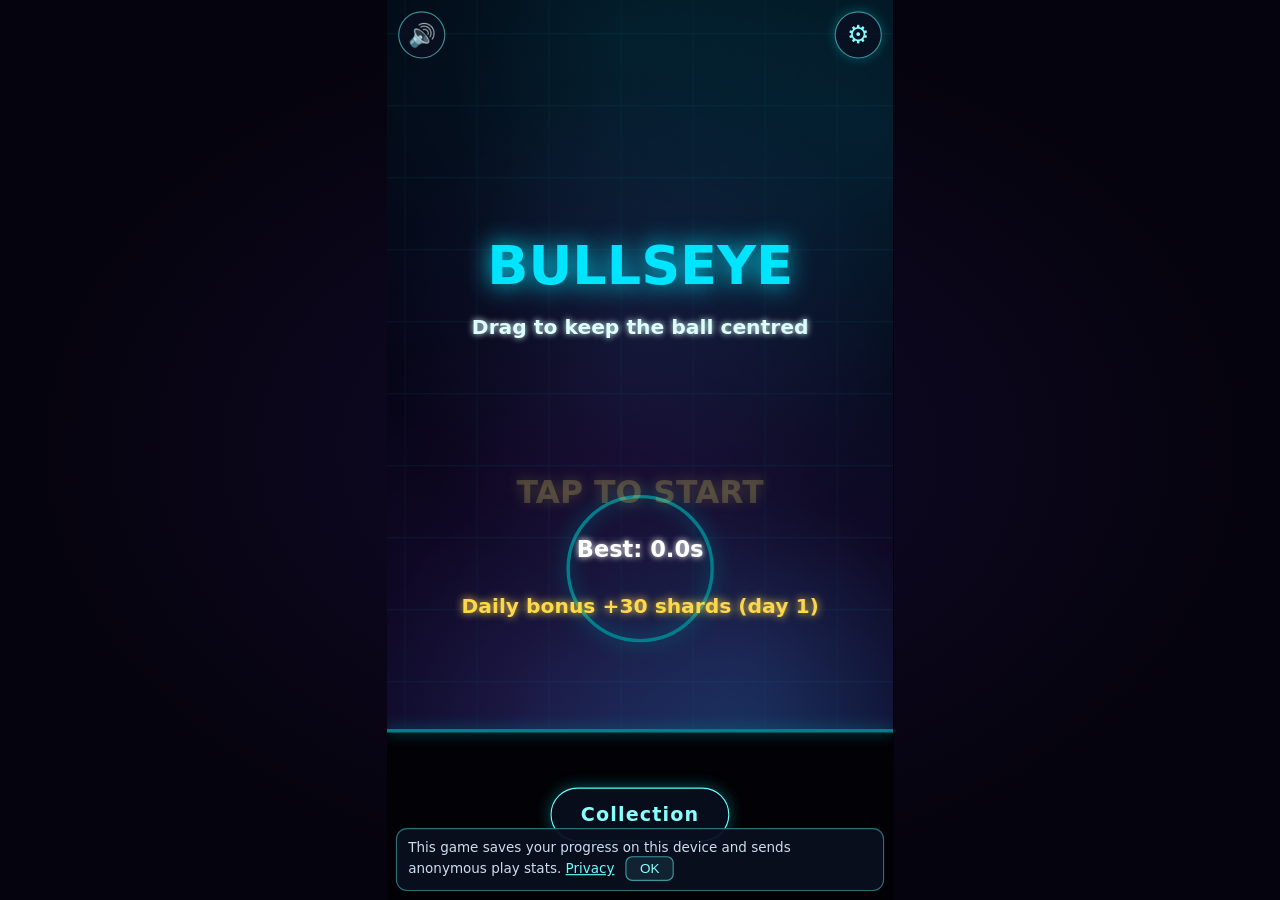
==== play/index.html @ 12fd75f6 "Rename to Bullseye, CrazyGames SDK v3 (init + gameplayStart/Stop) in crazygames build, privacy conta" ====
<!DOCTYPE html>
<html lang="en">
<head>
<meta charset="utf-8">
<meta name="viewport" content="width=device-width, initial-scale=1, maximum-scale=1, user-scalable=no, viewport-fit=cover">
<meta name="apple-mobile-web-app-capable" content="yes">
<title>Bullseye</title>
<style>
  html, body { margin:0; padding:0; height:100%; background:#05030d; overflow:hidden;
    touch-action:none; overscroll-behavior:none; -webkit-user-select:none; user-select:none;
    -webkit-touch-callout:none; -webkit-tap-highlight-color:transparent;
    font-family: "Trebuchet MS", system-ui, sans-serif; color:#dff; }
  #c { position:absolute; inset:0; width:100%; height:100%; display:block; touch-action:none; }
  #gear { position:absolute; top:max(10px, 0px); right:10px; width:42px; height:42px;
    border-radius:50%; border:1px solid #6ff8; background:#0a1020cc; color:#8ff; font-size:22px;
    line-height:40px; text-align:center; padding:0; cursor:pointer; z-index:5; box-shadow:0 0 10px #0ff4; }
  #panel { position:absolute; inset:0; background:#05030dee; z-index:4; display:none; overflow-y:auto;
    padding:60px 18px 24px; box-sizing:border-box; touch-action:pan-y; }
  #panel.open { display:block; }
  #panel h2 { margin:0 0 12px; color:#6ff; letter-spacing:2px; font-size:18px; }
  .row { margin:10px 0; font-size:14px; }
  .row label { display:flex; justify-content:space-between; color:#bdf; }
  .row b { color:#ff6; font-weight:normal; }
  .row input { width:100%; margin:4px 0 0; accent-color:#0ff; }
  #panel button.reset { margin-top:14px; padding:10px 16px; background:#201030; color:#f8f;
    border:1px solid #f8f8; border-radius:6px; font-size:15px; }
  #panel .hint { color:#889; font-size:12px; margin-top:10px; }
  #collBtn { position:absolute; left:50%; transform:translateX(-50%); bottom:52px; /* centred in the 152px action footer */
    min-height:48px; padding:0 26px; border-radius:24px; border:1px solid #6ff; background:#0a1020dd; color:#8ff;
    font:bold 17px/1 "Trebuchet MS", system-ui, sans-serif; letter-spacing:1px; z-index:3; display:none;
    box-shadow:0 0 14px #0ff5; cursor:pointer; }
  #coll { position:absolute; inset:0; z-index:6; background:linear-gradient(#06061a,#14083a); display:none;
    flex-direction:column; padding:max(12px, 0px) 16px 0; box-sizing:border-box; }
  #coll.open { display:flex; }
  .chead { display:flex; align-items:center; gap:12px; margin-bottom:10px; }
  .chead h2 { margin:0; color:#6ff; letter-spacing:2px; font-size:18px; }
  #collBack { min-height:44px; padding:0 16px; border-radius:10px; border:1px solid #f8f8; background:#201030; color:#f8f;
    font:bold 16px "Trebuchet MS", system-ui, sans-serif; cursor:pointer; }
  #tabs { display:flex; gap:10px; margin-bottom:12px; }
  #tabs button { flex:1; min-height:46px; border-radius:10px; border:1px solid #6ff6; background:#0a1020; color:#9cd;
    font:bold 16px "Trebuchet MS", system-ui, sans-serif; cursor:pointer; }
  #tabs button.on { background:#0e3a4a; color:#fff; border-color:#6ff; box-shadow:0 0 10px #0ff5; }
  #grid { flex:1; overflow-y:auto; touch-action:pan-y; display:grid; grid-template-columns:1fr 1fr; gap:12px;
    align-content:start; grid-auto-rows:min-content; padding-bottom:max(20px, 0px); }
  .tile { min-height:132px; border-radius:14px; border:1px solid #6ff4; background:#0a1020cc; color:#dff; padding:8px;
    display:flex; flex-direction:column; align-items:center; gap:4px; font-family:inherit; cursor:pointer; }
  .tile.sel { border-color:#7fff9a; box-shadow:0 0 12px #5f8a; }
  .tile .pv { position:relative; width:100%; height:76px; }
  .tile canvas { width:100%; height:76px; display:block; }
  .tile.locked canvas { filter:brightness(0) invert(.3); opacity:.75; }
  .tile .lock { position:absolute; left:50%; top:50%; width:26px; height:26px; margin:-13px 0 0 -13px; }
  .tile .nm { font-weight:bold; font-size:15px; }
  .tile.locked .nm { color:#889; }
  .tile .st { font-size:12px; color:#8ab; }
  .tile.sel .st { color:#7fff9a; font-weight:bold; }
  #telToggle { width:auto; margin:0; transform:scale(1.4); }
  #telStat { color:#889; font-size:12px; margin-top:4px; }
  #rate { position:absolute; left:0; right:0; bottom:160px; /* just above the action footer */ z-index:3;
    display:none; flex-direction:column; align-items:center; gap:6px; }
  #rate.show { display:flex; }
  #rateQ { font:bold 17px "Trebuchet MS", system-ui, sans-serif; color:#dff; text-shadow:0 0 8px #0ff8; }
  #rateRow { display:flex; gap:14px; }
  #rateRow button { width:64px; height:64px; border-radius:18px; border:1px solid #6ff6; background:#0a1020dd;
    font-size:34px; line-height:1; padding:0; cursor:pointer; }
  #rateRow button.on { border-color:#7fff9a; box-shadow:0 0 14px #5f8a; background:#0e3a4a; transform:scale(1.1); }
  #rateThx { height:18px; font:bold 15px "Trebuchet MS", system-ui, sans-serif; color:#7fff9a; visibility:hidden; }
  #rateThx.show { visibility:visible; }

  /* Fixed logical stage (STAGE_W x STAGE_H), scaled to fit and letterboxed. --s = current scale. */
  html, body { background: radial-gradient(ellipse at center, #120a2a 0%, #05030d 70%); }
  #stage { position:fixed; left:0; top:0; width:450px; height:800px; transform-origin:0 0; overflow:hidden; background:#05030d; --s:1; }
  /* keep small DOM text >= ~12 screen px when the stage is scaled down */
  .tile .st, .tile .nm, #rateThx, #telStat, #panel .hint, .row { font-size:max(12px, calc(12px / var(--s))); }

  #tabs { gap:6px; } #tabs button { font-size:14px; padding:0 2px; }
  .mhead { grid-column:1/-1; display:flex; justify-content:space-between; align-items:center; color:#dff; font-size:16px; padding:2px 4px; }
  .mhead b { color:#ffd84d; } .mhead span:last-child i { display:inline-block; vertical-align:middle; height:8px; width:0; max-width:90px; background:#6ff; margin-left:8px; border-radius:4px; }
  .mrow { grid-column:1/-1; display:flex; align-items:center; gap:10px; border:1px solid #6ff4; background:#0a1020cc; border-radius:14px; padding:10px 12px; color:#dff; }
  .mrow .tx { flex:1; } .mrow b { display:block; font-size:16px; } .mrow small { color:#8ab; font-size:max(13px, calc(12px / var(--s))); } .mrow em { display:block; font-style:normal; color:#7fff9a; letter-spacing:2px; font-size:12px; } .mrow em s { text-decoration:none; color:#345; }
  .mrow button { min-height:44px; min-width:84px; border-radius:10px; border:1px solid #7fff9a; background:#0e3a4a; color:#fff; font:bold 15px "Trebuchet MS", system-ui, sans-serif; cursor:pointer; }
  .mrow button:disabled { opacity:.45; border-color:#6ff4; cursor:default; } .mrow.done { border-color:#7fff9a; }

  #mute { position:absolute; top:10px; left:10px; width:42px; height:42px; border-radius:50%; border:1px solid #6ff8; background:#0a1020cc; color:#8ff; font-size:20px; padding:0; cursor:pointer; z-index:5; }

  #pw { position:absolute; left:8px; top:170px; display:none; flex-direction:column; gap:14px; z-index:3; }
  #pw.r { left:auto; right:8px; }
  #pw button { position:relative; width:58px; height:58px; border-radius:50%; border:1px solid #6ff; background:#0a1020dd; color:#8ff; font-size:30px; line-height:1; padding:0; overflow:hidden; cursor:pointer; box-shadow:0 0 12px #0ff5; }
  #pw button span { position:relative; z-index:1; } #pw button i { position:absolute; left:0; right:0; bottom:0; height:0; background:#000a; }
  #pw button.cd { color:#567; border-color:#6ff4; box-shadow:none; } #pw kbd { position:absolute; z-index:1; right:7px; bottom:3px; font:bold 11px sans-serif; color:#ffd84d; }

#priv { position:absolute; left:8px; right:8px; bottom:8px; z-index:6; display:none; background:#0a1020ee; border:1px solid #6ff6; border-radius:10px; padding:8px 10px; font:12px/1.35 system-ui,sans-serif; color:#cde; }
#priv a { color:#6ff; } #priv button { margin-left:6px; padding:3px 12px; border-radius:6px; border:1px solid #6ff8; background:#123; color:#8ff; font-size:12px; cursor:pointer; }

</style>
</head>
<body>
<div id="stage">
<body>
<canvas id="c"></canvas>
<div id="pw"></div>
<button id="mute" aria-label="Mute"></button>
<div id="priv">This game saves your progress on this device and sends anonymous play stats. <a href="privacy.html" target="_blank" rel="noopener">Privacy</a> <button id="privOk">OK</button></div>
<button id="gear" aria-label="Tuning">&#9881;</button>
<div id="panel"><h2>TUNING</h2><div id="rows"></div>
  <div class="row"><label><span>Send stats</span><input type="checkbox" id="telToggle"></label><div id="telStat"></div></div>
  <button class="reset" id="reset">Reset defaults</button>
  <button class="reset" id="unlockAll">Unlock all (testing)</button>
  <button class="reset" id="resetUnlocks">Reset unlocks</button>
  <div class="hint">Changes apply live. Tap the gear to close and resume.</div></div>
<div id="rate"><div id="rateQ">How fun was that?</div>
  <div id="rateRow"><button data-v="1" aria-label="Not fun">&#x1F61E;</button><button data-v="2" aria-label="OK">&#x1F610;</button><button data-v="3" aria-label="Fun">&#x1F600;</button></div>
  <div id="rateThx">Thanks!</div></div>
<button id="collBtn">Collection</button>
<div id="coll"><div class="chead"><button id="collBack">&larr; Back</button><h2>COLLECTION</h2></div>
  <div id="tabs"><button data-k="balls"></button><button data-k="trails"></button><button data-k="upgrades"></button><button data-k="daily"></button></div>
  <div id="grid"></div></div>
</div>

<script>
"use strict";
const BUILD = {"target":"web","devUI":true,"telemetry":true};
// Platform adapter. 'web' = no-ops + localStorage. 'crazygames' = SDK v3 (Basic Launch: init + gameplayStart/Stop only; no ads).
const _cg = () => { try { return BUILD.target === 'crazygames' && window.CrazyGames && window.CrazyGames.SDK; } catch (e) { return null; } };
const PLATFORM = {
  name: BUILD.target,
  locale: (navigator.language || 'en').slice(0, 2),
  ready: false,
  init() { const s = _cg(); if (!s) return; try { Promise.resolve(s.init()).then(() => { PLATFORM.ready = true; try { s.game.loadingStart(); s.game.loadingStop(); if (PLATFORM.playing) s.game.gameplayStart(); } catch (e) {} }).catch(() => {}); } catch (e) {} },
  playing: false,
  gameplayStart() { PLATFORM.playing = true; const s = _cg(); if (s && PLATFORM.ready) try { s.game.gameplayStart(); } catch (e) {} },
  gameplayStop() { PLATFORM.playing = false; const s = _cg(); if (s && PLATFORM.ready) try { s.game.gameplayStop(); } catch (e) {} },
  adBreak(done) { done(); },                      // Full Launch only: midgame ad after game over; always continues if no fill
};
PLATFORM.init();

const TELEMETRY = { url: 'https://ahbfawcyytdrmmxepxjy.supabase.co/rest/v1/runs', key: 'sb_publishable_pWDVpRghWtIJLmDtPlQqag_lGzBQU3x', enabled: BUILD.telemetry && !/[?&]notel=1/.test(location.search) };
const GAME_VERSION = '0.5.0-dev' + (BUILD.target === 'web' ? '' : '+' + BUILD.target);
// ============================================================
// CONFIG: fixed constants + tunable params (exposed in panel)
// ============================================================
const CONFIG = {
  ballRadius: 13,
  ringRadius: 64,          // visual target ring radius
  startHealth: 100,
  step: 1 / 120,           // fixed physics timestep (s)
  maxFrame: 0.1,           // dt clamp (s)
  footerFrac: 0.19,        // footer HUD band height as fraction of viewport
  edgeLossBase: 1.0,       // edge loss = tuned lossRate*edgeMult*edgeLossBase per s
  stageSeconds: 30,        // seconds (at ramp 1) per background stage
  // Fixed force scalings (the sliders multiply these)
  repulsionUnit: 1.0,      // accel per px beyond sweet spot, per slider unit
  driftUnit: 20,           // px/s^2 per slider unit
  // Palette stages: [bgA, bgB, accent1, accent2, obstacleColour]
  palettes: [
    ['#06061a', '#14083a', '#00e5ff', '#9b5cff', '#2bd9ff'],
    ['#12041f', '#2a0640', '#ff2bd6', '#7a5cff', '#ff4de0'],
    ['#1c0407', '#3a0a0a', '#ff3b30', '#ff9a1f', '#ff6a2b'],
    ['#2a0000', '#000000', '#ff1a1a', '#ffee00', '#ffffff'],
    ['#00141a', '#001f1a', '#00ffa3', '#00c2ff', '#7dffd4'],
    ['#1a1200', '#2e1a00', '#ffb300', '#ff5e00', '#ffd966'],
    ['#10001f', '#05000d', '#c200ff', '#00f0ff', '#f0b3ff'],
    ['#000000', '#1a0010', '#ffffff', '#ff0066', '#ff0066']
  ],
  // Tunables: key -> [default, min, max, step, label]
  tune: {
    sweet:   [24,  8,  60, 1,    'Sweet spot radius'],
    repel:   [4.5, 0,  14, 0.1,  'Repulsion strength'],
    pull:    [0.35, 0, 2,  0.05, 'Centre pull'],
    up:      [22,  0, 120, 1,    'Upward bias'],
    drift:   [3.0, 0, 10,  0.1,  'Random drift strength'],
    damp:    [1.3, 0.2, 4, 0.05, 'Damping'],
    loss:    [4.5, 0, 20,  0.1,  'Health loss rate'],
    edge:    [4,   1, 15,  0.5,  'Edge damage multiplier'],
    spawn:   [1.0, 0.2, 4, 0.05, 'Obstacle spawn rate'],
    ramp:    [1.0, 0, 3,   0.05, 'Difficulty ramp speed'],
    maxSpeed:[450, 100, 2000, 10, 'Max ball speed (px/s)'],
    bounce:  [0.8, 0.3, 1.2, 0.05, 'Edge bounciness'],
    kick:    [70,  0, 300, 5,    'Edge kick (min inward px/s)']
  }
};
const STORE_BEST = 'scrollgame.best', STORE_TUNE = 'scrollgame.tune';

// Tunable values (live)
const T = {};
for (const k in CONFIG.tune) T[k] = CONFIG.tune[k][0];
function lsGet(k) { try { return localStorage.getItem(k); } catch (e) { return null; } }
function lsSet(k, v) { try { localStorage.setItem(k, v); } catch (e) {} }
(function loadTune() {
  try {
    const s = JSON.parse(lsGet(STORE_TUNE) || '{}');
    for (const k in T) if (typeof s[k] === 'number' && isFinite(s[k])) T[k] = s[k];
  } catch (e) {}
})();

// ============================================================

// Canvas + sizing
// ============================================================
const canvas = document.getElementById('c');
const ctx = canvas.getContext('2d');
const STAGE_W = 450, STAGE_H = 800;                  // fixed logical stage: identical physics/difficulty on every device
let W = STAGE_W, H = STAGE_H, DPR = 1, SCALE = 1, RS = 1, PH = 520, FH = 120, SAFE_B = 0; // PH = play-area height (footer starts at y=PH); RS = DPR*SCALE
const stageEl = document.getElementById('stage');
function resize() {
  DPR = Math.min(window.devicePixelRatio || 1, 3);
  const vw = window.innerWidth, vh = window.innerHeight;
  SCALE = Math.min(vw / STAGE_W, vh / STAGE_H); RS = DPR * SCALE;
  stageEl.style.transform = 'translate(' + ((vw - STAGE_W * SCALE) / 2) + 'px,' + ((vh - STAGE_H * SCALE) / 2) + 'px) scale(' + SCALE + ')';
  stageEl.style.setProperty('--s', SCALE);
  FH = Math.round(H * CONFIG.footerFrac); PH = H - FH;
  canvas.width = Math.round(W * RS); canvas.height = Math.round(H * RS);
  ctx.setTransform(RS, 0, 0, RS, 0, 0);
  if (game.target) { game.target.x = clamp(game.target.x, 0, W); game.target.y = clamp(game.target.y, 0, PH); }
  if (game.ball) { game.ball.x = clamp(game.ball.x, game.ball.r, W - game.ball.r); game.ball.y = clamp(game.ball.y, game.ball.r, PH - game.ball.r); }
}
window.addEventListener('resize', resize);
window.addEventListener('orientationchange', resize);

// ============================================================
// Helpers
// ============================================================
const clamp = (v, a, b) => Math.max(a, Math.min(b, v));
const lerp = (a, b, t) => a + (b - a) * t;
const rand = (a, b) => a + Math.random() * (b - a);            // cosmetic randomness only
let _seed = (Math.random() * 4294967296) >>> 0;                 // simulation RNG (mulberry32): seedable for deterministic tests
function seedSim(s) { _seed = s >>> 0; }
function srng() { _seed = (_seed + 0x6D2B79F5) >>> 0; let t = _seed; t = Math.imul(t ^ (t >>> 15), t | 1); t ^= t + Math.imul(t ^ (t >>> 7), t | 61); return ((t ^ (t >>> 14)) >>> 0) / 4294967296; }
const srand = (a, b) => a + srng() * (b - a);
function hex2rgb(h) { return [parseInt(h.slice(1, 3), 16), parseInt(h.slice(3, 5), 16), parseInt(h.slice(5, 7), 16)]; }
function mixHex(a, b, t) {
  const A = hex2rgb(a), B = hex2rgb(b);
  return 'rgb(' + A.map((v, i) => Math.round(lerp(v, B[i], t))).join(',') + ')';
}
function rgba(h, a) { const c = hex2rgb(h); return 'rgba(' + c[0] + ',' + c[1] + ',' + c[2] + ',' + a + ')'; }
// Palette (smoothly interpolated) for a fractional stage value
function palette(stageF) {
  const P = CONFIG.palettes, i = Math.min(P.length - 1, Math.floor(stageF)), j = Math.min(P.length - 1, i + 1);
  const t = clamp(stageF - i, 0, 1), s = t * t * (3 - 2 * t);
  return P[i].map((c, n) => mixHex(c, P[j][n], s)).map(rgbToHex);
}
function rgbToHex(s) {
  const m = s.match(/\d+/g).map(Number);
  return '#' + m.map(v => v.toString(16).padStart(2, '0')).join('');
}

// ============================================================
// Game state
// ============================================================
const game = {
  state: 'start',            // start | play | over
  paused: false,             // visibility/panel pause
  t: 0,                      // survival time
  health: CONFIG.startHealth, maxHealth: CONFIG.startHealth, runSum: null,
  best: parseFloat(lsGet(STORE_BEST)) || 0,
  newBest: false,
  ball: null, target: null, obstacles: [], trailSt: null, unlockedNow: [], dirX: 0, dirY: -1,
  drift: { x: 0, y: 0, tx: 0, ty: 0, timer: 0 },
  spawnTimer: 1.5,
  shake: 0, flash: 0, edgeTouch: false,
  overAt: 0, acc: 0,
  bgT: 0, bgOff: { x: 0, y: 0 }, blobs: []
};
game.stageF = () => game.state === 'play' || game.state === 'over' ? diffTime() / CONFIG.stageSeconds : 0.0;
// Effective "difficulty time" (seconds scaled by ramp speed)
// First-run easing: runs 1-2 ramp slower so new players reach the 60s mark
function easeF() { const r = typeof prog !== 'undefined' ? prog.runs : 9; return r < 1 ? 0.6 : r < 2 ? 0.75 : r < 4 ? 0.9 : 1; }
function diffTime() { return game.t * T.ramp * easeF(); }
// Difficulty level: 0 at start, ~1 at 60s with ramp 1
function level() { return diffTime() / 60; }

function initBlobs() {
  game.blobs = [];
  for (let i = 0; i < 7; i++) game.blobs.push({ x: Math.random(), y: Math.random(), r: rand(0.25, 0.6),
    vx: rand(-0.02, 0.02), vy: rand(-0.02, 0.02), c: i % 2 });
}
initBlobs();

function resetRun() {
  game.pw = newPw(); game.pwUsed = 0; MOD.sweetTemp = 0; MOD.calm = 1; game.t = 0; game.maxHealth = CONFIG.startHealth * MOD.hp; game.health = game.maxHealth; game.newBest = false;
  game.obstacles = []; game.trailSt = newTrailSt(); game.unlockedNow = []; game.spawnTimer = 1.5;
  game.shake = 0; game.flash = 0; game.acc = 0;
  game.target = { x: W / 2, y: PH * 0.32 };
  game.ball = { x: W / 2, y: PH * 0.32, vx: 0, vy: 0, r: CONFIG.ballRadius };
  game.drift = { x: 0, y: 0, tx: 0, ty: 0, timer: 0 };
}
function startRun() { meta.notice = []; meta.pending = null; telRunStart(); resetRun(); game.state = 'play'; telBegin(); PLATFORM.gameplayStart(); Audio_.sfx('start'); Audio_.music(true); }
function endRun() {
  game.state = 'over'; game.overAt = performance.now(); PLATFORM.gameplayStop(); Audio_.music(false); Audio_.sfx('over');
  const s = game.t;
  if (s > game.best) { game.best = s; game.newBest = true; lsSet(STORE_BEST, String(s)); }
  game.unlockedNow = recordRun(s); game.runSum = metaOnRunEnd(s, game.newBest); if (game.unlockedNow.length || game.runSum.lines.length) setTimeout(() => Audio_.sfx('unlock'), 500);
  telEnd();
}


// ============================================================
// Input (relative drag)
// ============================================================
let drag = null; // {id, x, y}
function onDown(e) {
  if (e.target !== canvas) return;
  e.preventDefault();
  Audio_.unlock(); telTouch(); lastPtr = e.pointerType === 'touch' ? 'touch' : 'mouse';
  if (game.paused || panelOpen || collOpen) return;
  if (game.state === 'start') { startRun(); }
  else if (game.state === 'over') {
    if (performance.now() - game.overAt > 600) startRun();
    return;
  }
  drag = { id: e.pointerId, x: e.clientX, y: e.clientY };
  try { canvas.setPointerCapture(e.pointerId); } catch (err) {}
}
function onMove(e) {
  if (!drag || e.pointerId !== drag.id) return;
  e.preventDefault();
  if (game.state === 'play' && !game.paused && !panelOpen && game.target) {
    if (rs) rs.drag += Math.hypot(e.clientX - drag.x, e.clientY - drag.y) / SCALE;
    game.target.x = clamp(game.target.x + (e.clientX - drag.x) / SCALE, 0, W);
    game.target.y = clamp(game.target.y + (e.clientY - drag.y) / SCALE, 0, PH);
  }
  drag.x = e.clientX; drag.y = e.clientY;
}
function onUp(e) { if (drag && e.pointerId === drag.id) drag = null; }
canvas.addEventListener('pointerdown', onDown);
window.addEventListener('pointermove', onMove, { passive: false });
window.addEventListener('pointerup', onUp);
window.addEventListener('pointercancel', onUp);
// Block page scroll / zoom / pull-to-refresh
document.addEventListener('touchmove', e => { if (!e.target.closest('#panel, #grid')) e.preventDefault(); }, { passive: false });
document.addEventListener('gesturestart', e => e.preventDefault());
document.addEventListener('contextmenu', e => e.preventDefault());
document.addEventListener('visibilitychange', () => { if (document.hidden) autoPause(); });
window.addEventListener('blur', autoPause);

// ============================================================
// Tuning panel
// ============================================================
let panelOpen = false;
const panel = document.getElementById('panel'), rowsEl = document.getElementById('rows');
const inputs = {};
function fmt(k, v) { const st = CONFIG.tune[k][3]; return v.toFixed(st < 1 ? (st < 0.1 ? 2 : 1) : 0); }
(function buildPanel() {
  for (const k in CONFIG.tune) {
    const [, mn, mx, st, label] = CONFIG.tune[k];
    const row = document.createElement('div'); row.className = 'row';
    row.innerHTML = '<label><span>' + label + '</span><b></b></label><input type="range">';
    const inp = row.querySelector('input'), val = row.querySelector('b');
    inp.min = mn; inp.max = mx; inp.step = st; inp.value = T[k]; val.textContent = fmt(k, T[k]);
    inp.addEventListener('input', () => {
      T[k] = parseFloat(inp.value); val.textContent = fmt(k, T[k]); saveTune();
    });
    inputs[k] = { inp, val };
    rowsEl.appendChild(row);
  }
})();
function saveTune() { lsSet(STORE_TUNE, JSON.stringify(T)); }
document.getElementById('reset').addEventListener('click', () => {
  for (const k in CONFIG.tune) {
    T[k] = CONFIG.tune[k][0]; inputs[k].inp.value = T[k]; inputs[k].val.textContent = fmt(k, T[k]);
  }
  saveTune();
});
document.getElementById('gear').addEventListener('click', () => {
  panelOpen = !panelOpen; panel.classList.toggle('open', panelOpen); drag = null;
  if (panelOpen && rs && game.state === 'play' && !game.paused) rs.paused++;
  telStat();
});
document.getElementById('gear').addEventListener('pointerdown', e => e.stopPropagation());

// ============================================================
// Obstacles
// ============================================================
function spawnObstacle() {
  const L = level(), r = srng();
  const kind = r < 0.4 ? 'circle' : r < 0.75 ? 'rect' : 'tri';
  const sizeMul = 1 + 0.5 * L;
  const speed = srand(45, 80) * (1 + 0.45 * L);
  // Enter from top, left or right; travel across the screen
  const side = srng();
  let x, y, ang;
  if (side < 0.5) { x = srand(0, W); y = -90; ang = Math.PI / 2 + srand(-0.6, 0.6); }
  else if (side < 0.75) { x = -90; y = srand(0, PH * 0.7); ang = srand(-0.3, 0.7); }
  else { x = W + 90; y = srand(0, PH * 0.7); ang = Math.PI - srand(-0.3, 0.7); }
  const o = { kind, x, y, vx: Math.cos(ang) * speed, vy: Math.sin(ang) * speed, rot: srand(0, 6.28), spin: srand(-0.6, 0.6),
    seen: false, hue: srng() };
  if (kind === 'rect') { // wall (axis-aligned for collision)
    const horiz = srng() < 0.5, len = srand(90, 170) * sizeMul, th = srand(16, 24) * Math.min(sizeMul, 1.8);
    o.w = horiz ? len : th; o.h = horiz ? th : len; o.spin = 0; o.rot = 0;
  } else { o.r = srand(24, 42) * sizeMul; }
  game.obstacles.push(o);
}
function collideObstacle(b, o) {
  let nx, ny, pen;
  if (o.kind === 'rect') {
    const hw = o.w / 2, hh = o.h / 2;
    const cx = clamp(b.x, o.x - hw, o.x + hw), cy = clamp(b.y, o.y - hh, o.y + hh);
    let dx = b.x - cx, dy = b.y - cy, d2 = dx * dx + dy * dy;
    if (d2 > b.r * b.r) return false;
    if (d2 > 1e-6) { const d = Math.sqrt(d2); nx = dx / d; ny = dy / d; pen = b.r - d; }
    else { // centre inside rect: exit along shortest axis
      const px = hw - Math.abs(b.x - o.x), py = hh - Math.abs(b.y - o.y);
      if (px < py) { nx = Math.sign(b.x - o.x) || 1; ny = 0; pen = px + b.r; }
      else { nx = 0; ny = Math.sign(b.y - o.y) || 1; pen = py + b.r; }
    }
  } else {
    const rr = o.kind === 'tri' ? o.r * 0.8 : o.r;
    const dx = b.x - o.x, dy = b.y - o.y, d = Math.hypot(dx, dy);
    if (d > rr + b.r) return false;
    nx = d > 1e-6 ? dx / d : 0; ny = d > 1e-6 ? dy / d : -1; pen = rr + b.r - d;
  }
  b.x += nx * pen; b.y += ny * pen;
  // Impulse: reflect relative velocity + guaranteed shove
  const rvn = (b.vx - o.vx) * nx + (b.vy - o.vy) * ny;
  if (rvn < 0) { b.vx -= 1.5 * rvn * nx; b.vy -= 1.5 * rvn * ny; }
  b.vx += nx * 60; b.vy += ny * 60;
  return true;
}


// Keyboard (secondary control): arrows / WASD move the target; Space / Enter start or retry.
const keys = {}, KSPEED = 380; // stage px/s
function kbDir() { return { x: (keys.ArrowRight || keys.d ? 1 : 0) - (keys.ArrowLeft || keys.a ? 1 : 0), y: (keys.ArrowDown || keys.s ? 1 : 0) - (keys.ArrowUp || keys.w ? 1 : 0) }; }
window.addEventListener('keydown', e => {
  const k = e.key.length === 1 ? e.key.toLowerCase() : e.key;
  if (/^(Arrow(Up|Down|Left|Right)| )$/.test(k)) e.preventDefault();
  if (k === ' ' || k === 'Enter') {
    Audio_.unlock();
    if (e.repeat || panelOpen || collOpen) return;
    if (game.paused) { game.paused = false; telClearInProg(); return; } // same as tap-to-resume
    lastPtr = 'key';
    if (game.state === 'start') startRun();
    else if (game.state === 'over' && performance.now() - game.overAt > 600) startRun();
    return;
  }
  Audio_.unlock();
  if (k === '1' || k === '2' || k === '3') { usePw(PWS[+k - 1].id); return; }
  keys[k] = true;
});
window.addEventListener('keyup', e => { delete keys[e.key.length === 1 ? e.key.toLowerCase() : e.key]; });
window.addEventListener('blur', () => { for (const k in keys) delete keys[k]; });

// ============================================================
// Simulation
// ============================================================
function step(dt) {
  const g = game, b = g.ball, tg = g.target, L = level();
  g.t += dt; pwTick(g, dt);
  const kd = kbDir(); if (kd.x || kd.y) { const n = Math.hypot(kd.x, kd.y); tg.x = clamp(tg.x + kd.x / n * KSPEED * dt, 0, W); tg.y = clamp(tg.y + kd.y / n * KSPEED * dt, 0, PH); }

  // Smooth random drift: lerp toward a periodically re-rolled target vector
  const dr = g.drift;
  dr.timer -= dt;
  if (dr.timer <= 0) {
    dr.timer = srand(0.8, 2.2) / (1 + 0.4 * L);
    const a = srand(0, 6.283); dr.tx = Math.cos(a); dr.ty = Math.sin(a) * 0.8;
  }
  const k = 1 - Math.exp(-dt * 1.6);
  dr.x += (dr.tx - dr.x) * k; dr.y += (dr.ty - dr.y) * k;

  // Forces on the ball (accelerations)
  let ax = 0, ay = 0;
  const dx = b.x - tg.x, dy = b.y - tg.y, d = Math.hypot(dx, dy) || 1e-6;
  const excess = Math.max(0, d - sweetR());
  const repel = T.repel * MOD.calm * (1 + 0.55 * L) * CONFIG.repulsionUnit * excess;   // (a) away from target
  ax += dx / d * repel; ay += dy / d * repel;
  ax += (W / 2 - b.x) * T.pull; ay += (PH * 0.5 - b.y) * T.pull;             // (b) towards screen centre
  ay -= T.up;                                                                // (c) upward bias
  const ds = T.drift * MOD.drift * MOD.calm * (1 + 0.6 * L) * CONFIG.driftUnit;                     // (d) drift
  ax += dr.x * ds; ay += dr.y * ds;
  b.vx += ax * dt; b.vy += ay * dt;
  const damp = Math.exp(-T.damp * dt); b.vx *= damp; b.vy *= damp;
  b.x += b.vx * dt; b.y += b.vy * dt;

  // Obstacles (e): move, collide, cull
  g.spawnTimer -= dt;
  if (g.spawnTimer <= 0) { spawnObstacle(); g.spawnTimer = srand(1.4, 2.4) / (T.spawn * (1 + 0.7 * L)); }
  for (let i = g.obstacles.length - 1; i >= 0; i--) {
    const o = g.obstacles[i];
    o.x += o.vx * dt; o.y += o.vy * dt; o.rot += o.spin * dt;
    const m = (o.kind === 'rect' ? Math.max(o.w, o.h) : o.r) + 140;
    if (o.x < -m || o.x > W + m || o.y < -m || o.y > PH + m) {
      if (o.seen || o.age > 8) { g.obstacles.splice(i, 1); continue; }
    }
    o.age = (o.age || 0) + dt;
    if (o.x > -20 && o.x < W + 20 && o.y > -20 && o.y < PH + 20) o.seen = true;
    if (collideObstacle(b, o)) { g.shake = Math.max(g.shake, 3); telHit(o); Audio_.sfx('hit'); }
  }

  // Play-area edges: mirror overshoot, reflect with restitution, guarantee a minimum inward speed
  let edge = false; const e = T.bounce, kick = T.kick;
  const x0 = b.r, x1 = W - b.r, y0 = b.r, y1 = PH - b.r;
  if (b.x < x0) { b.x = Math.min(x1, x0 + (x0 - b.x)); b.vx = Math.max(Math.abs(b.vx) * e, kick); edge = true; }
  else if (b.x > x1) { b.x = Math.max(x0, x1 - (b.x - x1)); b.vx = -Math.max(Math.abs(b.vx) * e, kick); edge = true; }
  if (b.y < y0) { b.y = Math.min(y1, y0 + (y0 - b.y)); b.vy = Math.max(Math.abs(b.vy) * e, kick); edge = true; }
  else if (b.y > y1) { b.y = Math.max(y0, y1 - (b.y - y1)); b.vy = -Math.max(Math.abs(b.vy) * e, kick); edge = true; }
  const newContact = edge && !g.edgeTouch;
  g.edgeTouch = edge; if (newContact) Audio_.sfx('edge');
  // Hard speed cap (not affected by escalation), applied after all forces, pushes and bounces
  const sp = Math.hypot(b.vx, b.vy);
  if (sp > T.maxSpeed) { const f = T.maxSpeed / sp; b.vx *= f; b.vy *= f; }

  // Health: none in sweet spot, grows with distance, much faster on edge
  const lossD = T.loss * (excess / 40) * (1 + 0.5 * L) * (1 - 0.4 * assist());
  let lossE = 0;
  const edgeRate = (T.loss * T.edge * CONFIG.edgeLossBase * 1.5 + 6) * (1 - 0.4 * assist());
  if (edge) { lossE = edgeRate + (newContact ? 0.15 * edgeRate / dt : 0); g.shake = Math.max(g.shake, 4); g.flash = Math.min(0.35, g.flash + dt * 2); }
  const loss = lossD + lossE;
  if (loss > 0) { const f = Math.min(g.health, loss * dt) / loss; telStep(dt, d, edge, lossD * f, lossE * f); }
  else telStep(dt, d, edge, 0, 0);
  g.health -= loss * dt;
  if (g.health <= 0) { g.health = 0; endRun(); }
}

function update(frameDt) {
  const g = game;
  g.bgT += frameDt; Audio_.setIntensity(Math.min(3, Math.floor(g.stageF())));
  // Background always drifts
  const sf = g.stageF();
  g.bgOff.x += Math.cos(g.bgT * 0.17) * 22 * frameDt * (1 + sf);
  g.bgOff.y += (14 + Math.sin(g.bgT * 0.11) * 10) * frameDt * (1 + sf);
  for (const bl of g.blobs) {
    bl.x += bl.vx * frameDt * (1 + sf); bl.y += bl.vy * frameDt * (1 + sf);
    if (bl.x < -0.2 || bl.x > 1.2) bl.vx *= -1;
    if (bl.y < -0.2 || bl.y > 1.2) bl.vy *= -1;
  }
  g.shake *= Math.exp(-frameDt * 10); g.flash *= Math.exp(-frameDt * 6);
  if (g.state === 'play' && !g.paused && !panelOpen) {
    g.acc += frameDt;
    while (g.acc >= CONFIG.step && g.state === 'play') { step(CONFIG.step); g.acc -= CONFIG.step; }
  }
  if (g.ball) { // cosmetic: smoothed travel direction + trail
    const sp = Math.hypot(g.ball.vx, g.ball.vy), k = 1 - Math.exp(-frameDt * 10);
    if (sp > 8) { g.dirX += (g.ball.vx / sp - g.dirX) * k; g.dirY += (g.ball.vy / sp - g.dirY) * k; }
    trailUpdate(g.trailSt, selItem('trails').id, g.ball.x, g.ball.y, frameDt, g.state === 'play' && !g.paused && !panelOpen);
  }
}


// ============================================================
// Cosmetics: balls, trails, unlock rules, Collection screen (no gameplay effect)
// ============================================================
const STORE_PROG = 'scrollgame.prog', STORE_UNLOCKS = 'scrollgame.unlocks', STORE_SEL = 'scrollgame.sel';
const TRAIL_LIFE = 0.5;
const circ = (c, x, y, r) => { c.beginPath(); c.arc(x, y, r, 0, 6.283); };
function star4(c, x, y, s) { // 4-point sparkle
  c.beginPath(); c.moveTo(x, y - s); c.quadraticCurveTo(x, y, x + s, y); c.quadraticCurveTo(x, y, x, y + s);
  c.quadraticCurveTo(x, y, x - s, y); c.quadraticCurveTo(x, y, x, y - s); c.fill();
}
// unlock: null = available from start; {type:'time', v} = best survival >= v seconds; {type:'runs', v} = total runs >= v.
// Change these numbers/types freely; nothing else depends on them.
// draw(c, x, y, r, t, ang, col): c = context, t = seconds, ang = direction of travel, col = accent colour
const BALLS = [
  { id: 'orb', name: 'Neon Orb', unlock: null, draw(c, x, y, r, t, a, col) {
    c.shadowColor = '#fff'; c.shadowBlur = 22;
    const g = c.createRadialGradient(x - r * 0.3, y - r * 0.3, 1, x, y, r);
    g.addColorStop(0, '#fff'); g.addColorStop(1, col); c.fillStyle = g; circ(c, x, y, r); c.fill();
  } },
  { id: 'plasma', name: 'Plasma Core', unlock: { type: 'time', v: 10 }, draw(c, x, y, r, t) {
    const p = 0.5 + 0.5 * Math.sin(t * 6);
    c.shadowColor = '#ff3df0'; c.shadowBlur = 16 + 12 * p;
    const g = c.createRadialGradient(x, y, 0, x, y, r);
    g.addColorStop(0, '#fff'); g.addColorStop(0.45, '#ff7af5'); g.addColorStop(1, '#7a2bff');
    c.fillStyle = g; circ(c, x, y, r * (0.92 + 0.12 * p)); c.fill();
    c.shadowBlur = 0; c.strokeStyle = 'rgba(255,255,255,' + (0.3 + 0.4 * p) + ')'; c.lineWidth = 1.5;
    circ(c, x, y, r * (0.5 + 0.3 * p)); c.stroke();
  } },
  { id: 'pixel', name: 'Pixel', unlock: { type: 'runs', v: 3 }, draw(c, x, y, r, t, a, col) {
    const s = r * 1.7, u = s / 3, x0 = x - s / 2, y0 = y - s / 2;
    c.shadowColor = col; c.shadowBlur = 16; c.fillStyle = col; c.fillRect(x0, y0, s, s); c.shadowBlur = 0;
    c.fillStyle = 'rgba(255,255,255,0.85)'; c.fillRect(x0, y0, u, u); c.fillRect(x0 + u, y0, u, u); c.fillRect(x0, y0 + u, u, u);
    c.fillStyle = 'rgba(0,0,40,0.35)'; c.fillRect(x0 + 2 * u, y0 + 2 * u, u, u); c.fillRect(x0 + u, y0 + 2 * u, u, u); c.fillRect(x0 + 2 * u, y0 + u, u, u);
    c.strokeStyle = '#fff'; c.lineWidth = 1.5; c.strokeRect(x0, y0, s, s);
  } },
  { id: 'eye', name: 'Eyeball', unlock: { type: 'runs', v: 5 }, draw(c, x, y, r, t, a) {
    const dx = Math.cos(a), dy = Math.sin(a);
    c.shadowColor = '#fff'; c.shadowBlur = 16; c.fillStyle = '#f4fbff'; circ(c, x, y, r); c.fill(); c.shadowBlur = 0;
    const ix = x + dx * r * 0.36, iy = y + dy * r * 0.36;
    const g = c.createRadialGradient(ix, iy, 1, ix, iy, r * 0.55); g.addColorStop(0, '#7dffb0'); g.addColorStop(1, '#0a9a6a');
    c.fillStyle = g; circ(c, ix, iy, r * 0.55); c.fill();
    c.fillStyle = '#05030d'; circ(c, ix + dx * r * 0.1, iy + dy * r * 0.1, r * 0.26); c.fill();
    c.fillStyle = '#fff'; circ(c, ix - r * 0.15, iy - r * 0.18, r * 0.11); c.fill();
    c.strokeStyle = 'rgba(255,120,160,0.6)'; c.lineWidth = 1; circ(c, x, y, r - 0.5); c.stroke();
  } },
  { id: 'planet', name: 'Planet', unlock: { type: 'level', v: 3 }, draw(c, x, y, r) {
    c.translate(x, y); c.rotate(-0.4); c.lineWidth = 2.5; c.strokeStyle = '#ffd27a';
    c.shadowColor = '#ffb040'; c.shadowBlur = 12;
    c.beginPath(); c.ellipse(0, 0, r * 1.75, r * 0.55, 0, Math.PI, 6.283); c.stroke();      // back half of ring
    const g = c.createRadialGradient(-r * 0.3, -r * 0.3, 1, 0, 0, r);
    g.addColorStop(0, '#ffe3b0'); g.addColorStop(0.55, '#ff8a3a'); g.addColorStop(1, '#7a2a6a');
    c.fillStyle = g; circ(c, 0, 0, r * 0.88); c.fill();
    c.beginPath(); c.ellipse(0, 0, r * 1.75, r * 0.55, 0, 0, Math.PI); c.stroke();           // front half of ring
  } },
  { id: 'bauble', name: 'Bauble', unlock: { type: 'level', v: 5 }, draw(c, x, y, r, t) {
    c.shadowColor = '#ff3050'; c.shadowBlur = 16;
    const g = c.createRadialGradient(x - r * 0.3, y - r * 0.3, 1, x, y, r);
    g.addColorStop(0, '#ffb0b8'); g.addColorStop(0.5, '#e0102a'); g.addColorStop(1, '#6a0014');
    c.fillStyle = g; circ(c, x, y, r * 0.9); c.fill(); c.shadowBlur = 0;
    c.fillStyle = '#ffd95a'; c.fillRect(x - r * 0.28, y - r * 1.12, r * 0.56, r * 0.32);
    c.strokeStyle = '#ffd95a'; c.lineWidth = 1.5; c.beginPath(); c.arc(x, y - r * 1.3, r * 0.22, Math.PI, 6.283 + 0.3); c.stroke();
    c.strokeStyle = 'rgba(255,217,90,0.8)'; c.lineWidth = 2; c.beginPath(); c.arc(x, y, r * 0.62, 0.3, 2.8); c.stroke();
    c.fillStyle = '#fff'; star4(c, x + r * 0.38, y - r * 0.38, r * (0.3 + 0.2 * Math.sin(t * 5)));
  } },
  { id: 'kitty', name: 'Kitty', unlock: { type: 'time', v: 30 }, draw(c, x, y, r, t) {
    c.shadowColor = '#ff8ae6'; c.shadowBlur = 14; c.fillStyle = '#ffd1f0';
    for (const s of [-1, 1]) { // ears
      c.beginPath(); c.moveTo(x + s * r * 0.95, y - r * 0.1); c.lineTo(x + s * r * 0.8, y - r * 1.3); c.lineTo(x + s * r * 0.1, y - r * 0.85); c.closePath(); c.fill();
    }
    circ(c, x, y, r); c.fill(); c.shadowBlur = 0;
    c.fillStyle = '#ff8ac8';
    for (const s of [-1, 1]) {
      c.beginPath(); c.moveTo(x + s * r * 0.8, y - r * 0.45); c.lineTo(x + s * r * 0.75, y - r * 1.0); c.lineTo(x + s * r * 0.35, y - r * 0.72); c.closePath(); c.fill();
    }
    const blink = (t % 3.2) > 3.05 ? 0.15 : 1;
    c.fillStyle = '#2a1030';
    for (const s of [-1, 1]) { c.beginPath(); c.ellipse(x + s * r * 0.38, y - r * 0.08, r * 0.12, r * 0.17 * blink, 0, 0, 6.283); c.fill(); }
    c.fillStyle = '#ff5aa8'; c.beginPath(); c.moveTo(x - r * 0.1, y + r * 0.15); c.lineTo(x + r * 0.1, y + r * 0.15); c.lineTo(x, y + r * 0.27); c.fill();
    c.strokeStyle = '#2a1030'; c.lineWidth = 1; c.beginPath();
    c.moveTo(x, y + r * 0.27); c.quadraticCurveTo(x - r * 0.1, y + r * 0.45, x - r * 0.25, y + r * 0.36);
    c.moveTo(x, y + r * 0.27); c.quadraticCurveTo(x + r * 0.1, y + r * 0.45, x + r * 0.25, y + r * 0.36);
    for (const s of [-1, 1]) { c.moveTo(x + s * r * 0.5, y + r * 0.2); c.lineTo(x + s * r * 1.15, y + r * 0.12); c.moveTo(x + s * r * 0.5, y + r * 0.32); c.lineTo(x + s * r * 1.12, y + r * 0.42); }
    c.stroke();
  } },
  { id: 'disco', name: 'Disco', unlock: { type: 'level', v: 8 }, draw(c, x, y, r, t) {
    c.shadowColor = '#fff'; c.shadowBlur = 18; c.fillStyle = '#9ab'; circ(c, x, y, r); c.fill(); c.shadowBlur = 0;
    c.save(); circ(c, x, y, r); c.clip();
    const n = 5, u = r * 2 / n;
    for (let i = 0; i < n; i++) for (let j = 0; j < n; j++) {
      const k = (i * 7 + j * 13 + Math.floor(t * 5 + i * j)) % 6;
      c.fillStyle = 'hsl(' + (200 + k * 28) + ',70%,' + (45 + k * 7) + '%)';
      c.fillRect(x - r + i * u + 0.5, y - r + j * u + 0.5, u - 1, u - 1);
    }
    c.restore();
    c.strokeStyle = 'rgba(255,255,255,0.7)'; c.lineWidth = 1.5; circ(c, x, y, r); c.stroke();
    c.fillStyle = '#fff'; c.shadowColor = '#fff'; c.shadowBlur = 8;
    const ga = t * 2.2; star4(c, x + Math.cos(ga) * r * 0.5, y + Math.sin(ga) * r * 0.5, r * (0.3 + 0.25 * Math.sin(t * 7)));
  } }
];
const TRAILS = [
  { id: 'classic', name: 'Classic Fade', unlock: null },
  { id: 'rainbow', name: 'Rainbow', unlock: { type: 'time', v: 15 } },
  { id: 'sparks', name: 'Sparks', unlock: { type: 'runs', v: 4 } },
  { id: 'ribbon', name: 'Ribbon', unlock: { type: 'level', v: 4 } },
  { id: 'bubbles', name: 'Bubbles', unlock: { type: 'runs', v: 6 } },
  { id: 'none', name: 'None', unlock: null }
];
const LISTS = { balls: BALLS, trails: TRAILS };
const LABELS = { balls: 'Balls', trails: 'Trails' };

function ballDraw(c, id, x, y, r, t, ang, col) {
  const it = BALLS.find(b => b.id === id) || BALLS[0];
  c.save(); it.draw(c, x, y, r, t, ang, col); c.restore();
}

// ---- Trails: state is {pts, parts}; one code path for the game and the previews ----
function newTrailSt() { return { pts: [], parts: [], acc: 0 }; }
function trailUpdate(st, id, x, y, dt, active) {
  for (const p of st.pts) p.age += dt;
  while (st.pts.length && st.pts[0].age > TRAIL_LIFE) st.pts.shift();
  if (active) st.pts.push({ x, y, age: 0 });
  if (active && id === 'sparks') {
    for (let i = 0; i < 2; i++) st.parts.push({ x, y, vx: rand(-70, 70), vy: rand(-70, 70), life: 0, max: rand(0.35, 0.7), sz: rand(0.6, 1.4) });
  } else if (active && id === 'bubbles') {
    st.acc += dt;
    while (st.acc > 0.07) { st.acc -= 0.07; st.parts.push({ x: x + rand(-6, 6), y: y + rand(-6, 6), vx: rand(-10, 10), vy: rand(-45, -15), life: 0, max: rand(0.8, 1.4), sz: rand(0.2, 0.42) }); }
  }
  for (let i = st.parts.length - 1; i >= 0; i--) {
    const p = st.parts[i]; p.life += dt; p.x += p.vx * dt; p.y += p.vy * dt;
    if (p.life > p.max) st.parts.splice(i, 1);
  }
  if (id !== 'sparks' && id !== 'bubbles') st.parts.length = 0;
}
function trailDraw(c, st, id, r, col) {
  if (id === 'none') return;
  const pts = st.pts;
  c.save();
  if (id === 'classic') {
    for (const p of pts) {
      const a = 1 - p.age / TRAIL_LIFE; if (a < 0.03) continue;
      c.fillStyle = rgba('#ffffff', a * a * 0.35); circ(c, p.x, p.y, r * (0.4 + 0.5 * a)); c.fill();
    }
  } else if (id === 'rainbow') {
    const base = performance.now() / 4;
    for (const p of pts) {
      const a = 1 - p.age / TRAIL_LIFE;
      c.fillStyle = 'hsla(' + ((base - p.age * 500) % 360) + ',100%,62%,' + (a * 0.7) + ')'; circ(c, p.x, p.y, r * (0.3 + 0.55 * a)); c.fill();
    }
  } else if (id === 'ribbon') {
    c.lineCap = 'round'; c.shadowColor = col; c.shadowBlur = 10;
    for (let i = 1; i < pts.length; i++) {
      const a = 1 - pts[i].age / TRAIL_LIFE;
      c.strokeStyle = rgba(col, 0.15 + 0.6 * a); c.lineWidth = Math.max(0.5, r * 1.6 * a);
      c.beginPath(); c.moveTo(pts[i - 1].x, pts[i - 1].y); c.lineTo(pts[i].x, pts[i].y); c.stroke();
    }
  } else if (id === 'sparks') {
    c.shadowColor = '#ff9a1f'; c.shadowBlur = 8;
    for (const p of st.parts) {
      const a = 1 - p.life / p.max; c.fillStyle = rgba(a > 0.5 ? '#fff4b0' : '#ff9a1f', a); circ(c, p.x, p.y, (1 + 2 * a) * p.sz); c.fill();
    }
  } else if (id === 'bubbles') {
    for (const p of st.parts) {
      const a = 1 - p.life / p.max, br = r * p.sz * (1 + p.life * 1.5);
      c.fillStyle = rgba('#aef0ff', a * 0.12); c.strokeStyle = rgba('#aef0ff', a * 0.85); c.lineWidth = 1.5;
      circ(c, p.x, p.y, br); c.fill(); c.stroke();
      c.fillStyle = rgba('#ffffff', a * 0.8); circ(c, p.x - br * 0.35, p.y - br * 0.35, Math.max(0.8, br * 0.18)); c.fill();
    }
  }
  c.restore();
}

// ---- Persistence + unlock rules ----
function lsJSON(k, def) { try { const v = JSON.parse(lsGet(k)); return v == null ? def : v; } catch (e) { return def; } }
const prog = { runs: 0, best: 0 };
(function () { const s = lsJSON(STORE_PROG, {}); prog.runs = +s.runs || 0; prog.best = Math.max(+s.best || 0, game.best); })();
const unlocked = new Set((function () { const a = lsJSON(STORE_UNLOCKS, []); return Array.isArray(a) ? a : []; })());
const sel = { balls: 'orb', trails: 'classic' };
(function () { const s = lsJSON(STORE_SEL, {}); for (const k in sel) if (typeof s[k] === 'string') sel[k] = s[k]; })();
const ukey = (kind, it) => kind + ':' + it.id;
const isUnlocked = (kind, it) => !it.unlock || unlocked.has(ukey(kind, it));
function selItem(kind) { const l = LISTS[kind], it = l.find(i => i.id === sel[kind]); return it && isUnlocked(kind, it) ? it : l[0]; }
function unlockText(it) { return it.unlock.type === 'level' ? 'Reach level ' + it.unlock.v : it.unlock.type === 'time' ? 'Survive ' + it.unlock.v + 's' : 'Play ' + it.unlock.v + ' runs'; }
function unlockMet(it) { const u = it.unlock; return !u || (u.type === 'level' ? playerLvl() >= u.v : u.type === 'time' ? prog.best >= u.v : prog.runs >= u.v); }
function saveCosm() {
  lsSet(STORE_PROG, JSON.stringify(prog)); lsSet(STORE_UNLOCKS, JSON.stringify(Array.from(unlocked))); lsSet(STORE_SEL, JSON.stringify(sel));
}
function countUnlocked(kind) { return LISTS[kind].filter(it => isUnlocked(kind, it)).length; }
// Called at game over: updates stats, returns names of newly unlocked items
function recordRun(seconds) {
  prog.runs++; prog.best = Math.max(prog.best, seconds);
  const fresh = [];
  for (const kind in LISTS) for (const it of LISTS[kind]) {
    if (!isUnlocked(kind, it) && unlockMet(it)) { unlocked.add(ukey(kind, it)); fresh.push(it.name); }
  }
  saveCosm(); return fresh;
}
function unlockAll() { for (const kind in LISTS) for (const it of LISTS[kind]) if (it.unlock) unlocked.add(ukey(kind, it)); saveCosm(); if (collOpen) renderColl(); }
function resetUnlocks() {
  unlocked.clear(); prog.runs = 0; prog.best = 0; sel.balls = 'orb'; sel.trails = 'classic'; saveCosm(); if (collOpen) renderColl();
}
document.getElementById('unlockAll').addEventListener('click', unlockAll);
document.getElementById('resetUnlocks').addEventListener('click', resetUnlocks);

// ---- Collection screen ----
const collEl = document.getElementById('coll'), gridEl = document.getElementById('grid'), collBtn = document.getElementById('collBtn');
const tabBtns = Array.from(document.querySelectorAll('#tabs button'));
let collOpen = false, collTab = 'balls', tiles = [], previewLast = 0;
const LOCK_SVG = '<svg class="lock" viewBox="0 0 24 24"><rect x="5" y="11" width="14" height="10" rx="2" fill="#cfe"/><path d="M8 11V8a4 4 0 0 1 8 0v3" fill="none" stroke="#cfe" stroke-width="2.4"/></svg>';
function openColl() {
  if (collOpen) return;
  collOpen = true; drag = null; collEl.classList.add('open'); renderColl();
  previewLast = performance.now(); requestAnimationFrame(previewFrame);
}
function closeColl() { collOpen = false; collEl.classList.remove('open'); tiles = []; }
function renderColl() {
  const top = gridEl.scrollTop;
  tabBtns.forEach(b => {
    const k = b.dataset.k; b.textContent = LISTS[k] ? LABELS[k] + ' ' + countUnlocked(k) + '/' + LISTS[k].length : k === 'upgrades' ? 'Upgrades' : 'Daily';
    b.classList.toggle('on', k === collTab);
  });
  gridEl.innerHTML = ''; tiles = [];
  if (!LISTS[collTab]) { renderMeta(gridEl, collTab); gridEl.scrollTop = top; return; }
  const kind = collTab, chosen = selItem(kind);
  for (const it of LISTS[kind]) {
    const un = isUnlocked(kind, it), on = un && chosen === it;
    const b = document.createElement('button');
    b.className = 'tile' + (on ? ' sel' : '') + (un ? '' : ' locked');
    b.innerHTML = '<div class="pv"><canvas></canvas>' + (un ? '' : LOCK_SVG) + '</div><div class="nm"></div><div class="st"></div>';
    b.querySelector('.nm').textContent = it.name;
    b.querySelector('.st').textContent = on ? 'Selected' : un ? 'Tap to select' : unlockText(it);
    b.addEventListener('click', () => { if (un) { sel[kind] = it.id; saveCosm(); renderColl(); } });
    gridEl.appendChild(b);
    tiles.push({ cv: b.querySelector('canvas'), kind, it, st: newTrailSt() });
  }
  for (const tl of tiles) { // size after layout so the grid columns are final
    const w = tl.cv.clientWidth || 140, h = tl.cv.clientHeight || 76;
    tl.cv.width = Math.round(w * RS); tl.cv.height = Math.round(h * RS);
    tl.c = tl.cv.getContext('2d'); tl.w = w; tl.h = h;
  }
  gridEl.scrollTop = top;
}
function drawTile(tl, t, dt) {
  const c = tl.c, w = tl.w, h = tl.h, trail = tl.kind === 'trails', col = '#00e5ff';
  c.setTransform(RS, 0, 0, RS, 0, 0); c.clearRect(0, 0, w, h);
  const A = w * (trail ? 0.3 : 0.1), B = h * (trail ? 0.26 : 0.08);
  const x = w / 2 + Math.sin(t * 1.9) * A, y = h / 2 + Math.sin(t * 3.1) * B;
  const ang = Math.atan2(Math.cos(t * 3.1) * 3.1 * B, Math.cos(t * 1.9) * 1.9 * A);
  if (trail) {
    trailUpdate(tl.st, tl.it.id, x, y, dt, true); trailDraw(c, tl.st, tl.it.id, 10, col);
    ballDraw(c, selItem('balls').id, x, y, 10, t, ang, col);
  } else ballDraw(c, tl.it.id, x, y, 18, t, ang, col);
}
function previewFrame(now) {
  if (!collOpen) return;
  const dt = Math.min((now - previewLast) / 1000, 0.05); previewLast = now;
  for (const tl of tiles) drawTile(tl, now / 1000, dt);
  requestAnimationFrame(previewFrame);
}
collBtn.addEventListener('click', openColl);
document.getElementById('collBack').addEventListener('click', closeColl);
tabBtns.forEach(b => b.addEventListener('click', () => { collTab = b.dataset.k; gridEl.scrollTop = 0; renderColl(); }));
// Collection button only on start / game-over screens
let collBtnShown = false;
function syncCollBtn() {
  const g = game, show = !collOpen && !panelOpen && (g.state === 'start' || (g.state === 'over' && performance.now() - g.overAt > 600));
  if (show !== collBtnShown) { collBtnShown = show; collBtn.style.display = show ? 'block' : 'none'; }
}

// ============================================================

// Rendering
// ============================================================
function glow(color, blur) { ctx.shadowColor = color; ctx.shadowBlur = blur; }
function noGlow() { ctx.shadowBlur = 0; }

function drawBackground(pal) {
  const g = game, sf = g.stageF();
  const grd = ctx.createLinearGradient(0, 0, 0, H);
  grd.addColorStop(0, pal[0]); grd.addColorStop(1, pal[1]);
  ctx.fillStyle = grd; ctx.fillRect(0, 0, W, H);
  // Soft drifting colour blobs
  ctx.globalCompositeOperation = 'lighter';
  for (const bl of g.blobs) {
    const x = bl.x * W, y = bl.y * H, r = bl.r * Math.max(W, H);
    const rg = ctx.createRadialGradient(x, y, 0, x, y, r);
    const c = bl.c ? pal[3] : pal[2];
    rg.addColorStop(0, rgba(c, 0.16 + 0.05 * sf)); rg.addColorStop(1, rgba(c, 0));
    ctx.fillStyle = rg; ctx.fillRect(x - r, y - r, r * 2, r * 2);
  }
  ctx.globalCompositeOperation = 'source-over';
  // Scrolling perspective-less neon grid
  const cell = 64, ox = ((g.bgOff.x % cell) + cell) % cell, oy = ((g.bgOff.y % cell) + cell) % cell;
  ctx.strokeStyle = rgba(pal[2], 0.10 + 0.04 * sf); ctx.lineWidth = 1; ctx.beginPath();
  for (let x = -ox; x < W + cell; x += cell) { ctx.moveTo(x, 0); ctx.lineTo(x, H); }
  for (let y = -oy; y < H + cell; y += cell) { ctx.moveTo(0, y); ctx.lineTo(W, y); }
  ctx.stroke();
}

function drawObstacle(o, pal) {
  const col = o.hue < 0.5 ? pal[4] : pal[3];
  ctx.save(); glow(col, 14);
  ctx.strokeStyle = col; ctx.fillStyle = rgba(col, 0.14); ctx.lineWidth = 2.5;
  if (o.kind === 'rect') {
    ctx.beginPath(); ctx.rect(o.x - o.w / 2, o.y - o.h / 2, o.w, o.h); ctx.fill(); ctx.stroke();
  } else if (o.kind === 'circle') {
    ctx.beginPath(); ctx.arc(o.x, o.y, o.r, 0, 6.283); ctx.fill(); ctx.stroke();
  } else {
    ctx.translate(o.x, o.y); ctx.rotate(o.rot); ctx.beginPath();
    for (let i = 0; i < 3; i++) { const a = i * 2.094 - 1.571; ctx.lineTo(Math.cos(a) * o.r, Math.sin(a) * o.r); }
    ctx.closePath(); ctx.fill(); ctx.stroke();
  }
  ctx.restore();
}

function ringColor(ratio) { // green -> yellow -> red
  const r = clamp(ratio, 0, 1);
  const h = 120 - r * 120;
  return 'hsl(' + h + ',100%,55%)';
}

function drawTarget() {
  const g = game, tg = g.target, b = g.ball;
  const d = Math.hypot(b.x - tg.x, b.y - tg.y);
  const col = ringColor((d - sweetR()) / (CONFIG.ringRadius * 1.6));
  ctx.save();
  glow(col, 18); ctx.strokeStyle = col; ctx.lineWidth = 3;
  ctx.beginPath(); ctx.arc(tg.x, tg.y, CONFIG.ringRadius, 0, 6.283); ctx.stroke();
  // Sweet spot
  ctx.lineWidth = 2; ctx.fillStyle = 'rgba(255,255,255,0.08)';
  ctx.setLineDash([5, 5]);
  ctx.beginPath(); ctx.arc(tg.x, tg.y, sweetR(), 0, 6.283); ctx.fill(); ctx.stroke();
  ctx.setLineDash([]);
  noGlow(); ctx.fillStyle = col; ctx.beginPath(); ctx.arc(tg.x, tg.y, 2.5, 0, 6.283); ctx.fill();
  ctx.restore();
}

function drawBall(pal) {
  const g = game, b = g.ball;
  trailDraw(ctx, g.trailSt, selItem('trails').id, b.r, pal[2]);
  ballDraw(ctx, selItem('balls').id, b.x, b.y, b.r, g.bgT, Math.atan2(g.dirY, g.dirX), pal[2]);
}

function fmtTime(s) { return s.toFixed(1); }
function textCenter(str, y, size, color, blur) {
  ctx.font = 'bold ' + Math.round(Math.max(size, 12 / SCALE)) + 'px "Trebuchet MS", system-ui, sans-serif';
  ctx.textAlign = 'center'; ctx.textBaseline = 'middle';
  glow(color, blur || 12); ctx.fillStyle = color; ctx.fillText(str, W / 2, y); noGlow();
}

function drawHUD(pal) {
  const g = game, inner = FH - SAFE_B;
  // Footer band
  ctx.fillStyle = '#030109'; ctx.fillRect(0, PH, W, FH);
  ctx.save(); glow(pal[2], 14); ctx.strokeStyle = pal[2]; ctx.lineWidth = 3;
  ctx.beginPath(); ctx.moveTo(0, PH + 1.5); ctx.lineTo(W, PH + 1.5); ctx.stroke(); ctx.restore();
  if (g.state !== 'play') return; // start / game-over: the footer becomes the action bar (DOM buttons sit on it); no timer, so the score is never shown twice
  const ts = Math.min(54, inner * 0.45);
  textCenter(fmtTime(g.t), PH + inner * 0.36, ts, '#ffffff', 16);
  const bw = Math.min(W - 40, 320), bx = (W - bw) / 2, bh = 12, by = PH + inner * 0.7, hp = clamp(g.health / g.maxHealth, 0, 1);
  ctx.fillStyle = 'rgba(255,255,255,0.12)'; ctx.fillRect(bx, by, bw, bh);
  const hc = ringColor(1 - hp);
  ctx.save(); glow(hc, 10); ctx.fillStyle = hc; ctx.fillRect(bx, by, bw * hp, bh); ctx.restore();
  ctx.strokeStyle = 'rgba(255,255,255,0.5)'; ctx.lineWidth = 1; ctx.strokeRect(bx, by, bw, bh);
  ctx.font = Math.round(Math.max(13, 12 / SCALE)) + 'px "Trebuchet MS", system-ui, sans-serif'; ctx.textAlign = 'left'; ctx.textBaseline = 'middle';
  ctx.fillStyle = 'rgba(255,255,255,0.6)'; ctx.fillText('BEST ' + fmtTime(g.best), 14, PH + 18);
}

function drawOverlayScreens(pal) {
  const g = game;
  if (g.state === 'start') {
    ctx.fillStyle = 'rgba(0,0,0,0.45)'; ctx.fillRect(0, 0, W, H);
    textCenter('BULLSEYE', H * 0.3, Math.min(48, W / 7.5), pal[2], 24);
    textCenter('Drag to keep the ball centred', H * 0.3 + 52, 18, '#dff', 6);
    const pulse = 0.6 + 0.4 * Math.sin(performance.now() / 300);
    ctx.globalAlpha = pulse; textCenter('TAP TO START', H * 0.55, 28, '#ffee66', 14); ctx.globalAlpha = 1;
    textCenter('Best: ' + fmtTime(g.best) + 's', H * 0.55 + 50, 20, '#fff', 6);
    meta.notice.slice(0, 2).forEach((n, i) => textCenter(n, H * 0.55 + 100 + i * 30, 18, '#ffd84d', 8));
  } else if (g.state === 'over') {
    // Fixed vertical layout (stage units): title 56 | time 116 | best 166 | new-best 200 | shards 238 | xp bar 262 | event list 316-400 | goal 432 | CTA 470 | rate 520-640 | footer 648+
    ctx.fillStyle = 'rgba(3,1,9,0.8)'; ctx.fillRect(0, 0, W, PH);
    textCenter('GAME OVER', 56, 38, '#ff3b5c', 22);
    textCenter(fmtTime(g.t) + 's', 116, 60, '#ffffff', 18);
    textCenter('Best: ' + fmtTime(g.best) + 's', 166, 22, '#9ff', 8);
    if (g.newBest) textCenter('NEW BEST!', 202, 28, '#ffee00', 20);
    const rs_ = g.runSum;
    if (rs_) {
      textCenter('+' + rs_.shards + ' shards   \u25C6 ' + meta.shards, 238, 22, '#ffd84d', 10);
      const bw = 220, bx = (W - bw) / 2, f = clamp(rs_.xpInfo.into / rs_.xpInfo.need, 0, 1);
      ctx.fillStyle = 'rgba(255,255,255,0.15)'; ctx.fillRect(bx, 258, bw, 8); ctx.fillStyle = '#6ff'; ctx.fillRect(bx, 258, bw * f, 8);
      textCenter('Level ' + rs_.lvl, 282, 16, '#9ff', 4);
    }
    const ev = g.unlockedNow.map(n => ['Unlocked: ' + n + '!', '#7fff9a']).concat(rs_ ? rs_.lines : []), shown = Math.min(ev.length, 3);
    for (let i = 0; i < shown; i++) textCenter(ev[i][0], 316 + i * 28, 20, ev[i][1], 10);
    if (ev.length > 3) textCenter('+' + (ev.length - 3) + ' more', 316 + 3 * 28, 16, '#7fff9a', 6);
    const goal = metaNextGoal(); if (goal) textCenter(goal, 432, 18, '#dff', 6);
    if (performance.now() - g.overAt > 600) {
      const pulse = 0.6 + 0.4 * Math.sin(performance.now() / 300);
      ctx.globalAlpha = pulse; textCenter('TAP TO RETRY', 470, 26, '#ffffff', 12); ctx.globalAlpha = 1;
    }
  }
  if (g.paused && g.state === 'play' && !panelOpen) {
    ctx.fillStyle = 'rgba(0,0,0,0.6)'; ctx.fillRect(0, 0, W, H);
    textCenter('PAUSED', H * 0.4, 40, '#fff', 14);
    textCenter('Tap to resume', H * 0.4 + 46, 20, '#9ff', 6);
  }
}

function render() {
  const g = game, pal = palette(g.stageF());
  ctx.setTransform(RS, 0, 0, RS, 0, 0);
  ctx.save();
  if (g.shake > 0.2) ctx.translate(rand(-g.shake, g.shake), rand(-g.shake, g.shake));
  drawBackground(pal);
  if (g.state === 'play') {
    ctx.save(); ctx.beginPath(); ctx.rect(0, 0, W, PH); ctx.clip(); // play layer never draws over the footer
    for (const o of g.obstacles) drawObstacle(o, pal);
    drawTarget(); drawBall(pal);
    ctx.restore();
  } else if (g.state === 'start') {
    // idle demo ring
    ctx.save(); glow(pal[2], 18); ctx.strokeStyle = pal[2]; ctx.lineWidth = 3; ctx.beginPath();
    ctx.arc(W / 2, PH * 0.78, CONFIG.ringRadius, 0, 6.283); ctx.stroke(); ctx.restore();
  }
  ctx.restore();
  // Edge flash vignette
  if (g.flash > 0.02) {
    const rg = ctx.createRadialGradient(W / 2, H / 2, Math.min(W, H) * 0.3, W / 2, H / 2, Math.max(W, H) * 0.75);
    rg.addColorStop(0, 'rgba(255,0,0,0)'); rg.addColorStop(1, 'rgba(255,30,30,' + g.flash + ')');
    ctx.fillStyle = rg; ctx.fillRect(0, 0, W, H);
  }
  drawHUD(pal);
  drawOverlayScreens(pal);
}

// Tap to resume after auto-pause
window.addEventListener('pointerdown', e => {
  if (game.paused && !panelOpen && e.target === canvas) { game.paused = false; telClearInProg(); }
}, true);


// ============================================================
// Telemetry: per-run stats -> localStorage queue -> Supabase (best effort, never blocks play)
// ============================================================
const STORE_PID = 'scrollgame.pid', STORE_TQ = 'scrollgame.tq', STORE_TSENT = 'scrollgame.tsent',
  STORE_TON = 'scrollgame.telon', STORE_PLAYTIME = 'scrollgame.playtime', STORE_RUNNO = 'scrollgame.runno';
const TQ_MAX = 200, SESSION_GAP = 600000;
let rs = null;            // stats for the run in progress
let pending = null;       // finished run awaiting retry/rating: {rec, rating, overAt}
let lastPtr = 'mouse', flushing = false;
let tq = lsJSON(STORE_TQ, []); if (!Array.isArray(tq)) tq = [];
let tsent = parseInt(lsGet(STORE_TSENT), 10) || 0;
let telOn = () => TELEMETRY.enabled && lsGet(STORE_TON) !== '0';

function uuid() {
  try { if (crypto.randomUUID) return crypto.randomUUID(); } catch (e) {}
  const h = new Uint8Array(16);
  try { crypto.getRandomValues(h); } catch (e) { for (let i = 0; i < 16; i++) h[i] = Math.floor(Math.random() * 256); }
  h[6] = (h[6] & 15) | 64; h[8] = (h[8] & 63) | 128;
  return h.map((v, i) => (i === 4 || i === 6 || i === 8 || i === 10 ? '-' : '') + v.toString(16).padStart(2, '0')).join('');
}
let playerId = lsGet(STORE_PID);
if (!playerId || playerId.length < 8) { playerId = uuid(); lsSet(STORE_PID, playerId); }
let sessionId = uuid(), lastActive = Date.now();
function telTouch() { const n = Date.now(); if (n - lastActive > SESSION_GAP) sessionId = uuid(); lastActive = n; }
function deviceString() {
  const ua = navigator.userAgent || '';
  const os = /iPhone/.test(ua) ? 'iPhone' : /iPad/.test(ua) ? 'iPad' : /Android/.test(ua) ? 'Android' : /CrOS/.test(ua) ? 'ChromeOS'
    : /Windows/.test(ua) ? 'Windows' : /Mac OS X|Macintosh/.test(ua) ? 'Mac' : /Linux/.test(ua) ? 'Linux' : 'Other';
  const br = /EdgA?\/|EdgiOS/.test(ua) ? 'Edge' : /OPR\/|Opera/.test(ua) ? 'Opera' : /Firefox|FxiOS/.test(ua) ? 'Firefox'
    : /Chrome|CriOS/.test(ua) ? 'Chrome' : /Safari/.test(ua) ? 'Safari' : 'Other';
  const s = window.screen || {};
  return os + ' / ' + br + ', ' + (s.width || 0) + 'x' + (s.height || 0);
}
const r2 = v => isFinite(v) ? Math.round(v * 100) / 100 : 0;

function telStat() {
  const el = document.getElementById('telStat');
  if (el) el.textContent = 'Queued: ' + tq.length + ' · Sent: ' + tsent;
}
function telSave() { lsSet(STORE_TQ, JSON.stringify(tq)); lsSet(STORE_TSENT, String(tsent)); telStat(); }
(function () {
  const t = document.getElementById('telToggle');
  t.checked = telOn();
  t.addEventListener('change', () => { lsSet(STORE_TON, t.checked ? '1' : '0'); if (t.checked) flush(false); });
  telStat();
})();

// ---- run lifecycle ----
function telBegin() {
  try {
    telTouch(); telClearInProg();
    const n = (parseInt(lsGet(STORE_RUNNO), 10) || 0) + 1; lsSet(STORE_RUNNO, String(n));
    const cfg = CONFIG, set = Object.assign({}, T, { mods: Object.assign({}, MOD), plvl: playerLvl(), pw_owned: Object.keys(meta.pw).length, pw_used: game.pwUsed || 0, ring_radius: cfg.ringRadius, ball_radius: cfg.ballRadius, start_health: cfg.startHealth,
      footer_h: FH, edge_loss_base: cfg.edgeLossBase, stage_seconds: cfg.stageSeconds });
    rs = { playedAt: new Date().toISOString(), session: sessionId, runNo: n, settings: set, setStr: JSON.stringify(T),
      ball: selItem('balls').id, trail: selItem('trails').id, vw: window.innerWidth, vh: window.innerHeight, input: lastPtr,
      zS: 0, zI: 0, zO: 0, zX: 0, distSum: 0, tAcc: 0, coll: 0, edgeN: 0, edgeT: 0, lostD: 0, lostE: 0,
      drag: 0, paused: 0, bk: {}, lastEdge: -9, done: false };
  } catch (e) { rs = null; }
}
function telStep(dt, d, edge, lD, lE) {
  const r = rs; if (!r) return;
  const R = CONFIG.ringRadius;
  if (d <= sweetR()) r.zS += dt; else if (d <= R * 0.5) r.zI += dt; else if (d <= R) r.zO += dt; else r.zX += dt;
  r.distSum += d * dt; r.tAcc += dt; r.lostD += lD; r.lostE += lE;
  const k = Math.floor(game.t * 4), b = r.bk[k] || (r.bk[k] = { t: 0, d: 0, e: 0, c: 0 });
  b.t += dt; b.d += d * dt;
  if (edge) {
    r.edgeT += dt; b.e += dt;
    if (game.t - r.lastEdge > 0.15) { r.edgeN++; }
    r.lastEdge = game.t;
  }
}
function telHit(o) { // a distinct contact = not touching the same shape within the last 0.15s
  const r = rs; if (!r) return;
  if (game.t - (o.lastHit === undefined ? -9 : o.lastHit) > 0.15) { r.coll++; const b = r.bk[Math.floor(game.t * 4)]; if (b) b.c++; else r.bk[Math.floor(game.t * 4)] = { t: 0, d: 0, e: 0, c: 1 }; }
  o.lastHit = game.t;
}
function buildRecord(endedBy, noCommit) {
  const r = rs, g = game, dur = g.t, R = CONFIG.ringRadius, ta = r.tAcc || 1e-9;
  const life = (parseFloat(lsGet(STORE_PLAYTIME)) || 0) + dur; if (!noCommit) lsSet(STORE_PLAYTIME, String(life));
  let wt = 0, wd = 0, we = 0, wc = 0;
  const from = Math.floor(Math.max(0, dur - 5) * 4);
  for (const k in r.bk) if (+k >= from) { const b = r.bk[k]; wt += b.t; wd += b.d; we += b.e; wc += b.c; }
  const avg = r.distSum / ta;
  return {
    played_at: r.playedAt, player_id: playerId, session_id: r.session, game_version: GAME_VERSION, device: deviceString(),
    run_number: r.runNo, settings: r.settings,
    stats: {
      duration: r2(dur), lifetime_play_time: r2(life), run_number: r.runNo, stage_reached: Math.floor(g.t * T.ramp / CONFIG.stageSeconds) + 1,
      time_in_sweet_spot: r2(r.zS), time_in_inner: r2(r.zI), time_in_outer: r2(r.zO), time_outside_target: r2(r.zX),
      avg_distance_from_centre_px: r2(avg), avg_distance_from_centre_frac: r2(avg / R),
      shape_collisions: r.coll, edge_touches: r.edgeN, edge_contact_time: r2(r.edgeT),
      health_lost_distance: r2(r.lostD), health_lost_edge: r2(r.lostE),
      last5s: { avg_distance_frac: r2(wt > 0 ? wd / wt / R : 0), edge_contact_time: r2(we), shape_collisions: wc },
      drag_distance_px: r2(r.drag), retry_delay_s: null, paused_count: r.paused,
      viewport: { w: r.vw, h: r.vh }, input: r.input, ball: r.ball, trail: r.trail,
      tuned_mid_run: JSON.stringify(T) !== r.setStr
    },
    fun_rating: null, ended_by: endedBy
  };
}
function telRunStart() { // next run is starting: finalise the previous one with its retry delay
  try { telTouch(); telFinalize(true); } catch (e) {}
}
function telEnd() {
  try {
    telTouch();
    if (!rs || rs.done) return;
    rs.done = true; telClearInProg();
    pending = { rec: buildRecord('death'), rating: null, overAt: game.overAt };
    rateUI();
  } catch (e) {}
}
function telFinalize(retried, keepalive) {
  const p = pending; if (!p) return;
  pending = null;
  try {
    if (p.rating) p.rec.fun_rating = p.rating;
    if (retried) p.rec.stats.retry_delay_s = r2((performance.now() - p.overAt) / 1000);
    enqueue(p.rec, keepalive);
  } catch (e) {}
  rateUI();
}
document.addEventListener('visibilitychange', () => { document.hidden ? Audio_.pause() : Audio_.resume(); });
function autoPause() {
  if (rs && game.state === 'play' && !game.paused && !panelOpen) rs.paused++;
  game.paused = true;
}
const STORE_INPROG = 'scrollgame.inProgressRun';
function telClearInProg() { try { localStorage.removeItem(STORE_INPROG); } catch (e) {} }
function telHide(unload) {
  try {
    if (game.state === 'play' && rs && !rs.done) {
      if (unload) { rs.done = true; telClearInProg(); enqueue(buildRecord('quit'), true); }
      else lsSet(STORE_INPROG, JSON.stringify(buildRecord('quit', true))); // brief app switch: keep a local copy only
    } else if (pending) telFinalize(false, true);
    else flush(true);
  } catch (e) {}
}
document.addEventListener('visibilitychange', () => { if (document.hidden) telHide(false); });
window.addEventListener('pagehide', () => telHide(true));

// ---- queue + network ----
function enqueue(rec, keepalive) {
  if (!telOn()) return;
  tq.push(rec); while (tq.length > TQ_MAX) tq.shift();
  telSave(); flush(keepalive);
}
async function flush(keepalive) {
  if (!telOn() || flushing || !tq.length || typeof fetch !== 'function') return;
  flushing = true;
  try {
    while (tq.length && telOn()) {
      const batch = tq.slice(0, keepalive ? 20 : 50);
      let res;
      try {
        res = await fetch(TELEMETRY.url, { method: 'POST', keepalive: !!keepalive, body: JSON.stringify(batch),
          headers: { apikey: TELEMETRY.key, 'Content-Type': 'application/json', Prefer: 'return=minimal' } });
      } catch (e) { break; }
      if (!res || !res.ok) break;
      tq = tq.filter(x => batch.indexOf(x) < 0); tsent += batch.length; telSave();
    }
  } catch (e) {}
  flushing = false;
}
window.addEventListener('online', () => flush(false));
setInterval(() => flush(false), 30000);
(function () { // a run left in progress by a killed tab (no pagehide): record it as abandoned
  try {
    const rec = lsJSON(STORE_INPROG, null); telClearInProg();
    if (rec && rec.stats && rec.player_id) {
      rec.ended_by = 'abandoned';
      const lt = parseFloat(lsGet(STORE_PLAYTIME)) || 0; if (rec.stats.lifetime_play_time > lt) lsSet(STORE_PLAYTIME, String(rec.stats.lifetime_play_time));
      enqueue(rec, false);
    }
  } catch (e) {}
})();
flush(false);

// ---- fun rating UI (DOM, above the canvas; its taps never reach the retry handler) ----
const rateEl = document.getElementById('rate'), thxEl = document.getElementById('rateThx');
const rateBtns = Array.from(document.querySelectorAll('#rateRow button'));
function rateUI() {
  const v = pending ? pending.rating : null;
  rateBtns.forEach(b => b.classList.toggle('on', +b.dataset.v === v));
  thxEl.classList.toggle('show', !!v);
}
rateBtns.forEach(b => {
  for (const ev of ['pointerdown', 'pointerup', 'touchstart', 'mousedown']) b.addEventListener(ev, e => e.stopPropagation());
  b.addEventListener('click', e => { e.stopPropagation(); if (pending) { pending.rating = +b.dataset.v; rateUI(); } });
});
let rateShown = false;
function telSyncRate() {
  const g = game, show = BUILD.devUI && !!pending && g.state === 'over' && !collOpen && !panelOpen && performance.now() - g.overAt > 600;
  if (show !== rateShown) { rateShown = show; rateEl.classList.toggle('show', show); if (show) rateUI(); }
}

// ============================================================

// ============================================================
// Meta progression: shards (currency), XP/levels, permanent upgrades, daily streak + quests, banking on interruption.
// All state lives in one versioned object (meta) so the CrazyGames Data module can store it as a single blob later.
// ============================================================
const STORE_META = 'scrollgame.meta';
const MOD = { sweet: 0, hp: 1, drift: 1, shard: 1, sweetTemp: 0, calm: 1 };   // permanent upgrade (and temporary power-up) modifiers read by the sim
// New-player assist: bigger sweet spot and slower health loss in the first two runs
const assist = () => { const r = typeof prog !== 'undefined' ? prog.runs : 9; return r < 1 ? 1 : r < 2 ? 0.5 : 0; };
const sweetR = () => T.sweet + MOD.sweet + MOD.sweetTemp + 10 * assist();
const UPG = [
  { id: 'sweet',  name: 'Sweet Spot',   desc: '+3 radius per level',  max: 5, base: 40, apply: l => { MOD.sweet = 3 * l; } },
  { id: 'hull',   name: 'Sturdy Hull',  desc: '+8% health per level', max: 5, base: 40, apply: l => { MOD.hp = 1 + 0.08 * l; } },
  { id: 'calm',   name: 'Calm Drift',   desc: '-6% drift per level',  max: 5, base: 50, apply: l => { MOD.drift = 1 - 0.06 * l; } },
  { id: 'magnet', name: 'Shard Magnet', desc: '+10% shards per level', max: 5, base: 60, apply: l => { MOD.shard = 1 + 0.1 * l; } }
];
const upgCost = (u, lvl) => Math.round(u.base * Math.pow(1.6, lvl));
const QUESTS = [
  { id: 'surv30', text: 'Survive 30s in one run', metric: 'best', target: 30, reward: 30 },
  { id: 'runs5', text: 'Play 5 runs', metric: 'runs', target: 5, reward: 30 },
  { id: 'surv60', text: 'Survive 60s in one run', metric: 'best', target: 60, reward: 60 },
  { id: 'earn120', text: 'Earn 120 shards', metric: 'shards', target: 120, reward: 40 },
  { id: 'runs8', text: 'Play 8 runs', metric: 'runs', target: 8, reward: 45 },
  { id: 'time180', text: 'Survive 180s in total', metric: 'time', target: 180, reward: 40 }
];
const DAILY = [30, 40, 50, 60, 80, 100, 150];
const dayKey = d => d.getFullYear() + '-' + String(d.getMonth() + 1).padStart(2, '0') + '-' + String(d.getDate()).padStart(2, '0');
const xpNeed = n => 60 + 30 * n;                                       // xp to go from level n to n+1
function lvlInfo(xp) { let n = 1; while (xp >= xpNeed(n)) { xp -= xpNeed(n); n++; } return { lvl: n, into: xp, need: xpNeed(n) }; }

const meta = Object.assign({ v: 1, shards: 0, xp: 0, upg: {}, streak: 0, lastDay: '', day: '', q: { runs: 0, best: 0, shards: 0, time: 0, done: {} }, pending: null, notice: [] },
  (function () { try { return JSON.parse(lsGet(STORE_META)) || {}; } catch (e) { return {}; } })());
function metaSave() { lsSet(STORE_META, JSON.stringify(meta)); }
const upgLvl = u => meta.upg[u.id] || 0;
function applyMods() { for (const u of UPG) u.apply(upgLvl(u)); }
const playerLvl = () => lvlInfo(meta.xp).lvl;
function todaysQuests() {
  const k = dayKey(new Date()); let h = 0; for (const c of k) h += c.charCodeAt(0);
  return [0, 1, 2].map(i => QUESTS[(h + i * 2) % QUESTS.length]);
}
// Add xp; returns shard reward for any level-ups
function addXp(n) { const before = playerLvl(); meta.xp += n; let reward = 0, lv = playerLvl(); for (let l = before; l < lv; l++) reward += 20 + 5 * (l + 1); return { reward, lvl: lv, up: lv > before }; }

(function dailyOpen() { // new day: streak + bonus, fresh quests; bank any interrupted run
  const now = new Date(), today = dayKey(now);
  if (meta.pending) { const p = meta.pending; meta.shards += p.shards; const lv = addXp(p.xp); meta.shards += lv.reward; meta.notice.push('Banked ' + p.shards + ' shards from your last run'); meta.pending = null; }
  if (meta.lastDay !== today) {
    const y = new Date(now); y.setDate(y.getDate() - 1);
    meta.streak = meta.lastDay === dayKey(y) ? meta.streak + 1 : 1;
    const b = DAILY[(meta.streak - 1) % 7]; meta.shards += b; meta.lastDay = today;
    meta.notice.push('Daily bonus +' + b + ' shards (day ' + meta.streak + ')');
    meta.day = today; meta.q = { runs: 0, best: 0, shards: 0, time: 0, done: {} };
  }
  applyMods(); metaSave();
})();

// Called from endRun: bank shards/xp, advance quests; returns a summary for the game-over screen
function metaOnRunEnd(t, newBest) {
  const s = { shards: Math.floor(t * 0.7 * MOD.shard) + (newBest ? 10 : 0), lines: [] };
  const xp = addXp(Math.floor(t) + 5);
  s.lvl = xp.lvl; s.xpInfo = lvlInfo(meta.xp);
  meta.shards += s.shards; meta.q.runs++; meta.q.best = Math.max(meta.q.best, t); meta.q.shards += s.shards; meta.q.time += t;
  if (xp.up) { s.lines.push(['Level ' + xp.lvl + '! +' + xp.reward + ' shards', '#6ff']); meta.shards += xp.reward; s.shards += xp.reward; }
  for (const q of todaysQuests()) if (!meta.q.done[q.id] && meta.q[q.metric] >= q.target) {
    meta.q.done[q.id] = true; meta.shards += q.reward; s.shards += q.reward; s.lines.push(['Quest: ' + q.text + ' +' + q.reward, '#ffd84d']);
  }
  meta.pending = null; metaSave(); return s;
}
function metaNextGoal() { // cheapest not-maxed upgrade
  let best = null; for (const u of UPG) { const l = upgLvl(u); if (l < u.max) { const c = upgCost(u, l); if (!best || c < best.c) best = { u, c }; } }
  if (!best) return '';
  return meta.shards >= best.c ? 'Upgrade ready: ' + best.u.name + '!' : best.u.name + ' upgrade in ' + (best.c - meta.shards) + ' shards';
}
// Bank a running run if the page is hidden/closed (brief 5.7): restored next open
function metaPend() { if (game.state === 'play' && game.t > 1) { meta.pending = { shards: Math.floor(game.t * 0.7 * MOD.shard), xp: Math.floor(game.t) + 5 }; metaSave(); } }
document.addEventListener('visibilitychange', () => { if (document.hidden) metaPend(); });
window.addEventListener('pagehide', metaPend);

// ---- Collection tabs: Upgrades + Daily (DOM rows in #grid) ----
function metaHead(el) {
  const li = lvlInfo(meta.xp), d = document.createElement('div'); d.className = 'mhead';
  d.innerHTML = '<span>&#9670; <b>' + meta.shards + '</b> shards</span><span>Level <b>' + li.lvl + '</b> <i style="width:' + Math.round(100 * li.into / li.need) + '%"></i></span>';
  el.appendChild(d);
}
function renderMeta(el, tab) {
  metaHead(el);
  if (tab === 'upgrades') for (const u of UPG) {
    const l = upgLvl(u), cost = l < u.max ? upgCost(u, l) : 0, r = document.createElement('div'); r.className = 'mrow';
    r.innerHTML = '<div class="tx"><b></b><small></small><em>' + '&#9679;'.repeat(l) + '<s>' + '&#9679;'.repeat(u.max - l) + '</s></em></div><button></button>';
    r.querySelector('b').textContent = u.name; r.querySelector('small').textContent = u.desc;
    const b = r.querySelector('button'); b.textContent = l >= u.max ? 'MAX' : '◆ ' + cost; b.disabled = l >= u.max || meta.shards < cost;
    b.addEventListener('click', () => { if (meta.shards >= cost && l < u.max) { meta.shards -= cost; meta.upg[u.id] = l + 1; applyMods(); metaSave(); if (typeof Audio_ !== 'undefined') Audio_.sfx('buy'); renderColl(); } });
    el.appendChild(r);
    renderPwShop(el);
  } else {
    const h = document.createElement('div'); h.className = 'mrow';
    h.innerHTML = '<div class="tx"><b></b><small></small></div>'; h.querySelector('b').textContent = 'Day ' + meta.streak + ' streak';
    h.querySelector('small').textContent = 'Come back tomorrow: +' + DAILY[meta.streak % 7] + ' shards'; el.appendChild(h);
    for (const q of todaysQuests()) {
      const v = Math.min(q.target, Math.floor(meta.q[q.metric] || 0)), done = !!meta.q.done[q.id], r = document.createElement('div'); r.className = 'mrow' + (done ? ' done' : '');
      r.innerHTML = '<div class="tx"><b></b><small></small></div><button disabled></button>'; r.querySelector('b').textContent = q.text;
      r.querySelector('small').textContent = done ? 'Complete' : v + ' / ' + q.target; r.querySelector('button').textContent = '◆ ' + q.reward; el.appendChild(r);
    }
  }
}

// ============================================================
// Power-ups: bought once (Upgrades tab), used in-run via left-edge buttons / keys 1-3, cooldown-based.
// State lives in game.pw and is advanced inside step() so it stays deterministic.
// ============================================================
const PWS = [
  { id: 'recentre', name: 'Recentre', glyph: '◎', desc: 'Snap the ball to the target centre', cost: 120, cd: 18 },
  { id: 'surge',    name: 'Wide Spot', glyph: '⊕', desc: 'Bigger sweet spot for 5s',          cost: 200, cd: 24, dur: 5 },
  { id: 'calm',     name: 'Calm',      glyph: '≋', desc: 'Halve destabilising forces for 6s', cost: 300, cd: 30, dur: 6 }
];
meta.pw = meta.pw || {}; meta.lefty = !!meta.lefty;
const newPw = () => ({ cd: { recentre: 0, surge: 0, calm: 0 }, surge: 0, calm: 0 });
function pwTick(g, dt) { // called at the top of step()
  const p = g.pw; for (const k in p.cd) p.cd[k] = Math.max(0, p.cd[k] - dt);
  p.surge = Math.max(0, p.surge - dt); p.calm = Math.max(0, p.calm - dt);
  MOD.sweetTemp = p.surge > 0 ? 18 : 0; MOD.calm = p.calm > 0 ? 0.5 : 1;
}
function usePw(id) {
  const g = game, def = PWS.find(p => p.id === id);
  if (!def || g.state !== 'play' || g.paused || panelOpen || collOpen || !meta.pw[id] || g.pw.cd[id] > 0) return;
  g.pw.cd[id] = def.cd; if (def.dur) g.pw[id] = def.dur;
  if (id === 'recentre') { g.ball.x = g.target.x; g.ball.y = g.target.y; g.ball.vx = g.ball.vy = 0; g.flash = Math.max(g.flash, 0.2); }
  g.pwUsed = (g.pwUsed || 0) + 1; Audio_.sfx('power');
}
const pwEl = document.getElementById('pw'), pwBtns = {};
for (const d of PWS) {
  const b = document.createElement('button'); b.innerHTML = '<span>' + d.glyph + '</span><kbd>' + (PWS.indexOf(d) + 1) + '</kbd><i></i>'; b.setAttribute('aria-label', d.name);
  for (const ev of ['pointerdown', 'pointerup', 'touchstart', 'mousedown']) b.addEventListener(ev, e => e.stopPropagation());
  b.addEventListener('click', e => { e.stopPropagation(); usePw(d.id); });
  pwEl.appendChild(b); pwBtns[d.id] = b;
}
let pwSig = '';
function syncPw() { // cheap per-frame: only touches the DOM when something changed
  const g = game, show = g.state === 'play' && !collOpen, sig = [show, meta.lefty, ...PWS.map(d => meta.pw[d.id] ? Math.ceil(g.pw.cd[d.id] * 10) : -1)].join();
  if (sig === pwSig) return; pwSig = sig;
  pwEl.style.display = show ? 'flex' : 'none'; pwEl.classList.toggle('r', meta.lefty);
  for (const d of PWS) { const b = pwBtns[d.id], own = !!meta.pw[d.id], cd = own ? g.pw.cd[d.id] : 0; b.style.display = own ? 'block' : 'none'; b.classList.toggle('cd', cd > 0); b.lastChild.style.height = own ? Math.round(100 * cd / d.cd) + '%' : '0'; }
}
// Shop rows (appended to the Upgrades tab)
function renderPwShop(el) {
  for (const d of PWS) {
    const own = !!meta.pw[d.id], r = document.createElement('div'); r.className = 'mrow' + (own ? ' done' : '');
    r.innerHTML = '<div class="tx"><b></b><small></small></div><button></button>'; r.querySelector('b').textContent = d.glyph + ' ' + d.name + '  [' + (PWS.indexOf(d) + 1) + ']';
    r.querySelector('small').textContent = d.desc + ' · ' + d.cd + 's cooldown';
    const b = r.querySelector('button'); b.textContent = own ? 'OWNED' : '◆ ' + d.cost; b.disabled = own || meta.shards < d.cost;
    b.addEventListener('click', () => { if (!own && meta.shards >= d.cost) { meta.shards -= d.cost; meta.pw[d.id] = 1; metaSave(); Audio_.sfx('buy'); renderColl(); } });
    el.appendChild(r);
  }
  const r = document.createElement('div'); r.className = 'mrow'; r.innerHTML = '<div class="tx"><b>Left-hand mode</b><small>Power-up buttons on the right edge</small></div><button></button>';
  const b = r.querySelector('button'); b.textContent = meta.lefty ? 'ON' : 'OFF'; b.addEventListener('click', () => { meta.lefty = !meta.lefty; metaSave(); renderColl(); }); el.appendChild(r);
}

/* 10-audio.js: procedural WebAudio (SFX blips + synthwave loop). No audio assets. */
const Audio_ = (() => {
  const MUTE_KEY = 'scrollgame.mute';
  const SIX = 60 / 124 / 4;            // one 16th note at 124 BPM (s)
  const LOOK = 0.15, TICK = 25;        // scheduler lookahead (s) and interval (ms)
  // [bass root Hz, semitone arpeggio] per bar: Am, F, C, G
  const CHORDS = [
    [110.0, [0, 3, 7, 12]], [87.31, [0, 4, 7, 12]],
    [130.81, [0, 4, 7, 12]], [98.0, [0, 4, 7, 12]]
  ];
  const DIV = [4, 2, 2, 1];            // arp note every N sixteenths, by intensity
  const CUT = [900, 1300, 1800, 2600]; // lowpass cutoff by intensity
  const MIN_GAP = { edge: 80, hit: 80 };

  let ctx = null, master = null, bus = null, lp = null, noise = null;
  let timer = null, nextT = 0, step = 0, intensity = 0;
  let wanted = false, paused = false, unlocked = false, muted = false;
  const lastAt = {};
  try { muted = lsGet(MUTE_KEY) === '1'; } catch (e) {}

  // Lazily build the AudioContext and graph; returns null if WebAudio is missing.
  function ensure() {
    if (ctx) return ctx;
    try {
      const AC = window.AudioContext || window.webkitAudioContext;
      if (!AC) return null;
      const c = new AC();
      master = c.createGain();
      master.gain.value = muted ? 0 : 0.5;
      master.connect(c.destination);
      lp = c.createBiquadFilter();
      lp.type = 'lowpass'; lp.frequency.value = CUT[intensity]; lp.Q.value = 0.7;
      lp.connect(master);
      bus = c.createGain(); bus.gain.value = 0;
      bus.connect(lp);
      ctx = c;
    } catch (e) { ctx = null; }
    return ctx;
  }

  // One enveloped oscillator; f1 (if set) is a pitch-sweep target.
  function voice(out, type, f0, f1, t, a, d, vol) {
    const o = ctx.createOscillator(), g = ctx.createGain();
    o.type = type;
    o.frequency.setValueAtTime(f0, t);
    if (f1) o.frequency.exponentialRampToValueAtTime(f1, t + d);
    g.gain.setValueAtTime(0.0001, t);
    g.gain.exponentialRampToValueAtTime(vol, t + a);
    g.gain.exponentialRampToValueAtTime(0.0001, t + d);
    o.connect(g); g.connect(out);
    o.start(t); o.stop(t + d + 0.05);
  }

  // Short filtered noise tick for hi-hats.
  function hat(t, vol) {
    if (!noise) {
      noise = ctx.createBuffer(1, Math.floor(ctx.sampleRate * 0.05), ctx.sampleRate);
      const d = noise.getChannelData(0);
      for (let i = 0; i < d.length; i++) d[i] = Math.random() * 2 - 1;
    }
    const s = ctx.createBufferSource(), hp = ctx.createBiquadFilter(), g = ctx.createGain();
    s.buffer = noise; hp.type = 'highpass'; hp.frequency.value = 7000;
    g.gain.setValueAtTime(vol, t);
    g.gain.exponentialRampToValueAtTime(0.0001, t + 0.04);
    s.connect(hp); hp.connect(g); g.connect(bus);
    s.start(t); s.stop(t + 0.05);
  }

  // Pad: triangle triad one octave above the bass, held for one bar.
  function pad(ch, t) {
    [0, ch[1][1], ch[1][2]].forEach(semi =>
      voice(bus, 'triangle', ch[0] * 2 * Math.pow(2, semi / 12), 0, t, 0.3, 16 * SIX, 0.035));
  }

  function playStep(s, t) {
    const ch = CHORDS[(s >> 4) & 3], lvl = intensity, div = DIV[lvl];
    if (s % 16 === 0) pad(ch, t);
    if (s % div === 0) {
      const k = (s / div) % 4;
      voice(bus, 'sawtooth', ch[0] * Math.pow(2, ch[1][k] / 12), 0, t, 0.005, div * SIX * 0.9, 0.12);
    }
    if (s % 2 === 1) hat(t, lvl ? 0.05 : 0.03);
    if (lvl >= 2 && s % 4 === 2) {
      voice(bus, 'square', ch[0] * 4 * Math.pow(2, ch[1][(s >> 2) % 4] / 12), 0, t, 0.003, SIX * 1.5, 0.035);
    }
  }

  // Lookahead scheduler: queues steps up to LOOK seconds ahead.
  function schedule() {
    if (!ctx || ctx.state !== 'running') return;
    if (nextT < ctx.currentTime) nextT = ctx.currentTime + 0.02; // recover after throttling
    while (nextT < ctx.currentTime + LOOK) {
      playStep(step, nextT);
      nextT += SIX;
      step = (step + 1) % 64;
    }
  }

  // Start or stop the music loop to match wanted/muted/paused state.
  function syncMusic() {
    if (!ctx) return;
    const on = wanted && !muted && !paused, now = ctx.currentTime;
    if (on && !timer) {
      if (ctx.state !== 'running') return; // retried after resume()
      nextT = now + 0.05; step = 0;
      timer = setInterval(schedule, TICK);
      bus.gain.setTargetAtTime(0.8, now, 0.1); // ~0.3s fade in
      schedule();
    } else if (!on && timer) {
      clearInterval(timer); timer = null;
      bus.gain.setTargetAtTime(0, now, 0.1);   // ~0.3s fade out
    }
  }

  function setMuted(v) {
    muted = !!v;
    try { lsSet(MUTE_KEY, muted ? '1' : '0'); } catch (e) {}
    if (ctx) master.gain.setTargetAtTime(muted ? 0 : 0.5, ctx.currentTime, 0.02);
    syncMusic();
  }

  // Sound effects: each takes (output node, start time).
  const SFX = {
    start:  (o, t) => { voice(o, 'sawtooth', 220, 880, t, 0.01, 0.25, 0.2); voice(o, 'square', 440, 1320, t + 0.12, 0.01, 0.2, 0.08); },
    hit:    (o, t) => voice(o, 'square', 180, 60, t, 0.005, 0.12, 0.25),
    edge:   (o, t) => voice(o, 'triangle', 1200, 900, t, 0.003, 0.05, 0.15),
    over:   (o, t) => { voice(o, 'sawtooth', 440, 55, t, 0.01, 0.35, 0.3); voice(o, 'triangle', 330, 110, t + 0.12, 0.01, 0.22, 0.15); },
    unlock: (o, t) => [523.25, 659.25, 783.99].forEach((f, i) => voice(o, 'sine', f, 0, t + i * 0.06, 0.005, 0.12, 0.2)),
    buy:    (o, t) => { voice(o, 'square', 660, 0, t, 0.005, 0.1, 0.12); voice(o, 'square', 990, 0, t + 0.07, 0.005, 0.14, 0.12); },
    power:  (o, t) => voice(o, 'sawtooth', 300, 1500, t, 0.02, 0.3, 0.18),
    tick:   (o, t) => voice(o, 'sine', 1800, 0, t, 0.002, 0.03, 0.15)
  };

  return {
    // Call from any pointerdown/keydown. Safe to repeat.
    unlock() {
      const c = ensure();
      if (!c) return;
      try {
        if (!unlocked) { // iOS: play a silent buffer inside the gesture
          unlocked = true;
          const s = c.createBufferSource();
          s.buffer = c.createBuffer(1, 1, 22050); s.connect(c.destination); s.start(0);
        }
        if (c.state !== 'running') {
          const p = c.resume();
          if (p && p.then) p.then(syncMusic, () => {});
        }
      } catch (e) {}
      syncMusic();
    },
    sfx(name) {
      const c = ensure(), f = SFX[name];
      if (!c || !f || muted || c.state !== 'running') return;
      if (MIN_GAP[name]) {
        const now = performance.now();
        if (now - (lastAt[name] || 0) < MIN_GAP[name]) return;
        lastAt[name] = now;
      }
      try { f(master, c.currentTime); } catch (e) {}
    },
    music(on) { wanted = !!on; syncMusic(); },
    setIntensity(n) {
      intensity = Math.max(0, Math.min(3, Math.floor(+n || 0)));
      if (ctx) lp.frequency.setTargetAtTime(CUT[intensity], ctx.currentTime, 0.4);
    },
    get muted() { return muted; },
    setMuted(v) { setMuted(v); },
    toggleMute() { setMuted(!muted); return muted; },
    pause() {
      paused = true;
      syncMusic();
      if (ctx) try { ctx.suspend(); } catch (e) {}
    },
    resume() {
      paused = false;
      if (!ensure()) return;
      try {
        const p = ctx.resume();
        if (p && p.then) p.then(syncMusic, () => {});
      } catch (e) {}
      syncMusic();
    }
  };
})();

(function () { // mute button (top-left)
  const b = document.getElementById('mute');
  const sync = () => { b.textContent = Audio_.muted ? '\u{1F507}' : '\u{1F50A}'; };
  for (const ev of ['pointerdown', 'pointerup', 'touchstart', 'mousedown']) b.addEventListener(ev, e => e.stopPropagation());
  b.addEventListener('click', e => { e.stopPropagation(); Audio_.unlock(); Audio_.toggleMute(); sync(); });
  sync();
})();

// Dev-only UI is removed from the DOM entirely in builds without devUI
if (!BUILD.devUI) ['gear', 'panel', 'rate'].forEach(i => { const n = document.getElementById(i); if (n && n.parentNode) n.parentNode.removeChild(n); });
// Non-blocking first-run privacy notice
(function () {
  const el = document.getElementById('priv'), ok = document.getElementById('privOk');
  if (!BUILD.telemetry || !el || lsGet('scrollgame.priv') === '1') { if (el) el.remove(); return; }
  el.style.display = 'block';
  const close = () => { lsSet('scrollgame.priv', '1'); el.remove(); };
  ok.addEventListener('click', close); setTimeout(() => { if (el.parentNode) close(); }, 20000);
})();
// iOS: resume audio inside a click/touchend gesture too
['touchend', 'click'].forEach(ev => document.addEventListener(ev, () => Audio_.unlock(), { capture: true, passive: true }));
// Main loop
// ============================================================
let last = performance.now();
function frame(now) {
  const dt = Math.min((now - last) / 1000, CONFIG.maxFrame); last = now;
  update(dt); render(); syncCollBtn(); syncPw(); telSyncRate();
  requestAnimationFrame(frame);
}
resize();
resetRun();
window.__TEST_HOOKS = { meta, usePw, render, update, game, T, area: () => ({ W, H, PH, FH }), prog, tel: { get queue() { return tq; }, get pending() { return pending; }, get rs() { return rs; }, get sent() { return tsent; }, flush } }; // test-only hook (Playwright)
requestAnimationFrame(t => { last = t; requestAnimationFrame(frame); });

</script>
</body>
</html>
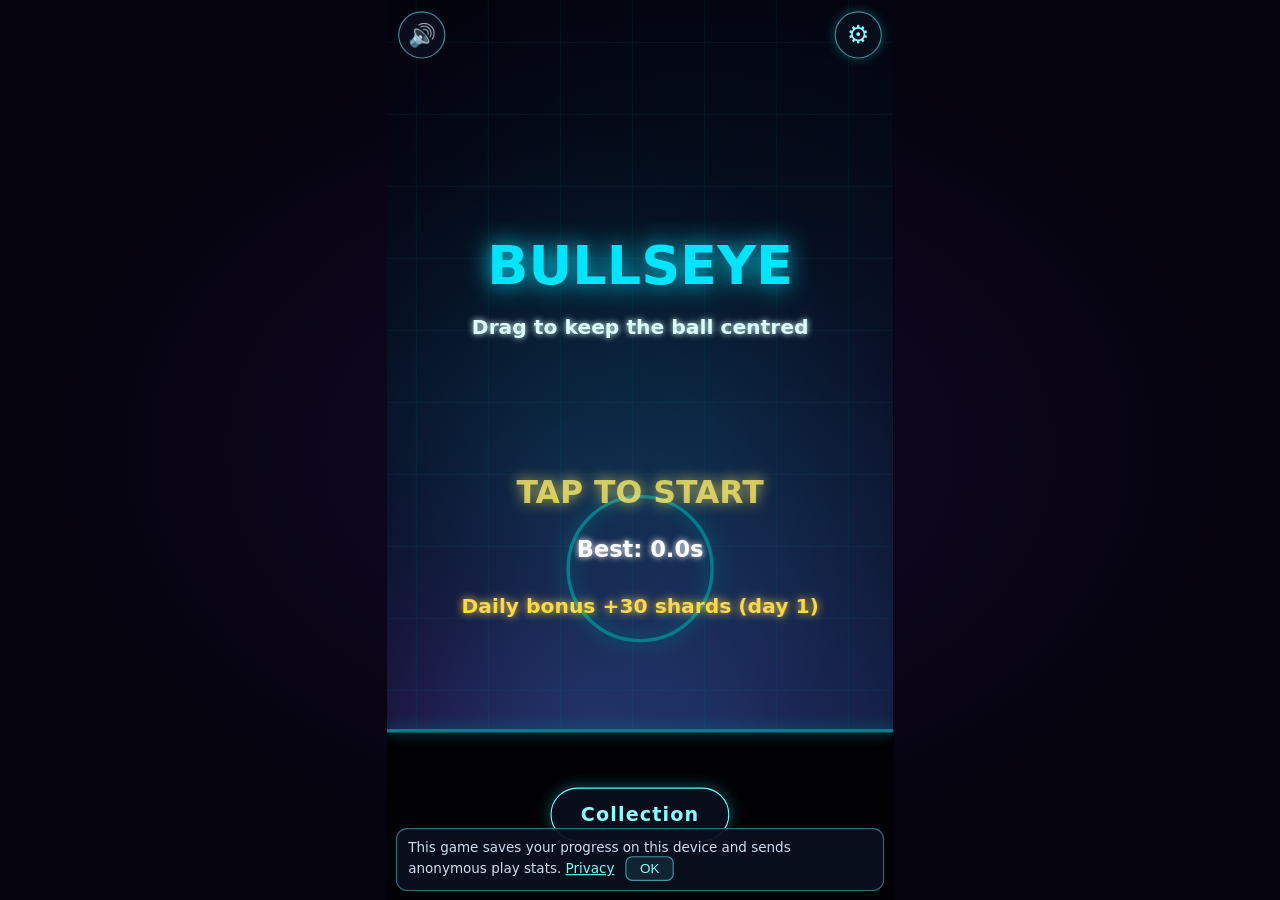
==== commit 3e5f653a: "Refresh playtest builds" ====
--- a/play/index.html
+++ b/play/index.html
@@ -419,7 +419,7 @@
 
 // Keyboard (secondary control): arrows / WASD move the target; Space / Enter start or retry.
 const keys = {}, KSPEED = 380; // stage px/s
-function kbDir() { return { x: (keys.ArrowRight || keys.d ? 1 : 0) - (keys.ArrowLeft || keys.a ? 1 : 0), y: (keys.ArrowDown || keys.s ? 1 : 0) - (keys.ArrowUp || keys.w ? 1 : 0) }; }
+function kbDir() { return { x: (keys.ArrowRight || keys.KeyD ? 1 : 0) - (keys.ArrowLeft || keys.KeyA ? 1 : 0), y: (keys.ArrowDown || keys.KeyS ? 1 : 0) - (keys.ArrowUp || keys.KeyW ? 1 : 0) }; }
 window.addEventListener('keydown', e => {
   const k = e.key.length === 1 ? e.key.toLowerCase() : e.key;
   if (/^(Arrow(Up|Down|Left|Right)| )$/.test(k)) e.preventDefault();
@@ -434,9 +434,9 @@
   }
   Audio_.unlock();
   if (k === '1' || k === '2' || k === '3') { usePw(PWS[+k - 1].id); return; }
-  keys[k] = true;
+  keys[e.code] = true;   // physical key position, so WASD works as ZQSD on AZERTY
 });
-window.addEventListener('keyup', e => { delete keys[e.key.length === 1 ? e.key.toLowerCase() : e.key]; });
+window.addEventListener('keyup', e => { delete keys[e.code]; });
 window.addEventListener('blur', () => { for (const k in keys) delete keys[k]; });
 
 // ============================================================
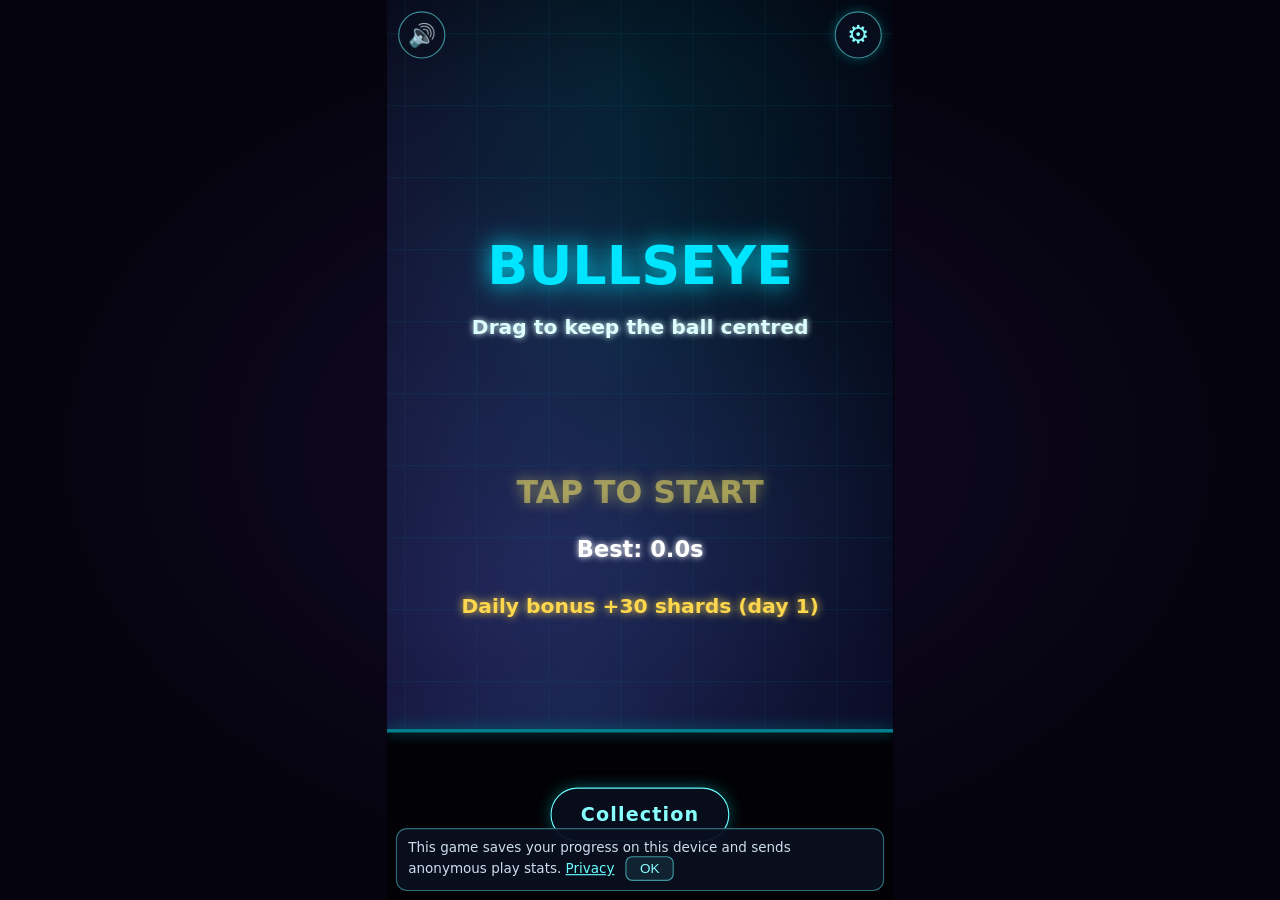
==== commit 8f4f5e4b: "Refresh playtest builds" ====
--- a/play/index.html
+++ b/play/index.html
@@ -915,7 +915,7 @@
     meta.notice.slice(0, 2).forEach((n, i) => textCenter(n, H * 0.55 + 100 + i * 30, 18, '#ffd84d', 8));
   } else if (g.state === 'over') {
     // Fixed vertical layout (stage units): title 56 | time 116 | best 166 | new-best 200 | shards 238 | xp bar 262 | event list 316-400 | goal 432 | CTA 470 | rate 520-640 | footer 648+
-    ctx.fillStyle = 'rgba(3,1,9,0.8)'; ctx.fillRect(0, 0, W, PH);
+    ctx.fillStyle = 'rgba(3,1,9,0.92)'; ctx.fillRect(0, 0, W, PH);
     textCenter('GAME OVER', 56, 38, '#ff3b5c', 22);
     textCenter(fmtTime(g.t) + 's', 116, 60, '#ffffff', 18);
     textCenter('Best: ' + fmtTime(g.best) + 's', 166, 22, '#9ff', 8);
@@ -954,10 +954,6 @@
     for (const o of g.obstacles) drawObstacle(o, pal);
     drawTarget(); drawBall(pal);
     ctx.restore();
-  } else if (g.state === 'start') {
-    // idle demo ring
-    ctx.save(); glow(pal[2], 18); ctx.strokeStyle = pal[2]; ctx.lineWidth = 3; ctx.beginPath();
-    ctx.arc(W / 2, PH * 0.78, CONFIG.ringRadius, 0, 6.283); ctx.stroke(); ctx.restore();
   }
   ctx.restore();
   // Edge flash vignette
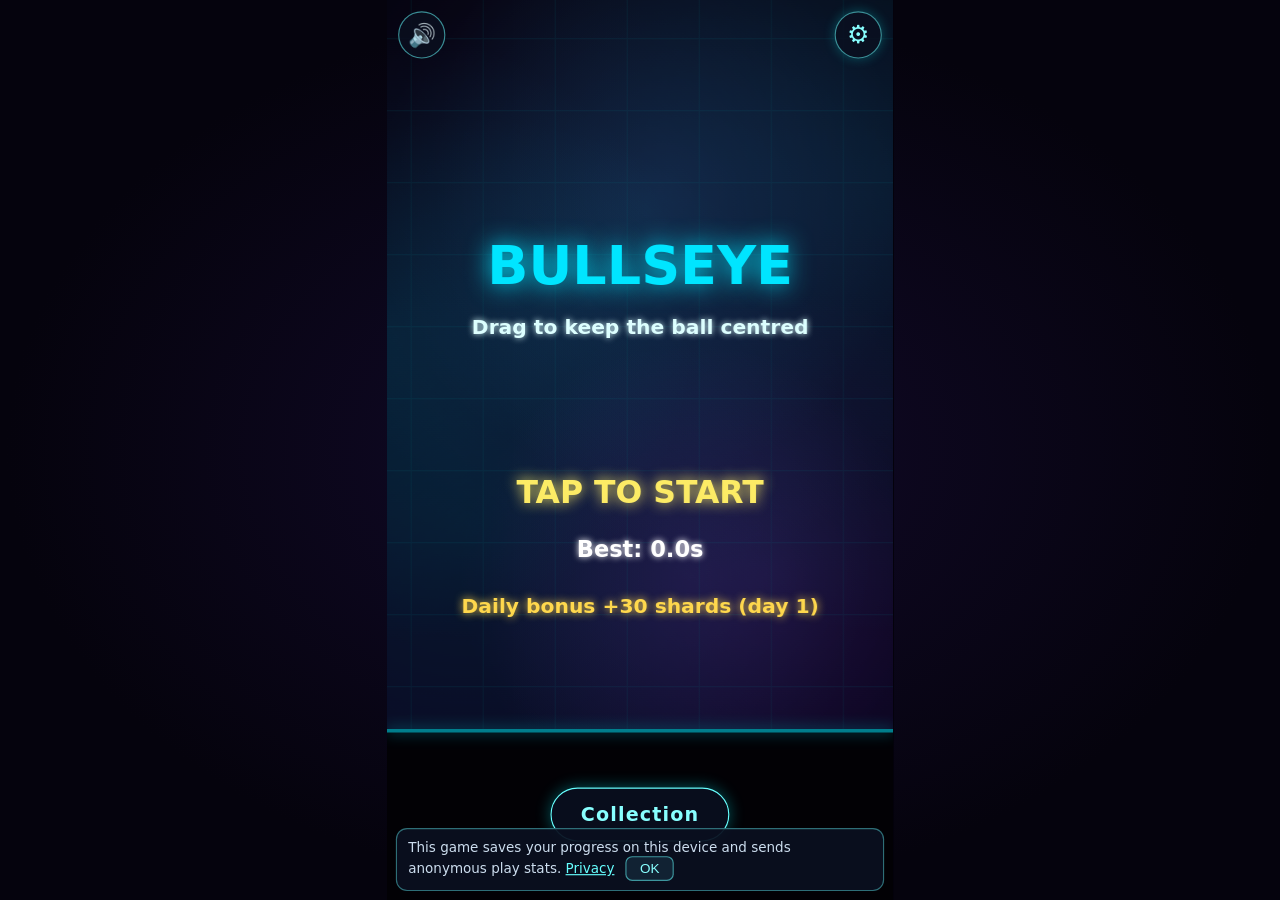
==== commit ffc2816f: "Refresh playtest builds" ====
--- a/play/index.html
+++ b/play/index.html
@@ -145,7 +145,8 @@
   step: 1 / 120,           // fixed physics timestep (s)
   maxFrame: 0.1,           // dt clamp (s)
   footerFrac: 0.19,        // footer HUD band height as fraction of viewport
-  edgeLossBase: 1.0,       // edge loss = tuned lossRate*edgeMult*edgeLossBase per s
+  edgeLossBase: 1.0,
+  edgeBase: 4.5,           // edge-loss base rate (independent of the distance-loss slider)       // edge loss = tuned lossRate*edgeMult*edgeLossBase per s
   stageSeconds: 30,        // seconds (at ramp 1) per background stage
   // Fixed force scalings (the sliders multiply these)
   repulsionUnit: 1.0,      // accel per px beyond sweet spot, per slider unit
@@ -169,7 +170,8 @@
     up:      [22,  0, 120, 1,    'Upward bias'],
     drift:   [3.0, 0, 10,  0.1,  'Random drift strength'],
     damp:    [1.3, 0.2, 4, 0.05, 'Damping'],
-    loss:    [4.5, 0, 20,  0.1,  'Health loss rate'],
+    loss:    [0,   0, 20,  0.1,  'Distance health loss rate (0 = off)'],
+    hit:     [5,   0, 40,  0.5,  'Obstacle hit damage'],
     edge:    [4,   1, 15,  0.5,  'Edge damage multiplier'],
     spawn:   [1.0, 0.2, 4, 0.05, 'Obstacle spawn rate'],
     ramp:    [1.0, 0, 3,   0.05, 'Difficulty ramp speed'],
@@ -178,7 +180,7 @@
     kick:    [70,  0, 300, 5,    'Edge kick (min inward px/s)']
   }
 };
-const STORE_BEST = 'scrollgame.best', STORE_TUNE = 'scrollgame.tune';
+const STORE_BEST = 'scrollgame.best', STORE_TUNE = 'scrollgame.tune2';
 
 // Tunable values (live)
 const T = {};
@@ -483,7 +485,12 @@
     }
     o.age = (o.age || 0) + dt;
     if (o.x > -20 && o.x < W + 20 && o.y > -20 && o.y < PH + 20) o.seen = true;
-    if (collideObstacle(b, o)) { g.shake = Math.max(g.shake, 3); telHit(o); Audio_.sfx('hit'); }
+    if (collideObstacle(b, o)) {
+      g.shake = Math.max(g.shake, 3); telHit(o); Audio_.sfx('hit');
+      if (g.t - (o.dmgAt === undefined ? -9 : o.dmgAt) > 0.6) { // one damage tick per obstacle contact
+        o.dmgAt = g.t; g.health -= T.hit * (1 + 0.2 * L) * (1 - 0.4 * assist()); g.flash = Math.min(0.35, g.flash + 0.25);
+      }
+    }
   }
 
   // Play-area edges: mirror overshoot, reflect with restitution, guarantee a minimum inward speed
@@ -502,7 +509,7 @@
   // Health: none in sweet spot, grows with distance, much faster on edge
   const lossD = T.loss * (excess / 40) * (1 + 0.5 * L) * (1 - 0.4 * assist());
   let lossE = 0;
-  const edgeRate = (T.loss * T.edge * CONFIG.edgeLossBase * 1.5 + 6) * (1 - 0.4 * assist());
+  const edgeRate = (CONFIG.edgeBase * T.edge * CONFIG.edgeLossBase * 1.5 + 6) * (1 - 0.4 * assist());
   if (edge) { lossE = edgeRate + (newContact ? 0.15 * edgeRate / dt : 0); g.shake = Math.max(g.shake, 4); g.flash = Math.min(0.35, g.flash + dt * 2); }
   const loss = lossD + lossE;
   if (loss > 0) { const f = Math.min(g.health, loss * dt) / loss; telStep(dt, d, edge, lossD * f, lossE * f); }
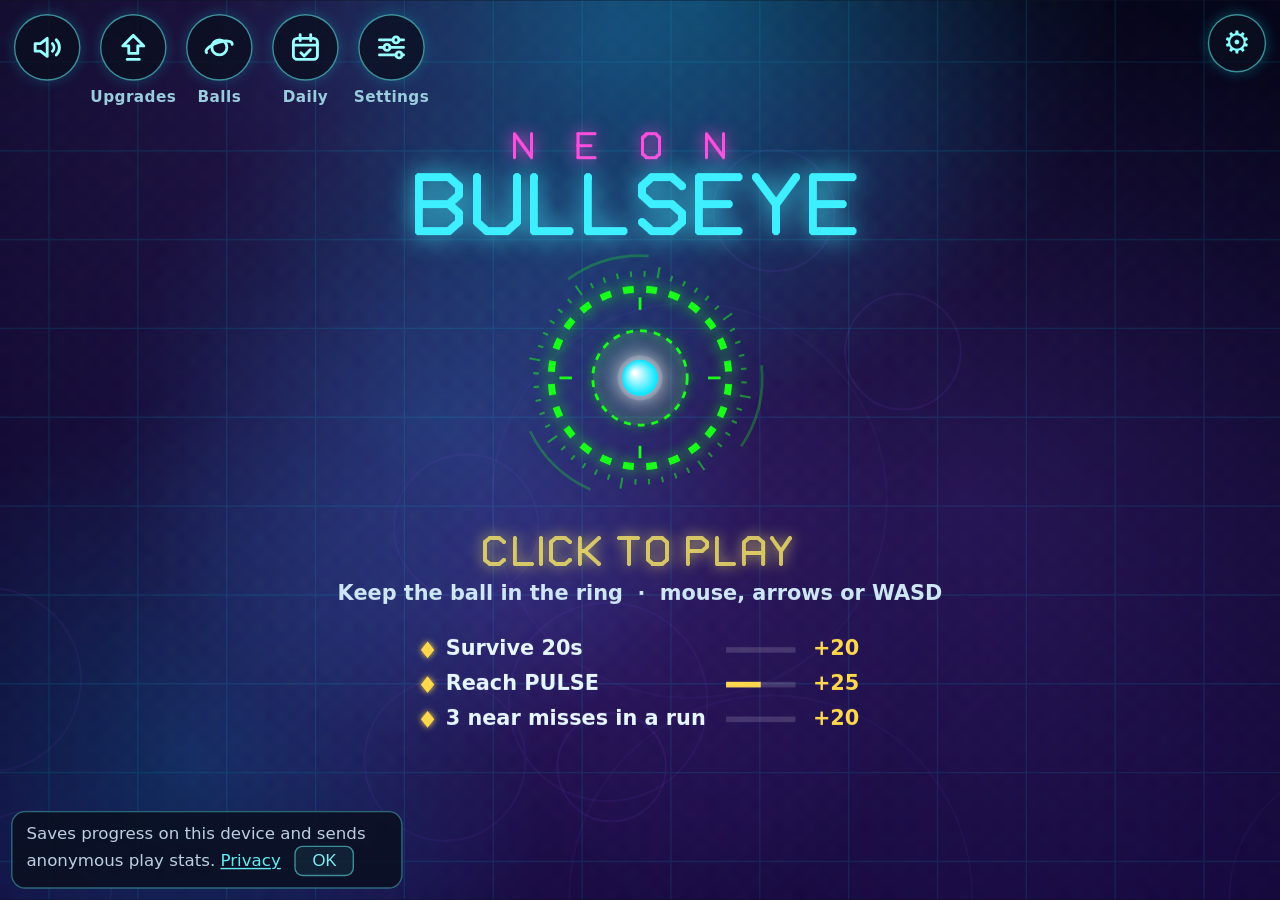
==== commit 990fd941: "Refresh playtest builds" ====
--- a/play/index.html
+++ b/play/index.html
@@ -4,12 +4,13 @@
 <meta charset="utf-8">
 <meta name="viewport" content="width=device-width, initial-scale=1, maximum-scale=1, user-scalable=no, viewport-fit=cover">
 <meta name="apple-mobile-web-app-capable" content="yes">
-<title>Bullseye</title>
+<title>Neon Bullseye</title>
 <style>
+@font-face { font-family:"NB Display"; src:url([data-uri]) format("woff"); font-display:block; }
   html, body { margin:0; padding:0; height:100%; background:#05030d; overflow:hidden;
-    touch-action:none; overscroll-behavior:none; -webkit-user-select:none; user-select:none;
+    touch-action:none; overscroll-behavior:none; -webkit-user-select:none; -moz-user-select:none; -ms-user-select:none; user-select:none;
     -webkit-touch-callout:none; -webkit-tap-highlight-color:transparent;
-    font-family: "Trebuchet MS", system-ui, sans-serif; color:#dff; }
+    font-family: system-ui, -apple-system, "Segoe UI", Roboto, "Helvetica Neue", sans-serif; color:#dff; }
   #c { position:absolute; inset:0; width:100%; height:100%; display:block; touch-action:none; }
   #gear { position:absolute; top:max(10px, 0px); right:10px; width:42px; height:42px;
     border-radius:50%; border:1px solid #6ff8; background:#0a1020cc; color:#8ff; font-size:22px;
@@ -25,20 +26,16 @@
   #panel button.reset { margin-top:14px; padding:10px 16px; background:#201030; color:#f8f;
     border:1px solid #f8f8; border-radius:6px; font-size:15px; }
   #panel .hint { color:#889; font-size:12px; margin-top:10px; }
-  #collBtn { position:absolute; left:50%; transform:translateX(-50%); bottom:52px; /* centred in the 152px action footer */
-    min-height:48px; padding:0 26px; border-radius:24px; border:1px solid #6ff; background:#0a1020dd; color:#8ff;
-    font:bold 17px/1 "Trebuchet MS", system-ui, sans-serif; letter-spacing:1px; z-index:3; display:none;
-    box-shadow:0 0 14px #0ff5; cursor:pointer; }
   #coll { position:absolute; inset:0; z-index:6; background:linear-gradient(#06061a,#14083a); display:none;
     flex-direction:column; padding:max(12px, 0px) 16px 0; box-sizing:border-box; }
   #coll.open { display:flex; }
   .chead { display:flex; align-items:center; gap:12px; margin-bottom:10px; }
   .chead h2 { margin:0; color:#6ff; letter-spacing:2px; font-size:18px; }
   #collBack { min-height:44px; padding:0 16px; border-radius:10px; border:1px solid #f8f8; background:#201030; color:#f8f;
-    font:bold 16px "Trebuchet MS", system-ui, sans-serif; cursor:pointer; }
+    font:bold 16px var(--ui); cursor:pointer; }
   #tabs { display:flex; gap:10px; margin-bottom:12px; }
   #tabs button { flex:1; min-height:46px; border-radius:10px; border:1px solid #6ff6; background:#0a1020; color:#9cd;
-    font:bold 16px "Trebuchet MS", system-ui, sans-serif; cursor:pointer; }
+    font:bold 16px var(--ui); cursor:pointer; }
   #tabs button.on { background:#0e3a4a; color:#fff; border-color:#6ff; box-shadow:0 0 10px #0ff5; }
   #grid { flex:1; overflow-y:auto; touch-action:pan-y; display:grid; grid-template-columns:1fr 1fr; gap:12px;
     align-content:start; grid-auto-rows:min-content; padding-bottom:max(20px, 0px); }
@@ -47,7 +44,8 @@
   .tile.sel { border-color:#7fff9a; box-shadow:0 0 12px #5f8a; }
   .tile .pv { position:relative; width:100%; height:76px; }
   .tile canvas { width:100%; height:76px; display:block; }
-  .tile.locked canvas { filter:brightness(0) invert(.3); opacity:.75; }
+  .tile.locked canvas { filter:brightness(0) drop-shadow(0 0 5px #6ff) drop-shadow(0 0 10px #6ff8); opacity:.9; }
+  .tile.locked { border-style:dashed; } .tile .st.need { color:#ffd84d; text-align:center; }
   .tile .lock { position:absolute; left:50%; top:50%; width:26px; height:26px; margin:-13px 0 0 -13px; }
   .tile .nm { font-weight:bold; font-size:15px; }
   .tile.locked .nm { color:#889; }
@@ -55,32 +53,65 @@
   .tile.sel .st { color:#7fff9a; font-weight:bold; }
   #telToggle { width:auto; margin:0; transform:scale(1.4); }
   #telStat { color:#889; font-size:12px; margin-top:4px; }
-  #rate { position:absolute; left:0; right:0; bottom:160px; /* just above the action footer */ z-index:3;
     display:none; flex-direction:column; align-items:center; gap:6px; }
-  #rate.show { display:flex; }
-  #rateQ { font:bold 17px "Trebuchet MS", system-ui, sans-serif; color:#dff; text-shadow:0 0 8px #0ff8; }
-  #rateRow { display:flex; gap:14px; }
-  #rateRow button { width:64px; height:64px; border-radius:18px; border:1px solid #6ff6; background:#0a1020dd;
     font-size:34px; line-height:1; padding:0; cursor:pointer; }
-  #rateRow button.on { border-color:#7fff9a; box-shadow:0 0 14px #5f8a; background:#0e3a4a; transform:scale(1.1); }
-  #rateThx { height:18px; font:bold 15px "Trebuchet MS", system-ui, sans-serif; color:#7fff9a; visibility:hidden; }
-  #rateThx.show { visibility:visible; }
 
   /* Fixed logical stage (STAGE_W x STAGE_H), scaled to fit and letterboxed. --s = current scale. */
   html, body { background: radial-gradient(ellipse at center, #120a2a 0%, #05030d 70%); }
-  #stage { position:fixed; left:0; top:0; width:450px; height:800px; transform-origin:0 0; overflow:hidden; background:#05030d; --s:1; }
+  #stage { --ui: system-ui, -apple-system, "Segoe UI", Roboto, "Helvetica Neue", sans-serif; --disp: "NB Display", var(--ui); position:fixed; left:0; top:0; width:450px; height:648px; transform-origin:0 0; overflow:hidden; background:#05030d; --s:1; }
   /* keep small DOM text >= ~12 screen px when the stage is scaled down */
-  .tile .st, .tile .nm, #rateThx, #telStat, #panel .hint, .row { font-size:max(12px, calc(12px / var(--s))); }
-
-  #tabs { gap:6px; } #tabs button { font-size:14px; padding:0 2px; }
+  .tile .st, .tile .nm, #telStat, #panel .hint, .row { font-size:max(12px, calc(12px / var(--s))); }
+
+  #tabs { gap:6px; } #tabs button { font-size:13px; padding:0 2px; display:flex; flex-direction:column; align-items:center; justify-content:center; gap:1px; line-height:1.15; }
+  #tabs .ti { font-size:17px; } #tabs .tl { font-size:max(12px, calc(12px / var(--s))); }
   .mhead { grid-column:1/-1; display:flex; justify-content:space-between; align-items:center; color:#dff; font-size:16px; padding:2px 4px; }
   .mhead b { color:#ffd84d; } .mhead span:last-child i { display:inline-block; vertical-align:middle; height:8px; width:0; max-width:90px; background:#6ff; margin-left:8px; border-radius:4px; }
   .mrow { grid-column:1/-1; display:flex; align-items:center; gap:10px; border:1px solid #6ff4; background:#0a1020cc; border-radius:14px; padding:10px 12px; color:#dff; }
   .mrow .tx { flex:1; } .mrow b { display:block; font-size:16px; } .mrow small { color:#8ab; font-size:max(13px, calc(12px / var(--s))); } .mrow em { display:block; font-style:normal; color:#7fff9a; letter-spacing:2px; font-size:12px; } .mrow em s { text-decoration:none; color:#345; }
-  .mrow button { min-height:44px; min-width:84px; border-radius:10px; border:1px solid #7fff9a; background:#0e3a4a; color:#fff; font:bold 15px "Trebuchet MS", system-ui, sans-serif; cursor:pointer; }
+  .mrow button { min-height:44px; min-width:84px; border-radius:10px; border:1px solid #7fff9a; background:#0e3a4a; color:#fff; font:bold 15px var(--ui); cursor:pointer; }
   .mrow button:disabled { opacity:.45; border-color:#6ff4; cursor:default; } .mrow.done { border-color:#7fff9a; }
 
-  #mute { position:absolute; top:10px; left:10px; width:42px; height:42px; border-radius:50%; border:1px solid #6ff8; background:#0a1020cc; color:#8ff; font-size:20px; padding:0; cursor:pointer; z-index:5; }
+  /* top icon rail: inline SVG icons, labelled on the menu screens */
+  #rail { position:absolute; top:10px; left:10px; display:flex; gap:14px; z-index:5; align-items:flex-start; }
+  #rail button { position:relative; width:48px; height:48px; border-radius:50%; border:1.5px solid #6ff8; background:#0a1020cc; color:#9ff; padding:0; cursor:pointer; box-shadow:0 0 10px #0ff3; }
+  #rail svg { width:26px; height:26px; display:block; margin:auto; fill:none; stroke:currentColor; stroke-width:1.9; stroke-linecap:round; stroke-linejoin:round; }
+  #rail button span { position:absolute; left:50%; top:52px; transform:translateX(-50%); font:600 max(11px, calc(12px / var(--s))) var(--ui); color:#9cd; letter-spacing:.3px; white-space:nowrap; pointer-events:none; }
+  #rail button:hover { border-color:#6ff; color:#fff; }
+  #mute .off { display:none; } #mute.off .on { display:none; } #mute.off .off { display:inline; } #mute.off { color:#789; }
+  #rail .dot { position:absolute; top:-2px; right:-2px; width:13px; height:13px; border-radius:50%; background:#ffd84d; border:2px solid #0a1020; box-shadow:0 0 8px #fd4; display:none; }
+  #rail .dot.on { display:block; }
+  #stage[data-st=play] #rail .rb:not(.keep) { display:none; }
+  #rail #rPause { display:none; } #stage[data-st=play] #rail #rPause { display:block; }
+
+  .mrow svg.up { flex:none; width:56px; height:40px; }
+  .cal { grid-column:1/-1; display:grid; grid-template-columns:repeat(6,1fr); gap:5px; }
+  .cal .dc { border:1px solid #6ff4; background:#0a1020cc; border-radius:10px; padding:5px 2px; text-align:center; color:#8ab; }
+  .cal .dc small { display:block; font-size:max(11px, calc(11px / var(--s))); } .cal .dc b { font-size:14px; color:#dff; }
+  .cal .dc.past { border-color:#7fff9a88; } .cal .dc.past b { color:#7fff9a; }
+  .cal .dc.today { border-color:#ffd84d; box-shadow:0 0 12px #fd48; } .cal .dc.today b { color:#ffd84d; }
+  .cal .dc.big { grid-column:1/-1; padding:9px; border-color:#ff8ae6aa; } .cal .dc.big b { font-size:20px; } .cal .dc.big em { display:block; font-style:normal; font-size:12px; letter-spacing:2px; color:#ff8ae6; }
+
+  /* game-over DOM buttons (positions follow the canvas layout; --oy centres the block on tall fields) */
+  @keyframes fin { from { opacity:0; } to { opacity:1; } }
+  #retry, #goUp { position:absolute; left:50%; transform:translateX(-50%); display:none; z-index:3; cursor:pointer; font-family:var(--disp); color:#fff; }
+  #retry.show, #goUp.show { display:block; animation:fin .3s; }
+  #retry { top:calc(498px + var(--oy, 0px)); width:280px; height:64px; border-radius:32px; border:2px solid #dff; background:linear-gradient(#19c8dc,#0b7f9c); font-size:28px; letter-spacing:3px; box-shadow:0 0 26px #0ff7; text-shadow:0 1px 0 #0468; }
+  #retry:hover { filter:brightness(1.12); }
+  #goUp { top:calc(428px + var(--oy, 0px)); min-width:280px; height:50px; padding:0 22px; border-radius:25px; border:1.5px solid #ffd84d; background:#2a2208ee; color:#ffd84d; font-size:16px; letter-spacing:1.5px; box-shadow:0 0 16px #fd45; white-space:nowrap; }
+  #goUp:hover { background:#3a300cee; }
+
+  /* settings + streak sheets */
+  #settings, #streak { position:absolute; inset:0; z-index:7; background:#05030dd9; display:none; align-items:center; justify-content:center; }
+  #settings.open, #streak.open { display:flex; }
+  .card { width:366px; box-sizing:border-box; padding:16px; border-radius:18px; border:1px solid #6ff8; background:linear-gradient(#0c1030,#160a3c); box-shadow:0 0 30px #0ff3; display:flex; flex-direction:column; gap:10px; }
+  .card h2 { margin:0; color:#6ff; letter-spacing:2px; font-size:18px; text-align:center; }
+  .card p { margin:0; text-align:center; color:#dff; font-size:15px; }
+  .card .mrow { grid-column:auto; }
+  .card button.big { min-height:48px; border-radius:12px; border:1px solid #6ff; background:#0e3a4a; color:#fff; font:bold 17px var(--ui); cursor:pointer; }
+
+  /* wide screens: neon letterbox + side panels (the 450x800 stage is unchanged) */
+  body::before { content:""; position:fixed; inset:0; pointer-events:none; background-image:linear-gradient(#6ff1 1px, transparent 1px), linear-gradient(90deg, #6ff1 1px, transparent 1px); background-size:64px 64px; -webkit-mask-image:radial-gradient(ellipse at center, #000 5%, transparent 75%); mask-image:radial-gradient(ellipse at center, #000 5%, transparent 75%); }
+  #stage { box-shadow:0 0 0 1px #6ff5, 0 0 70px #0ff3, 0 0 160px #a3f2; }
 
   #pw { position:absolute; left:8px; top:170px; display:none; flex-direction:column; gap:14px; z-index:3; }
   #pw.r { left:auto; right:8px; }
@@ -88,18 +119,46 @@
   #pw button span { position:relative; z-index:1; } #pw button i { position:absolute; left:0; right:0; bottom:0; height:0; background:#000a; }
   #pw button.cd { color:#567; border-color:#6ff4; box-shadow:none; } #pw kbd { position:absolute; z-index:1; right:7px; bottom:3px; font:bold 11px sans-serif; color:#ffd84d; }
 
-#priv { position:absolute; left:8px; right:8px; bottom:8px; z-index:6; display:none; background:#0a1020ee; border:1px solid #6ff6; border-radius:10px; padding:8px 10px; font:12px/1.35 system-ui,sans-serif; color:#cde; }
-#priv a { color:#6ff; } #priv button { margin-left:6px; padding:3px 12px; border-radius:6px; border:1px solid #6ff8; background:#123; color:#8ff; font-size:12px; cursor:pointer; }
+#priv { position:absolute; left:8px; bottom:8px; width:260px; z-index:6; display:none; background:#0a1020ee; border:1px solid #6ff6; border-radius:10px; padding:8px 10px; font:max(12px, calc(12px / var(--s)))/1.3 var(--ui); color:#cde; opacity:.92; }
+#stage[data-st=play] #priv { display:none !important; }
+#priv a { color:#6ff; } #priv button { margin-left:6px; padding:3px 12px; border-radius:6px; border:1px solid #6ff8; background:#123; color:#8ff; font-size:inherit; cursor:pointer; }
+
+#safe { position:fixed; visibility:hidden; pointer-events:none; padding:env(safe-area-inset-top, 0px) env(safe-area-inset-right, 0px) env(safe-area-inset-bottom, 0px) env(safe-area-inset-left, 0px); }
+/* wide field: keep sheets and the collection at a readable column width */
+#coll { align-items:center; } #coll > * { width:100%; max-width:560px; box-sizing:border-box; }
+/* display face on headings and primary buttons; one button style */
+.chead h2, .card h2, #panel h2 { font-family:var(--disp); font-weight:normal; letter-spacing:2px; }
+.card button.big, .mrow button, #collBack, #tabs button .tl { font-family:var(--disp); font-weight:normal; letter-spacing:1px; }
+.mrow button { font-size:14px; } .card button.big { font-size:17px; }
+#collBack { border-color:#6ff8; background:#0e3a4a; color:#fff; font-size:14px; }
+.cal .dc small { font-size:max(11px, calc(12px / var(--s))); } .cal .dc b { font-size:max(14px, calc(12px / var(--s))); }
+.tile.can { border-style:solid; border-color:#ffd84d; box-shadow:0 0 10px #fd45; } .tile.can .st.need { font-weight:bold; }
+.tile { font-family:var(--ui); } .tile .nm { font-family:var(--disp); font-weight:normal; font-size:max(13px, calc(12px / var(--s))); letter-spacing:.5px; }
+.mhead.sub { color:#9cd; font-size:max(12px, calc(12px / var(--s))); margin-top:6px; } .mhead.sub span:first-child { font-family:var(--disp); color:#6ff; letter-spacing:1.5px; }
+#stage.wide #grid { grid-template-columns:repeat(3, 1fr); }
 
 </style>
 </head>
 <body>
 <div id="stage">
-<body>
 <canvas id="c"></canvas>
 <div id="pw"></div>
-<button id="mute" aria-label="Mute"></button>
-<div id="priv">This game saves your progress on this device and sends anonymous play stats. <a href="privacy.html" target="_blank" rel="noopener">Privacy</a> <button id="privOk">OK</button></div>
+<div id="rail">
+  <button id="mute" class="keep" aria-label="Sound"><svg viewBox="0 0 24 24" aria-hidden="true"><path d="M4 9.5h3.5L12 6v12l-4.5-3.5H4z"/><path class="on" d="M15.5 9.5a3.6 3.6 0 0 1 0 5M18 7a7 7 0 0 1 0 10"/><path class="off" d="M16 9.5l5 5M21 9.5l-5 5"/></svg></button>
+  <button id="rShop" class="rb" aria-label="Upgrades"><svg viewBox="0 0 24 24" aria-hidden="true"><path d="M12 4l7 7h-4v5H9v-5H5z"/><path d="M8 20h8"/></svg><i class="dot"></i><span>Upgrades</span></button>
+  <button id="rCol" class="rb" aria-label="Balls and trails"><svg viewBox="0 0 24 24" aria-hidden="true"><circle cx="12" cy="12" r="5"/><path d="M3.5 15.5c-1.5-2 3-5.5 8.5-7s9-.5 8.500 1.500"/></svg><i class="dot"></i><span>Balls</span></button>
+  <button id="rDaily" class="rb" aria-label="Daily rewards"><svg viewBox="0 0 24 24" aria-hidden="true"><rect x="4" y="6" width="16" height="14" rx="2.500"/><path d="M4 10.500h16M8.500 3.500v4M15.500 3.500v4M9 15.500l2.200 2.200 4-4.200"/></svg><i class="dot"></i><span>Daily</span></button>
+  <button id="rSet" class="rb" aria-label="Settings"><svg viewBox="0 0 24 24" aria-hidden="true"><path d="M4 7h9M17 7h3M4 12h3M11 12h9M4 17h11M19 17h1"/><circle cx="15" cy="7" r="2"/><circle cx="9" cy="12" r="2"/><circle cx="17" cy="17" r="2"/></svg><span>Settings</span></button>
+  <button id="rPause" class="rb keep" aria-label="Pause"><svg viewBox="0 0 24 24" aria-hidden="true"><path d="M8.500 5.500v13M15.500 5.500v13"/></svg></button>
+</div>
+<button id="goUp"></button>
+<button id="retry">RETRY</button>
+<div id="settings"><div class="card"><h2>SETTINGS</h2>
+  <div class="mrow"><div class="tx"><b>Reduce motion</b><small>No screen shake, flashes or slow-mo</small></div><button id="setRm"></button></div>
+  <div class="mrow"><div class="tx"><b>Left-handed</b><small>Power-up buttons on the right edge</small></div><button id="setLefty"></button></div>
+  <button id="setClose" class="big">Close</button></div></div>
+<div id="streak"><div class="card"><h2>DAILY STREAK</h2><div class="cal" id="stDays"></div><p id="stTxt"></p><button id="stOk" class="big">Nice!</button></div></div>
+<div id="priv">Saves progress on this device and sends anonymous play stats. <a href="privacy.html" target="_blank" rel="noopener">Privacy</a> <button id="privOk">OK</button></div>
 <button id="gear" aria-label="Tuning">&#9881;</button>
 <div id="panel"><h2>TUNING</h2><div id="rows"></div>
   <div class="row"><label><span>Send stats</span><input type="checkbox" id="telToggle"></label><div id="telStat"></div></div>
@@ -107,14 +166,11 @@
   <button class="reset" id="unlockAll">Unlock all (testing)</button>
   <button class="reset" id="resetUnlocks">Reset unlocks</button>
   <div class="hint">Changes apply live. Tap the gear to close and resume.</div></div>
-<div id="rate"><div id="rateQ">How fun was that?</div>
-  <div id="rateRow"><button data-v="1" aria-label="Not fun">&#x1F61E;</button><button data-v="2" aria-label="OK">&#x1F610;</button><button data-v="3" aria-label="Fun">&#x1F600;</button></div>
-  <div id="rateThx">Thanks!</div></div>
-<button id="collBtn">Collection</button>
-<div id="coll"><div class="chead"><button id="collBack">&larr; Back</button><h2>COLLECTION</h2></div>
-  <div id="tabs"><button data-k="balls"></button><button data-k="trails"></button><button data-k="upgrades"></button><button data-k="daily"></button></div>
+<div id="coll"><div class="chead"><button id="collBack">&larr; Back</button><h2 id="collTitle">COLLECTION</h2></div>
+  <div id="tabs"><button data-k="balls"></button><button data-k="trails"></button><button data-k="themes"></button><button data-k="upgrades"></button><button data-k="daily"></button></div>
   <div id="grid"></div></div>
 </div>
+<div id="safe"></div>
 
 <script>
 "use strict";
@@ -134,7 +190,7 @@
 PLATFORM.init();
 
 const TELEMETRY = { url: 'https://ahbfawcyytdrmmxepxjy.supabase.co/rest/v1/runs', key: 'sb_publishable_pWDVpRghWtIJLmDtPlQqag_lGzBQU3x', enabled: BUILD.telemetry && !/[?&]notel=1/.test(location.search) };
-const GAME_VERSION = '0.5.0-dev' + (BUILD.target === 'web' ? '' : '+' + BUILD.target);
+const GAME_VERSION = '1.0.0' + (BUILD.target === 'web' ? '' : '+' + BUILD.target);
 // ============================================================
 // CONFIG: fixed constants + tunable params (exposed in panel)
 // ============================================================
@@ -144,9 +200,9 @@
   startHealth: 100,
   step: 1 / 120,           // fixed physics timestep (s)
   maxFrame: 0.1,           // dt clamp (s)
-  footerFrac: 0.19,        // footer HUD band height as fraction of viewport
   edgeLossBase: 1.0,
   edgeBase: 4.5,           // edge-loss base rate (independent of the distance-loss slider)       // edge loss = tuned lossRate*edgeMult*edgeLossBase per s
+  stageNames: ['CALM', 'PULSE', 'HEAT', 'REDLINE', 'TOXIC', 'SOLAR', 'VOID', 'BULLSEYE'],
   stageSeconds: 30,        // seconds (at ramp 1) per background stage
   // Fixed force scalings (the sliders multiply these)
   repulsionUnit: 1.0,      // accel per px beyond sweet spot, per slider unit
@@ -200,20 +256,36 @@
 // ============================================================
 const canvas = document.getElementById('c');
 const ctx = canvas.getContext('2d');
-const STAGE_W = 450, STAGE_H = 800;                  // fixed logical stage: identical physics/difficulty on every device
-let W = STAGE_W, H = STAGE_H, DPR = 1, SCALE = 1, RS = 1, PH = 520, FH = 120, SAFE_B = 0; // PH = play-area height (footer starts at y=PH); RS = DPR*SCALE
+// Logical play field. Height 648 with width 450..1152 on landscape frames (fills 16:9), width 450 with height 648..800 on portrait.
+// Physics units are the same everywhere; obstacle density is normalised by fieldK() (04-sim.js).
+// Render quality steps (canvas resolution multiplier). 99-main.js steps down when frames stay slow; step 2 also drops glows.
+const QUALITY = [1, 0.75, 0.58];
+const START_Y = 0.42;   // ring/ball start height (fraction of the field)
+const REF_W = 450, REF_H = 648, MAX_W = 1152, MAX_H = 800;
+let W = REF_W, H = REF_H, DPR = 1, SCALE = 1, RS = 1, PH = REF_H, FH = 0, SAFE = { t: 0, r: 0, b: 0, l: 0 }; // PH = play-area height (footer starts at y=PH); RS = DPR*SCALE
 const stageEl = document.getElementById('stage');
+function fieldFor(vw, vh) {
+  const a = vw / Math.max(1, vh);
+  return a >= REF_W / REF_H ? { w: Math.round(clamp(REF_H * a, REF_W, MAX_W)), h: REF_H } : { w: REF_W, h: Math.round(clamp(REF_W / a, REF_H, MAX_H)) };
+}
+function safeInsets() { // env(safe-area-inset-*) via a probe element (CrazyGames app runs fullscreen under notches)
+  try { const cs = getComputedStyle(document.getElementById('safe')); return { t: parseFloat(cs.paddingTop) || 0, r: parseFloat(cs.paddingRight) || 0, b: parseFloat(cs.paddingBottom) || 0, l: parseFloat(cs.paddingLeft) || 0 }; } catch (e) { return { t: 0, r: 0, b: 0, l: 0 }; }
+}
 function resize() {
-  DPR = Math.min(window.devicePixelRatio || 1, 3);
-  const vw = window.innerWidth, vh = window.innerHeight;
-  SCALE = Math.min(vw / STAGE_W, vh / STAGE_H); RS = DPR * SCALE;
-  stageEl.style.transform = 'translate(' + ((vw - STAGE_W * SCALE) / 2) + 'px,' + ((vh - STAGE_H * SCALE) / 2) + 'px) scale(' + SCALE + ')';
-  stageEl.style.setProperty('--s', SCALE);
-  FH = Math.round(H * CONFIG.footerFrac); PH = H - FH;
+  DPR = Math.min(window.devicePixelRatio || 1, 2);
+  SAFE = safeInsets();
+  const vw = Math.max(50, window.innerWidth - SAFE.l - SAFE.r), vh = Math.max(50, window.innerHeight - SAFE.t - SAFE.b);
+  const f = fieldFor(vw, vh); W = f.w; H = f.h; PH = H; FH = 0;
+  SCALE = Math.min(vw / W, vh / H);
+  RS = Math.min(DPR * SCALE, 1920 / W, 1920 / H) * QUALITY[game.q || 0];   // backing store: at most 1920 px on the long side, scaled down further in low-effects modes
+  stageEl.style.width = W + 'px'; stageEl.style.height = H + 'px';
+  stageEl.style.transform = 'translate(' + (SAFE.l + (vw - W * SCALE) / 2) + 'px,' + (SAFE.t + (vh - H * SCALE) / 2) + 'px) scale(' + SCALE + ')';
+  stageEl.style.setProperty('--s', SCALE); stageEl.style.setProperty('--oy', Math.round((H - REF_H) / 2) + 'px'); stageEl.classList.toggle('wide', W > 700);
   canvas.width = Math.round(W * RS); canvas.height = Math.round(H * RS);
   ctx.setTransform(RS, 0, 0, RS, 0, 0);
   if (game.target) { game.target.x = clamp(game.target.x, 0, W); game.target.y = clamp(game.target.y, 0, PH); }
   if (game.ball) { game.ball.x = clamp(game.ball.x, game.ball.r, W - game.ball.r); game.ball.y = clamp(game.ball.y, game.ball.r, PH - game.ball.r); }
+  if (game.state !== 'play' && game.ball && game.target) { game.target.x = game.ball.x = W / 2; game.target.y = game.ball.y = PH * START_Y; }
 }
 window.addEventListener('resize', resize);
 window.addEventListener('orientationchange', resize);
@@ -238,7 +310,18 @@
 function palette(stageF) {
   const P = CONFIG.palettes, i = Math.min(P.length - 1, Math.floor(stageF)), j = Math.min(P.length - 1, i + 1);
   const t = clamp(stageF - i, 0, 1), s = t * t * (3 - 2 * t);
-  return P[i].map((c, n) => mixHex(c, P[j][n], s)).map(rgbToHex);
+  const out = P[i].map((c, n) => mixHex(c, P[j][n], s)).map(rgbToHex);
+  const th = typeof selItem === 'function' ? selItem('themes') : null;
+  return th && th.fx ? out.map(c => themeColor(c, th.fx)) : out;
+}
+// Background themes (cosmetic): fx = [hue shift in degrees, saturation multiplier] applied to every stage palette
+function themeColor(hex, fx) {
+  const m = hex2rgb(hex).map(v => v / 255), mx = Math.max(...m), mn = Math.min(...m), l = (mx + mn) / 2, d = mx - mn;
+  let h = 0, s = 0;
+  if (d > 1e-6) { s = d / (1 - Math.abs(2 * l - 1)); h = mx === m[0] ? ((m[1] - m[2]) / d) % 6 : mx === m[1] ? (m[2] - m[0]) / d + 2 : (m[0] - m[1]) / d + 4; h *= 60; }
+  h = ((h + fx[0]) % 360 + 360) % 360; s = clamp(s * fx[1], 0, 1);
+  const c = (1 - Math.abs(2 * l - 1)) * s, x = c * (1 - Math.abs((h / 60) % 2 - 1)), k = l - c / 2, r = h < 60 ? [c, x, 0] : h < 120 ? [x, c, 0] : h < 180 ? [0, c, x] : h < 240 ? [0, x, c] : h < 300 ? [x, 0, c] : [c, 0, x];
+  return '#' + r.map(v => Math.round((v + k) * 255).toString(16).padStart(2, '0')).join('');
 }
 function rgbToHex(s) {
   const m = s.match(/\d+/g).map(Number);
@@ -250,7 +333,7 @@
 // ============================================================
 const game = {
   state: 'start',            // start | play | over
-  paused: false,             // visibility/panel pause
+  q: 0, lowFx: false, paused: false, resumeT: 0,  // visibility/panel pause; resumeT > 0 = 3-2-1 countdown before play continues
   t: 0,                      // survival time
   health: CONFIG.startHealth, maxHealth: CONFIG.startHealth, runSum: null,
   best: parseFloat(lsGet(STORE_BEST)) || 0,
@@ -260,8 +343,14 @@
   spawnTimer: 1.5,
   shake: 0, flash: 0, edgeTouch: false,
   overAt: 0, acc: 0,
-  bgT: 0, bgOff: { x: 0, y: 0 }, blobs: []
+  bgT: 0, bgOff: { x: 0, y: 0 }, blobs: [],
+  stats: { nearMiss: 0, bonusShards: 0, sweetTime: 0, hits: 0, stageMax: 0, milestones: 0 },
+  shield: 0, safeUntil: 0, hold: false, holdT: 0, holdMove: 0, hitStop: 0, slowMo: 0,     // frame-time seconds (cosmetic pacing; never affects sim results)
+  reduceMotion: lsGet('scrollgame.rm') === '1',
+  tutorial: '', tutSpawnAt: -1, breatherUntil: 0, stageSeen: 0, bestPassed: false, prevBest: 0, msDone: 0,
+  mouseGoal: null, tutRun: false
 };
+game.stageName = () => CONFIG.stageNames[Math.min(7, Math.floor(game.stageF()))];
 game.stageF = () => game.state === 'play' || game.state === 'over' ? diffTime() / CONFIG.stageSeconds : 0.0;
 // Effective "difficulty time" (seconds scaled by ramp speed)
 // First-run easing: runs 1-2 ramp slower so new players reach the 60s mark
@@ -279,14 +368,24 @@
 
 function resetRun() {
   game.pw = newPw(); game.pwUsed = 0; MOD.sweetTemp = 0; MOD.calm = 1; game.t = 0; game.maxHealth = CONFIG.startHealth * MOD.hp; game.health = game.maxHealth; game.newBest = false;
+  game.stats = { nearMiss: 0, bonusShards: 0, sweetTime: 0, hits: 0, stageMax: 0, milestones: 0 };
+  game.shield = typeof prog !== 'undefined' && prog.runs < SHIELD_RUNS ? 1 : 0; game.safeUntil = 0; game.hold = true; game.holdT = 0; game.holdMove = 0; game.hitStop = 0; game.slowMo = 0; game.tutorial = ''; game.tutSpawnAt = -1; game.breatherUntil = 0; game.stageSeen = 0;
+  game.bestPassed = false; game.prevBest = game.best; game.msDone = 0; game.mouseGoal = null; game.tutRun = typeof prog !== 'undefined' && prog.runs === 0;
   game.obstacles = []; game.trailSt = newTrailSt(); game.unlockedNow = []; game.spawnTimer = 1.5;
   game.shake = 0; game.flash = 0; game.acc = 0;
-  game.target = { x: W / 2, y: PH * 0.32 };
-  game.ball = { x: W / 2, y: PH * 0.32, vx: 0, vy: 0, r: CONFIG.ballRadius };
+  game.paused = false; game.resumeT = 0;
+  game.target = { x: W / 2, y: PH * START_Y };
+  game.ball = { x: W / 2, y: PH * START_Y, vx: 0, vy: 0, r: CONFIG.ballRadius };
   game.drift = { x: 0, y: 0, tx: 0, ty: 0, timer: 0 };
 }
-function startRun() { meta.notice = []; meta.pending = null; telRunStart(); resetRun(); game.state = 'play'; telBegin(); PLATFORM.gameplayStart(); Audio_.sfx('start'); Audio_.music(true); }
+function fxe(type, data) { if (typeof fxEvent === 'function') fxEvent(type, data || {}); }
+function startRun() {
+  meta.notice = []; meta.pending = null; telRunStart(); resetRun(); game.state = 'play'; telBegin(); PLATFORM.gameplayStart(); Audio_.sfx('start'); Audio_.music(true);
+  fxe('start');
+}
 function endRun() {
+  fxe('death', { x: game.ball ? game.ball.x : 0, y: game.ball ? game.ball.y : 0 });
+  game.tutorial = ''; game.hitStop = 0;
   game.state = 'over'; game.overAt = performance.now(); PLATFORM.gameplayStop(); Audio_.music(false); Audio_.sfx('over');
   const s = game.t;
   if (s > game.best) { game.best = s; game.newBest = true; lsSet(STORE_BEST, String(s)); }
@@ -303,16 +402,30 @@
   if (e.target !== canvas) return;
   e.preventDefault();
   Audio_.unlock(); telTouch(); lastPtr = e.pointerType === 'touch' ? 'touch' : 'mouse';
-  if (game.paused || panelOpen || collOpen) return;
+  if (panelOpen || collOpen) return;
+  if (game.paused) { resumeGame(); return; }
   if (game.state === 'start') { startRun(); }
   else if (game.state === 'over') {
-    if (performance.now() - game.overAt > 600) startRun();
-    return;
-  }
+    if (performance.now() - game.overAt > 300) startRun(); else return;
+  }
+  if (e.pointerType === 'mouse') mouseFollow(e);
   drag = { id: e.pointerId, x: e.clientX, y: e.clientY };
   try { canvas.setPointerCapture(e.pointerId); } catch (err) {}
 }
+function resumeGame() { if (!game.paused || game.resumeT > 0) return; game.resumeT = RESUME_S; telClearInProg(); }   // countdown runs in update()
+const RESUME_S = 0.9;
+// Desktop mouse: ring follows the cursor (absolute position), no click needed
+function mouseFollow(e) {
+  const r = canvas.getBoundingClientRect(); if (!r.width) return;
+  game.mouseGoal = { x: clamp((e.clientX - r.left) / r.width * W, 0, W), y: clamp((e.clientY - r.top) / r.height * H, 0, PH) };
+}
 function onMove(e) {
+  if (e.pointerType === 'mouse') { // ring follows the cursor anywhere in the frame (clamped to the field), not only over the canvas
+    if (panelOpen || collOpen || game.paused) return;
+    lastPtr = 'mouse';
+    if (game.state === 'play') mouseFollow(e);
+    return;
+  }
   if (!drag || e.pointerId !== drag.id) return;
   e.preventDefault();
   if (game.state === 'play' && !game.paused && !panelOpen && game.target) {
@@ -372,10 +485,18 @@
 // ============================================================
 // Obstacles
 // ============================================================
+// Later stages add behaviours to the same shapes: pulsing circles from stage 3 (HEAT), wall pairs with a gap from stage 5 (TOXIC)
+function spawnGate(L) {
+  const speed = srand(42, 62) * (1 + 0.3 * L), th = 20, gap = Math.max(118, 168 - 14 * L), span = Math.min(W, 560);
+  const cx = srand(span / 2, W - span / 2), gx = cx + srand(-span / 2 + gap, span / 2 - gap), x0 = cx - span / 2, x1 = cx + span / 2;
+  for (const [a, b] of [[x0, gx - gap / 2], [gx + gap / 2, x1]]) if (b - a > 24)
+    game.obstacles.push({ kind: 'rect', x: (a + b) / 2, y: -40, vx: 0, vy: speed, rot: 0, spin: 0, seen: false, hue: 0.9, w: b - a, h: th, gate: true });
+}
 function spawnObstacle() {
-  const L = level(), r = srng();
+  const L = level(), r = srng(), si = Math.min(7, Math.floor(game.stageF()));
+  if (si >= 4 && srng() < 0.13) { spawnGate(L); return 1.6; }
   const kind = r < 0.4 ? 'circle' : r < 0.75 ? 'rect' : 'tri';
-  const sizeMul = 1 + 0.5 * L;
+  const sizeMul = Math.min(1.9, 1 + 0.5 * L);   // shapes stop growing after ~110 s so late stages stay readable; speed and count keep rising
   const speed = srand(45, 80) * (1 + 0.45 * L);
   // Enter from top, left or right; travel across the screen
   const side = srng();
@@ -388,8 +509,8 @@
   if (kind === 'rect') { // wall (axis-aligned for collision)
     const horiz = srng() < 0.5, len = srand(90, 170) * sizeMul, th = srand(16, 24) * Math.min(sizeMul, 1.8);
     o.w = horiz ? len : th; o.h = horiz ? th : len; o.spin = 0; o.rot = 0;
-  } else { o.r = srand(24, 42) * sizeMul; }
-  game.obstacles.push(o);
+  } else { o.r = srand(24, 42) * sizeMul; if (kind === 'circle' && si >= 2 && srng() < 0.3) { o.pulse = srand(2.2, 3.2); o.r0 = o.r; } }
+  game.obstacles.push(o); return 1;
 }
 function collideObstacle(b, o) {
   let nx, ny, pen;
@@ -428,15 +549,20 @@
   if (k === ' ' || k === 'Enter') {
     Audio_.unlock();
     if (e.repeat || panelOpen || collOpen) return;
-    if (game.paused) { game.paused = false; telClearInProg(); return; } // same as tap-to-resume
+    if (game.paused) { resumeGame(); return; }
     lastPtr = 'key';
     if (game.state === 'start') startRun();
-    else if (game.state === 'over' && performance.now() - game.overAt > 600) startRun();
+    else if (game.state === 'over' && performance.now() - game.overAt > 300) startRun();
     return;
   }
   Audio_.unlock();
+  if (e.code === 'KeyM' && !e.repeat) { Audio_.toggleMute(); syncMuteBtn(); return; }
+  if (e.code === 'KeyP' && !e.repeat && game.state === 'play' && !game.paused) { autoPause(); return; }
+  if (/^(Shift|Control|Alt|Meta|Tab|CapsLock|Escape|F\d+)/.test(e.key)) return;   // never bind Escape; ignore modifier keys
+  if (game.paused && !panelOpen && !collOpen) { resumeGame(); return; }
   if (k === '1' || k === '2' || k === '3') { usePw(PWS[+k - 1].id); return; }
-  keys[e.code] = true;   // physical key position, so WASD works as ZQSD on AZERTY
+  keys[e.code] = true;
+  if (game.state === 'start' && !panelOpen && !collOpen && /^(Arrow(Up|Down|Left|Right)|Key[WASD])$/.test(e.code)) { lastPtr = 'key'; game.mouseGoal = null; startRun(); }   // physical key position, so WASD works as ZQSD on AZERTY
 });
 window.addEventListener('keyup', e => { delete keys[e.code]; });
 window.addEventListener('blur', () => { for (const k in keys) delete keys[k]; });
@@ -444,9 +570,53 @@
 // ============================================================
 // Simulation
 // ============================================================
+const MILESTONES = [[30, 10], [60, 20], [120, 40], [180, 60]];
+// Distance between ball edge and obstacle edge (<= 0 means contact); mirrors collideObstacle geometry
+function obstacleGap(b, o) {
+  if (o.kind === 'rect') {
+    const hw = o.w / 2, hh = o.h / 2, cx = clamp(b.x, o.x - hw, o.x + hw), cy = clamp(b.y, o.y - hh, o.y + hh);
+    return Math.hypot(b.x - cx, b.y - cy) - b.r;
+  }
+  return Math.hypot(b.x - o.x, b.y - o.y) - (o.kind === 'tri' ? o.r * 0.8 : o.r) - b.r;
+}
+// Obstacle density stays constant when the play field is larger than the 450x648 reference (wide layout)
+// Wide fields get 20% fewer shapes per area (40% fewer on a player's first three runs, when a slow hand lets the ball roam further).
+const fieldK = () => (W * PH) / (REF_W * REF_H) * lerp(1, (typeof prog !== 'undefined' && prog.runs < 3) ? WIDE_NEW : 0.8, clamp((W - REF_W) / (MAX_W - REF_W), 0, 1));
+const WIDE_NEW = typeof WIDE_NEW_OVERRIDE === 'number' ? WIDE_NEW_OVERRIDE : 0.6;
+// Opening hold: the ball rides in the ring until GO, so every run starts from control (run 1 waits for the player to move)
+const EDGE_ASSIST = typeof EDGE_ASSIST_OVERRIDE === 'number' ? EDGE_ASSIST_OVERRIDE : 0.85;
+const HOLD_S = 0.8, HOLD_TUT_MAX = 8;
+// Second chance: on a player's first SHIELD_RUNS runs the first lethal hit refills health instead (fraction by run number)
+const SHIELD_RUNS = 3, SHIELD_REFILL = [0.7, 0.5, 0.4];
 function step(dt) {
   const g = game, b = g.ball, tg = g.target, L = level();
+  if (g.hold) {
+    const px = tg.x, py = tg.y, kd0 = kbDir();
+    if (kd0.x || kd0.y) { const n = Math.hypot(kd0.x, kd0.y); tg.x = clamp(tg.x + kd0.x / n * KSPEED * dt, 0, W); tg.y = clamp(tg.y + kd0.y / n * KSPEED * dt, 0, PH); }
+    g.holdMove += Math.hypot(tg.x - (g.holdPx === undefined ? px : g.holdPx), tg.y - (g.holdPy === undefined ? py : g.holdPy)); g.holdPx = tg.x; g.holdPy = tg.y;
+    const k0 = 1 - Math.exp(-dt * 16); b.x += (clamp(tg.x, b.r, W - b.r) - b.x) * k0; b.y += (clamp(tg.y, b.r, PH - b.r) - b.y) * k0; b.vx = b.vy = 0;
+    g.holdT += dt; if (g.tutRun) g.tutorial = 'move';
+    if (g.holdT >= (g.tutRun ? HOLD_TUT_MAX : HOLD_S) || (g.tutRun && g.holdT >= HOLD_S && g.holdMove > 90)) { g.hold = false; g.holdPx = g.holdPy = undefined; fxe('go'); }
+    return;
+  }
   g.t += dt; pwTick(g, dt);
+  const rm = g.reduceMotion;
+  // Stage tracking, milestones, new-best crossing (events are cosmetic; no RNG)
+  const si = Math.min(7, Math.floor(g.stageF()));
+  if (si > g.stageSeen) {
+    g.stageSeen = si; g.stats.stageMax = si; g.breatherUntil = g.t + 3.5;
+    fxe('stage', { index: si, name: CONFIG.stageNames[si] });
+  }
+  while (g.msDone < MILESTONES.length && g.t >= MILESTONES[g.msDone][0]) {
+    const m = MILESTONES[g.msDone++]; g.stats.bonusShards += m[1]; g.stats.milestones++;
+    fxe('milestone', { secs: m[0], shards: m[1] });
+  }
+  if (!g.bestPassed && g.prevBest > 0 && g.t > g.prevBest) { g.bestPassed = true; fxe('newBestPassed'); }
+  if (g.tutRun) {
+    if (g.t < 5) g.tutorial = 'centre';
+    else if (g.tutSpawnAt >= 0 && g.t - g.tutSpawnAt < 4) g.tutorial = 'dodge';
+    else g.tutorial = '';
+  }
   const kd = kbDir(); if (kd.x || kd.y) { const n = Math.hypot(kd.x, kd.y); tg.x = clamp(tg.x + kd.x / n * KSPEED * dt, 0, W); tg.y = clamp(tg.y + kd.y / n * KSPEED * dt, 0, PH); }
 
   // Smooth random drift: lerp toward a periodically re-rolled target vector
@@ -463,6 +633,7 @@
   let ax = 0, ay = 0;
   const dx = b.x - tg.x, dy = b.y - tg.y, d = Math.hypot(dx, dy) || 1e-6;
   const excess = Math.max(0, d - sweetR());
+  if (d <= sweetR()) g.stats.sweetTime += dt;
   const repel = T.repel * MOD.calm * (1 + 0.55 * L) * CONFIG.repulsionUnit * excess;   // (a) away from target
   ax += dx / d * repel; ay += dy / d * repel;
   ax += (W / 2 - b.x) * T.pull; ay += (PH * 0.5 - b.y) * T.pull;             // (b) towards screen centre
@@ -474,34 +645,51 @@
   b.x += b.vx * dt; b.y += b.vy * dt;
 
   // Obstacles (e): move, collide, cull
-  g.spawnTimer -= dt;
-  if (g.spawnTimer <= 0) { spawnObstacle(); g.spawnTimer = srand(1.4, 2.4) / (T.spawn * (1 + 0.7 * L)); }
+  if (!(g.tutRun && g.t < 5)) g.spawnTimer -= g.t < g.breatherUntil ? dt * 0.25 : dt;
+  if (g.spawnTimer <= 0) {
+    const cost = spawnObstacle();
+    if (g.tutRun && g.tutSpawnAt < 0) { // first obstacle of run 1: gentle, and flagged for the 'dodge' hint
+      g.tutSpawnAt = g.t; const fo = g.obstacles[g.obstacles.length - 1]; fo.vx *= 0.7; fo.vy *= 0.7;
+    }
+    g.spawnTimer = cost * srand(1.4, 2.4) / (T.spawn * (1 + 0.7 * L) * fieldK()); }
   for (let i = g.obstacles.length - 1; i >= 0; i--) {
     const o = g.obstacles[i];
     o.x += o.vx * dt; o.y += o.vy * dt; o.rot += o.spin * dt;
+    if (o.pulse) o.r = o.r0 * (1 + 0.24 * Math.sin((o.age || 0) * o.pulse));
     const m = (o.kind === 'rect' ? Math.max(o.w, o.h) : o.r) + 140;
     if (o.x < -m || o.x > W + m || o.y < -m || o.y > PH + m) {
       if (o.seen || o.age > 8) { g.obstacles.splice(i, 1); continue; }
     }
     o.age = (o.age || 0) + dt;
     if (o.x > -20 && o.x < W + 20 && o.y > -20 && o.y < PH + 20) o.seen = true;
+    if (!o.hit && !o.nmDone) { // near miss: closest approach within 10 px of the ball edge, no contact
+      const gap = obstacleGap(b, o);
+      if (o.nmMin === undefined) o.nmMin = 1e9;
+      if (gap < o.nmMin) o.nmMin = gap;
+      else if (o.nmMin < 10 && gap > o.nmMin + 0.5) {
+        o.nmDone = true; g.stats.nearMiss++; g.stats.bonusShards += 2; fxe('nearMiss', { x: b.x, y: b.y });
+      }
+    }
     if (collideObstacle(b, o)) {
-      g.shake = Math.max(g.shake, 3); telHit(o); Audio_.sfx('hit');
+      o.hit = true;
+      if (!rm) g.shake = Math.max(g.shake, 3); telHit(o); Audio_.sfx('hit');
       if (g.t - (o.dmgAt === undefined ? -9 : o.dmgAt) > 0.6) { // one damage tick per obstacle contact
-        o.dmgAt = g.t; g.health -= T.hit * (1 + 0.2 * L) * (1 - 0.4 * assist()); g.flash = Math.min(0.35, g.flash + 0.25);
+        o.dmgAt = g.t; const dmg = g.t < g.safeUntil ? 0 : T.hit * (1 + 0.2 * L) * (1 - 0.4 * assist());
+        g.health -= dmg; g.stats.hits++; if (!rm) g.hitStop = 0.06;
+        fxe('hit', { x: b.x, y: b.y, dmg }); g.flash = Math.min(0.35, g.flash + 0.25);
       }
     }
   }
 
   // Play-area edges: mirror overshoot, reflect with restitution, guarantee a minimum inward speed
-  let edge = false; const e = T.bounce, kick = T.kick;
+  let edge = false, eSide = ''; const e = T.bounce, kick = T.kick;
   const x0 = b.r, x1 = W - b.r, y0 = b.r, y1 = PH - b.r;
-  if (b.x < x0) { b.x = Math.min(x1, x0 + (x0 - b.x)); b.vx = Math.max(Math.abs(b.vx) * e, kick); edge = true; }
-  else if (b.x > x1) { b.x = Math.max(x0, x1 - (b.x - x1)); b.vx = -Math.max(Math.abs(b.vx) * e, kick); edge = true; }
-  if (b.y < y0) { b.y = Math.min(y1, y0 + (y0 - b.y)); b.vy = Math.max(Math.abs(b.vy) * e, kick); edge = true; }
-  else if (b.y > y1) { b.y = Math.max(y0, y1 - (b.y - y1)); b.vy = -Math.max(Math.abs(b.vy) * e, kick); edge = true; }
+  if (b.x < x0) { b.x = Math.min(x1, x0 + (x0 - b.x)); b.vx = Math.max(Math.abs(b.vx) * e, kick); edge = true; eSide = 'left'; }
+  else if (b.x > x1) { b.x = Math.max(x0, x1 - (b.x - x1)); b.vx = -Math.max(Math.abs(b.vx) * e, kick); edge = true; eSide = 'right'; }
+  if (b.y < y0) { b.y = Math.min(y1, y0 + (y0 - b.y)); b.vy = Math.max(Math.abs(b.vy) * e, kick); edge = true; eSide = eSide || 'top'; }
+  else if (b.y > y1) { b.y = Math.max(y0, y1 - (b.y - y1)); b.vy = -Math.max(Math.abs(b.vy) * e, kick); edge = true; eSide = eSide || 'bottom'; }
   const newContact = edge && !g.edgeTouch;
-  g.edgeTouch = edge; if (newContact) Audio_.sfx('edge');
+  g.edgeTouch = edge; if (newContact) { Audio_.sfx('edge'); fxe('edge', { x: b.x, y: b.y, side: eSide }); }
   // Hard speed cap (not affected by escalation), applied after all forces, pushes and bounces
   const sp = Math.hypot(b.vx, b.vy);
   if (sp > T.maxSpeed) { const f = T.maxSpeed / sp; b.vx *= f; b.vy *= f; }
@@ -509,18 +697,23 @@
   // Health: none in sweet spot, grows with distance, much faster on edge
   const lossD = T.loss * (excess / 40) * (1 + 0.5 * L) * (1 - 0.4 * assist());
   let lossE = 0;
-  const edgeRate = (CONFIG.edgeBase * T.edge * CONFIG.edgeLossBase * 1.5 + 6) * (1 - 0.4 * assist());
-  if (edge) { lossE = edgeRate + (newContact ? 0.15 * edgeRate / dt : 0); g.shake = Math.max(g.shake, 4); g.flash = Math.min(0.35, g.flash + dt * 2); }
+  const edgeRate = (CONFIG.edgeBase * T.edge * CONFIG.edgeLossBase * 1.5 + 6) * (1 - EDGE_ASSIST * assist());   // edges are what end most first runs, so new players get the most relief here
+  if (edge) { lossE = edgeRate + (newContact ? 0.15 * edgeRate / dt : 0); if (!rm) g.shake = Math.max(g.shake, 4); g.flash = Math.min(0.35, g.flash + dt * 2); }
   const loss = lossD + lossE;
   if (loss > 0) { const f = Math.min(g.health, loss * dt) / loss; telStep(dt, d, edge, lossD * f, lossE * f); }
   else telStep(dt, d, edge, 0, 0);
-  g.health -= loss * dt;
-  if (g.health <= 0) { g.health = 0; endRun(); }
+  if (g.t >= g.safeUntil) g.health -= loss * dt;
+  if (g.health <= 0) {
+    if (g.shield > 0) { // second chance on a new player's first runs: one save per run, announced on screen
+      g.shield--; g.health = g.maxHealth * SHIELD_REFILL[Math.min(prog.runs, SHIELD_REFILL.length - 1)]; g.safeUntil = g.t + 1.5; g.stats.saved = 1;
+      fxe('shield', { x: b.x, y: b.y });
+    } else { g.health = 0; endRun(); }
+  }
 }
 
 function update(frameDt) {
   const g = game;
-  g.bgT += frameDt; Audio_.setIntensity(Math.min(3, Math.floor(g.stageF())));
+  g.bgT += frameDt; Audio_.setIntensity(Math.min(7, Math.floor(g.stageF())));
   // Background always drifts
   const sf = g.stageF();
   g.bgOff.x += Math.cos(g.bgT * 0.17) * 22 * frameDt * (1 + sf);
@@ -531,8 +724,18 @@
     if (bl.y < -0.2 || bl.y > 1.2) bl.vy *= -1;
   }
   g.shake *= Math.exp(-frameDt * 10); g.flash *= Math.exp(-frameDt * 6);
+  if (g.reduceMotion) { g.shake = 0; g.hitStop = 0; g.slowMo = 0; }
+  if (g.paused && g.resumeT > 0) { g.resumeT -= frameDt; if (g.resumeT <= 0) { g.resumeT = 0; g.paused = false; if (g.state === 'play') { PLATFORM.gameplayStart(); Audio_.music(true); } } }
   if (g.state === 'play' && !g.paused && !panelOpen) {
-    g.acc += frameDt;
+    { const kd = kbDir(); if (kd.x || kd.y) g.mouseGoal = null; }
+    if (g.mouseGoal && g.target) { // desktop mouse-follow: ring chases the cursor at a capped speed
+      const mx = g.mouseGoal.x - g.target.x, my = g.mouseGoal.y - g.target.y, md = Math.hypot(mx, my), mv = Math.min(md, 1600 * frameDt);
+      if (md > 0.01) { g.target.x += mx / md * mv; g.target.y += my / md * mv; }
+    }
+    let ft = frameDt;
+    if (g.hitStop > 0) { g.hitStop -= frameDt; ft = 0; }
+    else if (g.slowMo > 0) { g.slowMo -= frameDt; ft = frameDt * 0.35; }
+    g.acc += ft;
     while (g.acc >= CONFIG.step && g.state === 'play') { step(CONFIG.step); g.acc -= CONFIG.step; }
   }
   if (g.ball) { // cosmetic: smoothed travel direction + trail
@@ -553,7 +756,8 @@
   c.beginPath(); c.moveTo(x, y - s); c.quadraticCurveTo(x, y, x + s, y); c.quadraticCurveTo(x, y, x, y + s);
   c.quadraticCurveTo(x, y, x - s, y); c.quadraticCurveTo(x, y, x, y - s); c.fill();
 }
-// unlock: null = available from start; {type:'time', v} = best survival >= v seconds; {type:'runs', v} = total runs >= v.
+// unlock: null = available from start; {type:'time', v} = best survival >= v seconds; {type:'runs', v} = total runs >= v;
+// {type:'level', v}; skill unlocks: {type:'near', v} = v near misses in ONE run; {type:'stage', v} = reach stage number v (1-8); {type:'sweet', v} = v seconds in the sweet spot in ONE run.
 // Change these numbers/types freely; nothing else depends on them.
 // draw(c, x, y, r, t, ang, col): c = context, t = seconds, ang = direction of travel, col = accent colour
 const BALLS = [
@@ -578,7 +782,7 @@
     c.fillStyle = 'rgba(0,0,40,0.35)'; c.fillRect(x0 + 2 * u, y0 + 2 * u, u, u); c.fillRect(x0 + u, y0 + 2 * u, u, u); c.fillRect(x0 + 2 * u, y0 + u, u, u);
     c.strokeStyle = '#fff'; c.lineWidth = 1.5; c.strokeRect(x0, y0, s, s);
   } },
-  { id: 'eye', name: 'Eyeball', unlock: { type: 'runs', v: 5 }, draw(c, x, y, r, t, a) {
+  { id: 'eye', name: 'Eyeball', unlock: { type: 'near', v: 4 }, draw(c, x, y, r, t, a) {
     const dx = Math.cos(a), dy = Math.sin(a);
     c.shadowColor = '#fff'; c.shadowBlur = 16; c.fillStyle = '#f4fbff'; circ(c, x, y, r); c.fill(); c.shadowBlur = 0;
     const ix = x + dx * r * 0.36, iy = y + dy * r * 0.36;
@@ -597,7 +801,7 @@
     c.fillStyle = g; circ(c, 0, 0, r * 0.88); c.fill();
     c.beginPath(); c.ellipse(0, 0, r * 1.75, r * 0.55, 0, 0, Math.PI); c.stroke();           // front half of ring
   } },
-  { id: 'bauble', name: 'Bauble', unlock: { type: 'level', v: 5 }, draw(c, x, y, r, t) {
+  { id: 'bauble', name: 'Bauble', unlock: { type: 'stage', v: 5 }, draw(c, x, y, r, t) {
     c.shadowColor = '#ff3050'; c.shadowBlur = 16;
     const g = c.createRadialGradient(x - r * 0.3, y - r * 0.3, 1, x, y, r);
     g.addColorStop(0, '#ffb0b8'); g.addColorStop(0.5, '#e0102a'); g.addColorStop(1, '#6a0014');
@@ -640,18 +844,114 @@
     c.strokeStyle = 'rgba(255,255,255,0.7)'; c.lineWidth = 1.5; circ(c, x, y, r); c.stroke();
     c.fillStyle = '#fff'; c.shadowColor = '#fff'; c.shadowBlur = 8;
     const ga = t * 2.2; star4(c, x + Math.cos(ga) * r * 0.5, y + Math.sin(ga) * r * 0.5, r * (0.3 + 0.25 * Math.sin(t * 7)));
+  } },
+  { id: 'comet', name: 'Comet', unlock: { type: 'level', v: 5 }, draw(c, x, y, r, t, a, col) {
+    c.translate(x, y); c.rotate(a);
+    const L = r * (2.8 + 0.4 * Math.sin(t * 18)), g = c.createLinearGradient(0, 0, -L, 0);
+    g.addColorStop(0, '#fff6c0'); g.addColorStop(0.35, '#ff9a3a'); g.addColorStop(1, rgba(col, 0));
+    c.fillStyle = g; c.beginPath(); c.moveTo(0, -r * 0.8); c.quadraticCurveTo(-L * 0.5, -r * 0.7, -L, 0);
+    c.quadraticCurveTo(-L * 0.5, r * 0.7, 0, r * 0.8); c.closePath(); c.fill();
+    c.shadowColor = '#fff'; c.shadowBlur = 18;
+    const h = c.createRadialGradient(-r * 0.2, -r * 0.2, 1, 0, 0, r * 0.85);
+    h.addColorStop(0, '#fff'); h.addColorStop(0.6, '#fffbe0'); h.addColorStop(1, '#ffc060');
+    c.fillStyle = h; circ(c, 0, 0, r * 0.85); c.fill();
+  } },
+  { id: 'gem', name: 'Gem', unlock: { type: 'buy', v: 150 }, draw(c, x, y, r, t) {
+    c.translate(x, y); c.rotate(t * 0.7);
+    const P = (k, q) => [Math.cos(k * 1.0472) * r * q, Math.sin(k * 1.0472) * r * q];
+    c.shadowColor = '#ff5ad0'; c.shadowBlur = 16;
+    const g = c.createLinearGradient(-r, -r, r, r); g.addColorStop(0, '#ffd6fb'); g.addColorStop(0.5, '#ff4fd0'); g.addColorStop(1, '#6a1fd0');
+    c.fillStyle = g; c.beginPath();
+    for (let k = 0; k < 6; k++) { const p = P(k, 1); k ? c.lineTo(p[0], p[1]) : c.moveTo(p[0], p[1]); }
+    c.closePath(); c.fill(); c.shadowBlur = 0;
+    c.strokeStyle = 'rgba(255,255,255,0.85)'; c.lineWidth = 1.2; c.beginPath();
+    for (let k = 0; k < 6; k++) { const p = P(k, 0.5), q = P(k, 1); c.moveTo(p[0], p[1]); c.lineTo(q[0], q[1]); k ? c.lineTo(P(k - 1, 0.5)[0], P(k - 1, 0.5)[1]) : 0; }
+    c.stroke();
+    c.fillStyle = 'rgba(255,255,255,0.55)'; c.beginPath(); c.moveTo(P(4, 0.5)[0], P(4, 0.5)[1]); c.lineTo(P(5, 0.5)[0], P(5, 0.5)[1]); c.lineTo(0, 0); c.fill();
+  } },
+  { id: 'yinyang', name: 'Balance', unlock: { type: 'sweet', v: 20 }, draw(c, x, y, r, t) {
+    c.translate(x, y); c.rotate(t * 2.2);
+    c.shadowColor = '#9ff'; c.shadowBlur = 14; c.fillStyle = '#e8fdff'; circ(c, 0, 0, r); c.fill(); c.shadowBlur = 0;
+    c.fillStyle = '#ff3df0'; c.beginPath(); c.arc(0, 0, r, -1.5708, 1.5708); c.fill();
+    c.fillStyle = '#e8fdff'; circ(c, 0, -r / 2, r / 2); c.fill();
+    c.fillStyle = '#ff3df0'; circ(c, 0, r / 2, r / 2); c.fill();
+    c.fillStyle = '#ff3df0'; circ(c, 0, -r / 2, r * 0.14); c.fill();
+    c.fillStyle = '#e8fdff'; circ(c, 0, r / 2, r * 0.14); c.fill();
+    c.strokeStyle = 'rgba(255,255,255,0.8)'; c.lineWidth = 1.2; circ(c, 0, 0, r - 0.5); c.stroke();
+  } },
+  { id: 'moon', name: 'Moon', unlock: { type: 'time', v: 60 }, draw(c, x, y, r) {
+    c.shadowColor = '#b8c8ff'; c.shadowBlur = 20;
+    const g = c.createRadialGradient(x - r * 0.35, y - r * 0.35, 1, x, y, r); g.addColorStop(0, '#fffdf0'); g.addColorStop(1, '#c9cfe6');
+    c.fillStyle = g; circ(c, x, y, r); c.fill(); c.shadowBlur = 0;
+    c.fillStyle = 'rgba(120,128,160,0.45)';
+    circ(c, x - r * 0.35, y - r * 0.2, r * 0.25); c.fill(); circ(c, x + r * 0.35, y + r * 0.3, r * 0.2); c.fill();
+    circ(c, x + r * 0.2, y - r * 0.5, r * 0.13); c.fill(); circ(c, x - r * 0.25, y + r * 0.5, r * 0.1); c.fill();
+  } },
+  { id: 'target', name: 'Bullseye', unlock: { type: 'stage', v: 7 }, draw(c, x, y, r, t, a, col) {
+    c.shadowColor = col; c.shadowBlur = 14;
+    c.fillStyle = '#fff'; circ(c, x, y, r); c.fill(); c.shadowBlur = 0;
+    c.fillStyle = col; circ(c, x, y, r * 0.73); c.fill();
+    c.fillStyle = '#fff'; circ(c, x, y, r * 0.47); c.fill();
+    c.fillStyle = col; circ(c, x, y, r * 0.22); c.fill();
+    c.strokeStyle = 'rgba(0,0,40,0.35)'; c.lineWidth = 1; circ(c, x, y, r * 0.73); c.stroke();
+  } },
+  { id: 'sun', name: 'Sun', unlock: { type: 'buy', v: 400 }, draw(c, x, y, r, t) {
+    c.translate(x, y); c.rotate(t * 0.8);
+    c.shadowColor = '#ffb020'; c.shadowBlur = 16;
+    c.strokeStyle = '#ffd24a'; c.lineWidth = 2; c.lineCap = 'round'; c.beginPath();
+    for (let k = 0; k < 10; k++) {
+      const an = k * 0.6283, o = r * (1.2 + 0.28 * Math.sin(t * 6 + k * 1.3));
+      c.moveTo(Math.cos(an) * r * 0.82, Math.sin(an) * r * 0.82); c.lineTo(Math.cos(an) * o, Math.sin(an) * o);
+    }
+    c.stroke(); c.shadowBlur = 0;
+    const g = c.createRadialGradient(-r * 0.2, -r * 0.2, 1, 0, 0, r * 0.8); g.addColorStop(0, '#fffbd0'); g.addColorStop(0.6, '#ffd23a'); g.addColorStop(1, '#ff9a1a');
+    c.fillStyle = g; circ(c, 0, 0, r * 0.75); c.fill();
+  } },
+  { id: 'atom', name: 'Atom', unlock: { type: 'level', v: 12 }, draw(c, x, y, r, t) {
+    c.translate(x, y); c.rotate(t * 0.4);
+    c.lineWidth = 1.2; c.shadowColor = '#7dffe0'; c.shadowBlur = 12;
+    for (let i = 0; i < 3; i++) {
+      c.strokeStyle = 'rgba(190,255,240,0.75)'; c.beginPath(); c.ellipse(0, 0, r * 1.15, r * 0.42, 0, 0, 6.283); c.stroke();
+      const u = t * (3 + i) + i * 2; c.fillStyle = i === 1 ? '#ffe27a' : '#fff';
+      circ(c, Math.cos(u) * r * 1.15, Math.sin(u) * r * 0.42, r * 0.17); c.fill();
+      c.rotate(1.0472);
+    }
+    const g = c.createRadialGradient(-r * 0.1, -r * 0.1, 1, 0, 0, r * 0.45); g.addColorStop(0, '#fff'); g.addColorStop(1, '#ff6a9a');
+    c.fillStyle = g; circ(c, 0, 0, r * 0.42); c.fill();
+  } },
+  { id: 'crown', name: 'Royal', unlock: { type: 'streak', v: 7 }, draw(c, x, y, r, t) {
+    c.shadowColor = '#a24dff'; c.shadowBlur = 16;
+    const g = c.createRadialGradient(x - r * 0.3, y - r * 0.3, 1, x, y, r); g.addColorStop(0, '#c88cff'); g.addColorStop(0.55, '#7a2be0'); g.addColorStop(1, '#2c0a66');
+    c.fillStyle = g; circ(c, x, y + r * 0.1, r * 0.9); c.fill(); c.shadowBlur = 0;
+    const w = r * 0.55, b = y - r * 0.55, h = r * 0.6;
+    c.fillStyle = '#ffd24a'; c.strokeStyle = '#a86a00'; c.lineWidth = 1; c.beginPath();
+    c.moveTo(x - w, b); c.lineTo(x - w, b - h * 0.75); c.lineTo(x - w * 0.5, b - h * 0.4); c.lineTo(x, b - h);
+    c.lineTo(x + w * 0.5, b - h * 0.4); c.lineTo(x + w, b - h * 0.75); c.lineTo(x + w, b); c.closePath(); c.fill(); c.stroke();
+    c.fillStyle = '#ff4a6a'; circ(c, x, b - h * 0.3, r * 0.1); c.fill();
+    c.fillStyle = '#fff'; star4(c, x + r * 0.55, y + r * 0.1, r * (0.3 + 0.2 * Math.sin(t * 5)));
   } }
 ];
 const TRAILS = [
   { id: 'classic', name: 'Classic Fade', unlock: null },
   { id: 'rainbow', name: 'Rainbow', unlock: { type: 'time', v: 15 } },
   { id: 'sparks', name: 'Sparks', unlock: { type: 'runs', v: 4 } },
-  { id: 'ribbon', name: 'Ribbon', unlock: { type: 'level', v: 4 } },
-  { id: 'bubbles', name: 'Bubbles', unlock: { type: 'runs', v: 6 } },
+  { id: 'ribbon', name: 'Ribbon', unlock: { type: 'stage', v: 3 } },
+  { id: 'bubbles', name: 'Bubbles', unlock: { type: 'sweet', v: 10 } },
+  { id: 'comet', name: 'Comet Tail', unlock: { type: 'near', v: 8 } },
+  { id: 'stars', name: 'Stardust', unlock: { type: 'buy', v: 250 } },
+  { id: 'pixels', name: 'Pixels', unlock: { type: 'level', v: 9 } },
+  { id: 'echo', name: 'Echo', unlock: { type: 'time', v: 90 } },
   { id: 'none', name: 'None', unlock: null }
 ];
-const LISTS = { balls: BALLS, trails: TRAILS };
-const LABELS = { balls: 'Balls', trails: 'Trails' };
+const THEMES = [
+  { id: 'neon', name: 'Neon', unlock: null },
+  { id: 'aurora', name: 'Aurora', unlock: { type: 'level', v: 6 }, fx: [-70, 1] },
+  { id: 'ember', name: 'Ember', unlock: { type: 'buy', v: 500 }, fx: [150, 1.1] },
+  { id: 'mono', name: 'Mono', unlock: { type: 'stage', v: 8 }, fx: [0, 0.12] }
+];
+const LISTS = { balls: BALLS, trails: TRAILS, themes: THEMES };
+const LABELS = { balls: 'Balls', trails: 'Trails', themes: 'Themes' };
+const TAB_ICON = { themes: '&#9641;', balls: '&#9679;', trails: '&#8779;', upgrades: '&#9650;', daily: '&#10003;' };
 
 function ballDraw(c, id, x, y, r, t, ang, col) {
   const it = BALLS.find(b => b.id === id) || BALLS[0];
@@ -669,12 +969,18 @@
   } else if (active && id === 'bubbles') {
     st.acc += dt;
     while (st.acc > 0.07) { st.acc -= 0.07; st.parts.push({ x: x + rand(-6, 6), y: y + rand(-6, 6), vx: rand(-10, 10), vy: rand(-45, -15), life: 0, max: rand(0.8, 1.4), sz: rand(0.2, 0.42) }); }
+  } else if (active && id === 'stars') {
+    st.acc += dt;
+    while (st.acc > 0.06) { st.acc -= 0.06; st.parts.push({ x: x + rand(-6, 6), y: y + rand(-6, 6), vx: rand(-25, 25), vy: rand(-30, 10), life: 0, max: rand(0.6, 1.1), sz: rand(0.35, 0.6), ph: rand(0, 6.28) }); }
+  } else if (active && id === 'echo') {
+    st.acc += dt;
+    while (st.acc > 0.1) { st.acc -= 0.1; st.parts.push({ x, y, vx: 0, vy: 0, life: 0, max: 0.55, sz: 1 }); }
   }
   for (let i = st.parts.length - 1; i >= 0; i--) {
     const p = st.parts[i]; p.life += dt; p.x += p.vx * dt; p.y += p.vy * dt;
     if (p.life > p.max) st.parts.splice(i, 1);
   }
-  if (id !== 'sparks' && id !== 'bubbles') st.parts.length = 0;
+  if (id !== 'sparks' && id !== 'bubbles' && id !== 'stars' && id !== 'echo') st.parts.length = 0;
 }
 function trailDraw(c, st, id, r, col) {
   if (id === 'none') return;
@@ -710,22 +1016,58 @@
       circ(c, p.x, p.y, br); c.fill(); c.stroke();
       c.fillStyle = rgba('#ffffff', a * 0.8); circ(c, p.x - br * 0.35, p.y - br * 0.35, Math.max(0.8, br * 0.18)); c.fill();
     }
+  } else if (id === 'comet') {
+    c.lineCap = 'round';
+    for (let i = 1; i < pts.length; i++) {
+      const f = pts[i].age / TRAIL_LIFE, a = 1 - f;
+      c.strokeStyle = rgba(f < 0.3 ? '#ffffff' : col, 0.15 + 0.8 * a); c.lineWidth = Math.max(0.5, r * 1.4 * a * a);
+      c.beginPath(); c.moveTo(pts[i - 1].x, pts[i - 1].y); c.lineTo(pts[i].x, pts[i].y); c.stroke();
+    }
+  } else if (id === 'stars') {
+    c.shadowColor = '#fff'; c.shadowBlur = 6;
+    for (const p of st.parts) {
+      const a = 1 - p.life / p.max, tw = 0.6 + 0.4 * Math.sin(p.life * 22 + p.ph);
+      c.fillStyle = rgba(p.ph > 3.14 ? '#ffffff' : '#fff2a8', a); star4(c, p.x, p.y, r * p.sz * (0.5 + a) * tw);
+    }
+  } else if (id === 'pixels') {
+    c.fillStyle = col;
+    for (const p of pts) {
+      const a = 1 - p.age / TRAIL_LIFE, s = Math.max(1, Math.round(r * 0.9 * a / 2) * 2);
+      c.globalAlpha = 0.3 + 0.7 * a; c.fillRect(Math.round(p.x / 4) * 4 - s / 2, Math.round(p.y / 4) * 4 - s / 2, s, s);
+    }
+  } else if (id === 'echo') {
+    c.lineWidth = 2;
+    for (const p of st.parts) {
+      const f = p.life / p.max; c.strokeStyle = rgba(f < 0.3 ? '#ffffff' : col, (1 - f) * 0.8); circ(c, p.x, p.y, r * (0.4 + 1.5 * f)); c.stroke();
+    }
   }
   c.restore();
 }
 
 // ---- Persistence + unlock rules ----
 function lsJSON(k, def) { try { const v = JSON.parse(lsGet(k)); return v == null ? def : v; } catch (e) { return def; } }
-const prog = { runs: 0, best: 0 };
-(function () { const s = lsJSON(STORE_PROG, {}); prog.runs = +s.runs || 0; prog.best = Math.max(+s.best || 0, game.best); })();
+const prog = { runs: 0, best: 0, nearMissBest: 0, stageMax: 0, sweetBest: 0 };   // last three: best single-run skill stats, used by skill unlocks
+(function () { const s = lsJSON(STORE_PROG, {}); prog.runs = +s.runs || 0; prog.best = Math.max(+s.best || 0, game.best); prog.nearMissBest = +s.nearMissBest || 0; prog.stageMax = +s.stageMax || 0; prog.sweetBest = +s.sweetBest || 0; })();
 const unlocked = new Set((function () { const a = lsJSON(STORE_UNLOCKS, []); return Array.isArray(a) ? a : []; })());
-const sel = { balls: 'orb', trails: 'classic' };
+const sel = { balls: 'orb', trails: 'classic', themes: 'neon' };
 (function () { const s = lsJSON(STORE_SEL, {}); for (const k in sel) if (typeof s[k] === 'string') sel[k] = s[k]; })();
 const ukey = (kind, it) => kind + ':' + it.id;
 const isUnlocked = (kind, it) => !it.unlock || unlocked.has(ukey(kind, it));
 function selItem(kind) { const l = LISTS[kind], it = l.find(i => i.id === sel[kind]); return it && isUnlocked(kind, it) ? it : l[0]; }
-function unlockText(it) { return it.unlock.type === 'level' ? 'Reach level ' + it.unlock.v : it.unlock.type === 'time' ? 'Survive ' + it.unlock.v + 's' : 'Play ' + it.unlock.v + ' runs'; }
-function unlockMet(it) { const u = it.unlock; return !u || (u.type === 'level' ? playerLvl() >= u.v : u.type === 'time' ? prog.best >= u.v : prog.runs >= u.v); }
+function unlockText(it) {
+  const u = it.unlock;
+  if (u.type === 'buy') return 'Buy  \u25c6 ' + u.v; if (u.type === 'streak') return u.v + '-day streak reward';
+  return u.type === 'level' ? 'Reach level ' + u.v : u.type === 'time' ? 'Survive ' + u.v + 's' : u.type === 'near' ? u.v + ' near misses in one run'
+    : u.type === 'stage' ? 'Reach Stage ' + u.v + (CONFIG.stageNames && CONFIG.stageNames[u.v - 1] ? ' (' + CONFIG.stageNames[u.v - 1] + ')' : '')
+    : u.type === 'sweet' ? u.v + 's in the sweet spot, one run' : 'Play ' + u.v + ' runs';
+}
+function unlockMet(it) {
+  const u = it.unlock; if (!u) return true;
+  if (u.type === 'buy') return false;                       // bought with shards in the collection
+  if (u.type === 'streak') return meta.streak >= u.v;
+  return u.type === 'level' ? playerLvl() >= u.v : u.type === 'time' ? prog.best >= u.v : u.type === 'near' ? prog.nearMissBest >= u.v
+    : u.type === 'stage' ? prog.stageMax + 1 >= u.v : u.type === 'sweet' ? prog.sweetBest >= u.v : prog.runs >= u.v;
+}
 function saveCosm() {
   lsSet(STORE_PROG, JSON.stringify(prog)); lsSet(STORE_UNLOCKS, JSON.stringify(Array.from(unlocked))); lsSet(STORE_SEL, JSON.stringify(sel));
 }
@@ -733,7 +1075,9 @@
 // Called at game over: updates stats, returns names of newly unlocked items
 function recordRun(seconds) {
   prog.runs++; prog.best = Math.max(prog.best, seconds);
-  const fresh = [];
+  const st = game.stats;
+  if (st) { prog.nearMissBest = Math.max(prog.nearMissBest, st.nearMiss || 0); prog.stageMax = Math.max(prog.stageMax, st.stageMax || 0); prog.sweetBest = Math.max(prog.sweetBest, st.sweetTime || 0); }
+  const fresh = []; // every unlock earned this run is announced on the game-over screen
   for (const kind in LISTS) for (const it of LISTS[kind]) {
     if (!isUnlocked(kind, it) && unlockMet(it)) { unlocked.add(ukey(kind, it)); fresh.push(it.name); }
   }
@@ -741,13 +1085,13 @@
 }
 function unlockAll() { for (const kind in LISTS) for (const it of LISTS[kind]) if (it.unlock) unlocked.add(ukey(kind, it)); saveCosm(); if (collOpen) renderColl(); }
 function resetUnlocks() {
-  unlocked.clear(); prog.runs = 0; prog.best = 0; sel.balls = 'orb'; sel.trails = 'classic'; saveCosm(); if (collOpen) renderColl();
+  unlocked.clear(); prog.runs = 0; prog.best = 0; prog.nearMissBest = 0; prog.stageMax = 0; prog.sweetBest = 0; sel.balls = 'orb'; sel.trails = 'classic'; sel.themes = 'neon'; saveCosm(); if (collOpen) renderColl();
 }
 document.getElementById('unlockAll').addEventListener('click', unlockAll);
 document.getElementById('resetUnlocks').addEventListener('click', resetUnlocks);
 
 // ---- Collection screen ----
-const collEl = document.getElementById('coll'), gridEl = document.getElementById('grid'), collBtn = document.getElementById('collBtn');
+const collEl = document.getElementById('coll'), gridEl = document.getElementById('grid');
 const tabBtns = Array.from(document.querySelectorAll('#tabs button'));
 let collOpen = false, collTab = 'balls', tiles = [], previewLast = 0;
 const LOCK_SVG = '<svg class="lock" viewBox="0 0 24 24"><rect x="5" y="11" width="14" height="10" rx="2" fill="#cfe"/><path d="M8 11V8a4 4 0 0 1 8 0v3" fill="none" stroke="#cfe" stroke-width="2.4"/></svg>';
@@ -756,15 +1100,19 @@
   collOpen = true; drag = null; collEl.classList.add('open'); renderColl();
   previewLast = performance.now(); requestAnimationFrame(previewFrame);
 }
+function openCollTab(k) { collTab = k; gridEl.scrollTop = 0; if (collOpen) renderColl(); else openColl(); }
 function closeColl() { collOpen = false; collEl.classList.remove('open'); tiles = []; }
 function renderColl() {
   const top = gridEl.scrollTop;
   tabBtns.forEach(b => {
-    const k = b.dataset.k; b.textContent = LISTS[k] ? LABELS[k] + ' ' + countUnlocked(k) + '/' + LISTS[k].length : k === 'upgrades' ? 'Upgrades' : 'Daily';
+    const k = b.dataset.k, lab = LISTS[k] ? LABELS[k] + ' ' + countUnlocked(k) + '/' + LISTS[k].length : k === 'upgrades' ? 'Upgrades' : 'Daily';
+    b.innerHTML = '<span class="ti">' + (TAB_ICON[k] || '') + '</span><span class="tl"></span>'; b.lastChild.textContent = lab;
     b.classList.toggle('on', k === collTab);
   });
+  document.getElementById('collTitle').textContent = collTab === 'upgrades' ? 'UPGRADES' : collTab === 'daily' ? 'DAILY' : 'COLLECTION';
   gridEl.innerHTML = ''; tiles = [];
   if (!LISTS[collTab]) { renderMeta(gridEl, collTab); gridEl.scrollTop = top; return; }
+  metaHead(gridEl);
   const kind = collTab, chosen = selItem(kind);
   for (const it of LISTS[kind]) {
     const un = isUnlocked(kind, it), on = un && chosen === it;
@@ -773,7 +1121,13 @@
     b.innerHTML = '<div class="pv"><canvas></canvas>' + (un ? '' : LOCK_SVG) + '</div><div class="nm"></div><div class="st"></div>';
     b.querySelector('.nm').textContent = it.name;
     b.querySelector('.st').textContent = on ? 'Selected' : un ? 'Tap to select' : unlockText(it);
-    b.addEventListener('click', () => { if (un) { sel[kind] = it.id; saveCosm(); renderColl(); } });
+    if (!un) b.querySelector('.st').classList.add('need');
+    const buyable = !un && it.unlock.type === 'buy';
+    if (buyable && meta.shards >= it.unlock.v) b.classList.add('can');
+    b.addEventListener('click', () => {
+      if (un) { sel[kind] = it.id; saveCosm(); renderColl(); }
+      else if (buyable && meta.shards >= it.unlock.v) { meta.shards -= it.unlock.v; metaSave(); unlocked.add(ukey(kind, it)); sel[kind] = it.id; saveCosm(); Audio_.sfx('buy'); renderColl(); }
+    });
     gridEl.appendChild(b);
     tiles.push({ cv: b.querySelector('canvas'), kind, it, st: newTrailSt() });
   }
@@ -790,6 +1144,10 @@
   const A = w * (trail ? 0.3 : 0.1), B = h * (trail ? 0.26 : 0.08);
   const x = w / 2 + Math.sin(t * 1.9) * A, y = h / 2 + Math.sin(t * 3.1) * B;
   const ang = Math.atan2(Math.cos(t * 3.1) * 3.1 * B, Math.cos(t * 1.9) * 1.9 * A);
+  if (tl.kind === 'themes') { // swatches: the eight stage accents under this theme
+    const sw = (w - 16) / 8; for (let i = 0; i < 8; i++) { const cc = CONFIG.palettes[i][2]; c.fillStyle = tl.it.fx ? themeColor(cc, tl.it.fx) : cc; c.fillRect(8 + i * sw + 1, h / 2 - 16, sw - 2, 32); }
+    return;
+  }
   if (trail) {
     trailUpdate(tl.st, tl.it.id, x, y, dt, true); trailDraw(c, tl.st, tl.it.id, 10, col);
     ballDraw(c, selItem('balls').id, x, y, 10, t, ang, col);
@@ -801,58 +1159,126 @@
   for (const tl of tiles) drawTile(tl, now / 1000, dt);
   requestAnimationFrame(previewFrame);
 }
-collBtn.addEventListener('click', openColl);
 document.getElementById('collBack').addEventListener('click', closeColl);
 tabBtns.forEach(b => b.addEventListener('click', () => { collTab = b.dataset.k; gridEl.scrollTop = 0; renderColl(); }));
-// Collection button only on start / game-over screens
-let collBtnShown = false;
-function syncCollBtn() {
-  const g = game, show = !collOpen && !panelOpen && (g.state === 'start' || (g.state === 'over' && performance.now() - g.overAt > 600));
-  if (show !== collBtnShown) { collBtnShown = show; collBtn.style.display = show ? 'block' : 'none'; }
-}
 
 // ============================================================
 
 // Rendering
 // ============================================================
-function glow(color, blur) { ctx.shadowColor = color; ctx.shadowBlur = blur; }
+const FONT_DISPLAY = '"NB Display","Trebuchet MS",system-ui,sans-serif';   // own display face (scripts/font.py), embedded by the build
+const FONT_UI = 'system-ui,-apple-system,"Segoe UI",Roboto,"Helvetica Neue",sans-serif';
+try { document.fonts.load('20px "NB Display"').then(() => { for (const k in _dw) delete _dw[k]; }); } catch (e) {}
+function glow(color, blur) { if (game.lowFx) return; ctx.shadowColor = color; ctx.shadowBlur = blur; }
 function noGlow() { ctx.shadowBlur = 0; }
 
+// Text helper. opts: {font:'display'|'ui', align, alpha}
+function textAt(str, x, y, size, color, blur, opts) {
+  const o = opts || {};
+  ctx.font = (o.font === 'display' ? '' : '600 ') + Math.round(Math.max(size, 12 / SCALE)) + 'px ' + (o.font === 'display' ? FONT_DISPLAY : FONT_UI);
+  ctx.textAlign = o.align || 'center'; ctx.textBaseline = 'middle';
+  if ('letterSpacing' in ctx) ctx.letterSpacing = (o.ls || 0) + 'px';
+  const pa = ctx.globalAlpha; if (o.alpha !== undefined) ctx.globalAlpha = pa * o.alpha;
+  if (blur) glow(color, blur);
+  ctx.fillStyle = color; ctx.fillText(str, x, y);
+  if (blur) noGlow();
+  ctx.globalAlpha = pa;
+}
+function textCenter(str, y, size, color, blur) { textAt(str, W / 2, y, size, color, blur || 12); }
+// Big numbers: every digit gets the same advance so the readout never jitters
+const _dw = {};
+function monoText(str, cx, y, size, color, blur, alpha) {
+  const px = Math.round(Math.max(size, 12 / SCALE));
+  ctx.font = px + 'px ' + FONT_DISPLAY; ctx.textAlign = 'center'; ctx.textBaseline = 'middle'; if ('letterSpacing' in ctx) ctx.letterSpacing = '0px';
+  let dw = _dw[px]; if (!dw) { dw = +ctx.measureText('0').width || px * 0.7; _dw[px] = dw; }
+  const adv = ch => (ch === '.' || ch === ':') ? dw * 0.5 : dw;
+  let tot = 0; for (let i = 0; i < str.length; i++) tot += adv(str[i]);
+  let x = cx - tot / 2;
+  const pa = ctx.globalAlpha; if (alpha !== undefined) ctx.globalAlpha = pa * alpha;
+  glow(color, blur); ctx.fillStyle = color;
+  for (let i = 0; i < str.length; i++) { const a = adv(str[i]); ctx.fillText(str[i], x + a / 2, y); x += a; }
+  noGlow(); ctx.globalAlpha = pa;
+}
+
+// ---- Background: gradient, blobs, parallax geometry, grid ----
+let PAR = null; // built lazily (08-fx.js consts are not ready at this file's load time)
+function initPar() {
+  PAR = [{ k: 0.14, sz: [90, 150], a: 0.05, sp: 0.03 }, { k: 0.3, sz: [50, 90], a: 0.07, sp: -0.05 }, { k: 0.55, sz: [24, 46], a: 0.09, sp: 0.08 }]
+    .map(l => { l.sh = []; for (let i = 0; i < 6; i++) l.sh.push({ x: fr(0, 1), y: fr(0, 1), r: fr(l.sz[0], l.sz[1]), ph: fr(0, 6.283) }); return l; });
+}
+const STAGE_SIDES = [0, 4, 3, 6, 5, 8, 4, 3]; // shape language per stage: circles, diamonds, triangles, hexagons ...
+function polyPath(x, y, r, n, rot) {
+  if (!n) { ctx.moveTo(x + r, y); ctx.arc(x, y, r, 0, 6.283); return; }
+  for (let i = 0; i <= n; i++) { const a = rot + i * 6.283 / n; if (i) ctx.lineTo(x + Math.cos(a) * r, y + Math.sin(a) * r); else ctx.moveTo(x + Math.cos(a) * r, y + Math.sin(a) * r); }
+}
+let _bg = null, _bgx = null;
 function drawBackground(pal) {
   const g = game, sf = g.stageF();
-  const grd = ctx.createLinearGradient(0, 0, 0, H);
+  // Gradient + soft colour blobs are drawn small (1/8 scale) and stretched: identical look, a fraction of the fill cost
+  if (!_bg) { _bg = document.createElement('canvas'); _bgx = _bg.getContext('2d'); }
+  const bw = Math.max(2, Math.ceil(W / 8)), bh = Math.max(2, Math.ceil(H / 8));
+  if (_bg.width !== bw || _bg.height !== bh) { _bg.width = bw; _bg.height = bh; }
+  const c = _bgx; c.setTransform(bw / W, 0, 0, bh / H, 0, 0); c.globalCompositeOperation = 'source-over';
+  const grd = c.createLinearGradient(0, 0, 0, H);
   grd.addColorStop(0, pal[0]); grd.addColorStop(1, pal[1]);
-  ctx.fillStyle = grd; ctx.fillRect(0, 0, W, H);
-  // Soft drifting colour blobs
-  ctx.globalCompositeOperation = 'lighter';
+  c.fillStyle = grd; c.fillRect(0, 0, W, H);
+  c.globalCompositeOperation = 'lighter';
   for (const bl of g.blobs) {
     const x = bl.x * W, y = bl.y * H, r = bl.r * Math.max(W, H);
-    const rg = ctx.createRadialGradient(x, y, 0, x, y, r);
-    const c = bl.c ? pal[3] : pal[2];
-    rg.addColorStop(0, rgba(c, 0.16 + 0.05 * sf)); rg.addColorStop(1, rgba(c, 0));
-    ctx.fillStyle = rg; ctx.fillRect(x - r, y - r, r * 2, r * 2);
-  }
-  ctx.globalCompositeOperation = 'source-over';
-  // Scrolling perspective-less neon grid
-  const cell = 64, ox = ((g.bgOff.x % cell) + cell) % cell, oy = ((g.bgOff.y % cell) + cell) % cell;
+    const rg = c.createRadialGradient(x, y, 0, x, y, r);
+    const cc = bl.c ? pal[3] : pal[2];
+    rg.addColorStop(0, rgba(cc, 0.16 + 0.05 * sf)); rg.addColorStop(1, rgba(cc, 0));
+    c.fillStyle = rg; c.fillRect(x - r, y - r, r * 2, r * 2);
+  }
+  ctx.imageSmoothingEnabled = true; ctx.imageSmoothingQuality = 'high'; ctx.drawImage(_bg, 0, 0, W, H);
+  // Parallax geometry: 3 slow layers, shape type changes per stage
+  if (!PAR) initPar();
+  const sides = STAGE_SIDES[Math.min(7, Math.floor(sf))], bx = g.bgOff.x, by = g.bgOff.y;
+  ctx.lineWidth = 1.5;
+  for (const l of PAR) {
+    const mw = W + 300, mh = PH + 300;
+    ctx.strokeStyle = rgba(pal[3], l.a + 0.02 * Math.min(sf, 3)); ctx.beginPath();
+    for (const s of l.sh) {
+      const x = (((s.x * mw - bx * l.k) % mw) + mw) % mw - 150, y = (((s.y * mh - by * l.k * 1.4) % mh) + mh) % mh - 150;
+      polyPath(x, y, s.r, sides, g.bgT * l.sp + s.ph);
+    }
+    ctx.stroke();
+  }
+  // Scrolling neon grid
+  const cell = 64, ox = ((bx % cell) + cell) % cell, oy = ((by % cell) + cell) % cell;
   ctx.strokeStyle = rgba(pal[2], 0.10 + 0.04 * sf); ctx.lineWidth = 1; ctx.beginPath();
   for (let x = -ox; x < W + cell; x += cell) { ctx.moveTo(x, 0); ctx.lineTo(x, H); }
   for (let y = -oy; y < H + cell; y += cell) { ctx.moveTo(0, y); ctx.lineTo(W, y); }
   ctx.stroke();
 }
 
-function drawObstacle(o, pal) {
-  const col = o.hue < 0.5 ? pal[4] : pal[3];
-  ctx.save(); glow(col, 14);
-  ctx.strokeStyle = col; ctx.fillStyle = rgba(col, 0.14); ctx.lineWidth = 2.5;
-  if (o.kind === 'rect') {
-    ctx.beginPath(); ctx.rect(o.x - o.w / 2, o.y - o.h / 2, o.w, o.h); ctx.fill(); ctx.stroke();
-  } else if (o.kind === 'circle') {
-    ctx.beginPath(); ctx.arc(o.x, o.y, o.r, 0, 6.283); ctx.fill(); ctx.stroke();
-  } else {
-    ctx.translate(o.x, o.y); ctx.rotate(o.rot); ctx.beginPath();
-    for (let i = 0; i < 3; i++) { const a = i * 2.094 - 1.571; ctx.lineTo(Math.cos(a) * o.r, Math.sin(a) * o.r); }
-    ctx.closePath(); ctx.fill(); ctx.stroke();
+// ---- Obstacles: dark outline + coloured stroke + inner stroke so they read on every palette ----
+function obstacleColor(c, pal) { // pull near-white obstacle colours toward the accent so the ball stays the brightest thing
+  const m = hex2rgb(c); return (m[0] + m[1] + m[2] > 690) ? rgbToHex(mixHex(c, pal[3], 0.45)) : c;
+}
+function obstaclePath(o, inset) {
+  ctx.beginPath();
+  if (o.kind === 'rect') ctx.rect(o.x - o.w / 2 + inset, o.y - o.h / 2 + inset, Math.max(1, o.w - inset * 2), Math.max(1, o.h - inset * 2));
+  else if (o.kind === 'circle') ctx.arc(o.x, o.y, Math.max(1, o.r - inset), 0, 6.283);
+  else {
+    const r = Math.max(1, o.r - inset * 1.8);
+    for (let i = 0; i < 3; i++) { const a = o.rot + i * 2.094 - 1.571; ctx.lineTo(o.x + Math.cos(a) * r, o.y + Math.sin(a) * r); }
+    ctx.closePath();
+  }
+}
+function drawObstacles(pal, alpha) {
+  const g = game, cA = obstacleColor(pal[4], pal), cB = obstacleColor(pal[3], pal);
+  ctx.save(); ctx.globalAlpha = alpha; ctx.lineJoin = 'round';
+  for (const o of g.obstacles) {
+    const col = o.hue < 0.5 ? cA : cB;
+    obstaclePath(o, 0);
+    ctx.fillStyle = 'rgba(4,2,12,0.55)'; ctx.fill();
+    ctx.strokeStyle = 'rgba(0,0,0,0.9)'; ctx.lineWidth = 6; ctx.stroke();            // dark outline
+    ctx.fillStyle = rgba(col, 0.2); ctx.fill();
+    ctx.strokeStyle = rgba(col, 0.22); ctx.lineWidth = 9; ctx.stroke();               // soft glow without a shadow blur
+    ctx.strokeStyle = col; ctx.lineWidth = 2.5; ctx.stroke();                          // colour stroke
+    obstaclePath(o, 5); ctx.strokeStyle = 'rgba(255,255,255,0.28)'; ctx.lineWidth = 1; ctx.stroke(); // inner stroke
+    if (o.pulse) { ctx.setLineDash([4, 5]); ctx.strokeStyle = col; ctx.lineWidth = 1.5; ctx.beginPath(); ctx.arc(o.x, o.y, o.r0 * 1.24, 0, 6.283); ctx.stroke(); ctx.setLineDash([]); } // shows how far a pulsing circle grows
   }
   ctx.restore();
 }
@@ -863,120 +1289,163 @@
   return 'hsl(' + h + ',100%,55%)';
 }
 
+// ---- Reticle + ring-as-health ----
+const RING_SEGS = 24;
 function drawTarget() {
-  const g = game, tg = g.target, b = g.ball;
-  const d = Math.hypot(b.x - tg.x, b.y - tg.y);
-  const col = ringColor((d - sweetR()) / (CONFIG.ringRadius * 1.6));
-  ctx.save();
-  glow(col, 18); ctx.strokeStyle = col; ctx.lineWidth = 3;
-  ctx.beginPath(); ctx.arc(tg.x, tg.y, CONFIG.ringRadius, 0, 6.283); ctx.stroke();
-  // Sweet spot
-  ctx.lineWidth = 2; ctx.fillStyle = 'rgba(255,255,255,0.08)';
-  ctx.setLineDash([5, 5]);
-  ctx.beginPath(); ctx.arc(tg.x, tg.y, sweetR(), 0, 6.283); ctx.fill(); ctx.stroke();
+  const g = game, tg = g.target, b = g.ball, R = CONFIG.ringRadius;
+  const d = Math.hypot(b.x - tg.x, b.y - tg.y), sr = sweetR();
+  const col = ringColor((d - sr) / (CONFIG.ringRadius * 1.6));
+  const hp = g.maxHealth ? clamp(g.health / g.maxHealth, 0, 1) : 1;
+  const low = hp < 0.25 && g.state === 'play';
+  const pulse = low ? 0.5 + 0.5 * Math.sin(fx.t * 11) : 0;
+  ctx.save(); ctx.translate(tg.x, tg.y);
+  // Rotating bezel: tick marks + counter-rotating arc dashes
+  ctx.save(); ctx.rotate(fx.bezel);
+  ctx.strokeStyle = col; ctx.globalAlpha = 0.5; ctx.lineWidth = 1.5; ctx.beginPath();
+  for (let i = 0; i < 48; i++) {
+    const a = i * 0.1309, big = i % 6 === 0, r0 = R + 9, r1 = R + (big ? 17 : 13), c = Math.cos(a), s = Math.sin(a);
+    ctx.moveTo(c * r0, s * r0); ctx.lineTo(c * r1, s * r1);
+  }
+  ctx.stroke(); ctx.restore();
+  ctx.save(); ctx.rotate(-fx.bezel * 0.6); ctx.strokeStyle = col; ctx.globalAlpha = 0.28; ctx.lineWidth = 2; ctx.beginPath();
+  for (let i = 0; i < 3; i++) { ctx.moveTo(Math.cos(i * 2.094) * (R + 24), Math.sin(i * 2.094) * (R + 24)); ctx.arc(0, 0, R + 24, i * 2.094, i * 2.094 + 0.7); }
+  ctx.stroke(); ctx.restore();
+  // Health arc: segmented, drops segments, pulses red when low
+  const lit = Math.ceil(hp * RING_SEGS - 1e-6), shown = Math.ceil(clamp(fx.hpShown, 0, 1) * RING_SEGS - 1e-6), span = 6.283 / RING_SEGS, gap = 0.07;
+  ctx.lineCap = 'butt'; ctx.lineWidth = 5;
+  ctx.strokeStyle = 'rgba(255,255,255,0.10)'; ctx.beginPath();
+  for (let i = lit; i < RING_SEGS; i++) { const a0 = -1.571 + i * span + gap; ctx.moveTo(Math.cos(a0) * R, Math.sin(a0) * R); ctx.arc(0, 0, R, a0, a0 + span - gap * 2); }
+  ctx.stroke();
+  if (shown > lit) { // segments just lost: flash white->red then fade
+    ctx.strokeStyle = '#ff4060'; ctx.globalAlpha = 0.5 + 0.5 * Math.sin(fx.t * 30); ctx.beginPath();
+    for (let i = lit; i < shown; i++) { const a0 = -1.571 + i * span + gap; ctx.moveTo(Math.cos(a0) * R, Math.sin(a0) * R); ctx.arc(0, 0, R, a0, a0 + span - gap * 2); }
+    ctx.stroke(); ctx.globalAlpha = 1;
+  }
+  const hc = low ? '#ff2a3a' : ringColor(1 - hp);
+  ctx.globalAlpha = low ? 0.55 + 0.45 * pulse : 1;
+  glow(hc, low ? 10 + 12 * pulse : 14); ctx.strokeStyle = hc; ctx.beginPath();
+  for (let i = 0; i < lit; i++) { const a0 = -1.571 + i * span + gap; ctx.moveTo(Math.cos(a0) * R, Math.sin(a0) * R); ctx.arc(0, 0, R, a0, a0 + span - gap * 2); }
+  ctx.stroke(); noGlow(); ctx.globalAlpha = 1;
+  // Hit cracks across the ring
+  if (fx.cracks.length) {
+    ctx.strokeStyle = '#ffffff'; ctx.lineWidth = 1.5;
+    for (const c of fx.cracks) {
+      ctx.globalAlpha = 1 - c.t / c.max; const ca = Math.cos(c.a), sa = Math.sin(c.a);
+      ctx.beginPath(); ctx.moveTo(ca * (R - 9), sa * (R - 9)); ctx.lineTo(ca * (R - 2) - sa * 4, sa * (R - 2) + ca * 4);
+      ctx.lineTo(ca * (R + 3) + sa * 3, sa * (R + 3) - ca * 3); ctx.lineTo(ca * (R + 10), sa * (R + 10)); ctx.stroke();
+    }
+    ctx.globalAlpha = 1;
+  }
+  if (g.hold && g.state === 'play') { // opening hold: a ring closes on the reticle, then GO
+    const p = g.tutRun ? 0.5 + 0.5 * Math.sin(fx.t * 5) : clamp(g.holdT / HOLD_S, 0, 1);
+    ctx.strokeStyle = '#ffffff'; ctx.globalAlpha = 0.75; ctx.lineWidth = 3; ctx.beginPath(); ctx.arc(0, 0, R + 44 - 30 * p, 0, 6.283); ctx.stroke(); ctx.globalAlpha = 1;
+  }
+  // Crosshair notches + sweet spot
+  ctx.strokeStyle = col; ctx.lineWidth = 2; ctx.beginPath();
+  for (let i = 0; i < 4; i++) { const c = Math.cos(i * 1.571), s = Math.sin(i * 1.571); ctx.moveTo(c * (R - 15), s * (R - 15)); ctx.lineTo(c * (R - 6), s * (R - 6)); }
+  ctx.stroke();
+  ctx.lineWidth = 2; ctx.fillStyle = 'rgba(255,255,255,0.08)'; ctx.setLineDash([5, 5]);
+  glow(col, 10); ctx.beginPath(); ctx.arc(0, 0, sr, 0, 6.283); ctx.fill(); ctx.stroke(); noGlow();
   ctx.setLineDash([]);
-  noGlow(); ctx.fillStyle = col; ctx.beginPath(); ctx.arc(tg.x, tg.y, 2.5, 0, 6.283); ctx.fill();
+  ctx.fillStyle = col; ctx.beginPath(); ctx.arc(0, 0, 2.5, 0, 6.283); ctx.fill();
   ctx.restore();
 }
 
 function drawBall(pal) {
   const g = game, b = g.ball;
   trailDraw(ctx, g.trailSt, selItem('trails').id, b.r, pal[2]);
+  ctx.save(); glow('#ffffff', 22); ctx.fillStyle = 'rgba(255,255,255,0.16)'; // halo keeps the ball the brightest object
+  ctx.beginPath(); ctx.arc(b.x, b.y, b.r * 1.25, 0, 6.283); ctx.fill(); ctx.restore();
   ballDraw(ctx, selItem('balls').id, b.x, b.y, b.r, g.bgT, Math.atan2(g.dirY, g.dirX), pal[2]);
 }
 
 function fmtTime(s) { return s.toFixed(1); }
-function textCenter(str, y, size, color, blur) {
-  ctx.font = 'bold ' + Math.round(Math.max(size, 12 / SCALE)) + 'px "Trebuchet MS", system-ui, sans-serif';
-  ctx.textAlign = 'center'; ctx.textBaseline = 'middle';
-  glow(color, blur || 12); ctx.fillStyle = color; ctx.fillText(str, W / 2, y); noGlow();
-}
-
-function drawHUD(pal) {
-  const g = game, inner = FH - SAFE_B;
-  // Footer band
-  ctx.fillStyle = '#030109'; ctx.fillRect(0, PH, W, FH);
-  ctx.save(); glow(pal[2], 14); ctx.strokeStyle = pal[2]; ctx.lineWidth = 3;
-  ctx.beginPath(); ctx.moveTo(0, PH + 1.5); ctx.lineTo(W, PH + 1.5); ctx.stroke(); ctx.restore();
-  if (g.state !== 'play') return; // start / game-over: the footer becomes the action bar (DOM buttons sit on it); no timer, so the score is never shown twice
-  const ts = Math.min(54, inner * 0.45);
-  textCenter(fmtTime(g.t), PH + inner * 0.36, ts, '#ffffff', 16);
-  const bw = Math.min(W - 40, 320), bx = (W - bw) / 2, bh = 12, by = PH + inner * 0.7, hp = clamp(g.health / g.maxHealth, 0, 1);
-  ctx.fillStyle = 'rgba(255,255,255,0.12)'; ctx.fillRect(bx, by, bw, bh);
-  const hc = ringColor(1 - hp);
-  ctx.save(); glow(hc, 10); ctx.fillStyle = hc; ctx.fillRect(bx, by, bw * hp, bh); ctx.restore();
-  ctx.strokeStyle = 'rgba(255,255,255,0.5)'; ctx.lineWidth = 1; ctx.strokeRect(bx, by, bw, bh);
-  ctx.font = Math.round(Math.max(13, 12 / SCALE)) + 'px "Trebuchet MS", system-ui, sans-serif'; ctx.textAlign = 'left'; ctx.textBaseline = 'middle';
-  ctx.fillStyle = 'rgba(255,255,255,0.6)'; ctx.fillText('BEST ' + fmtTime(g.best), 14, PH + 18);
-}
-
-function drawOverlayScreens(pal) {
-  const g = game;
-  if (g.state === 'start') {
-    ctx.fillStyle = 'rgba(0,0,0,0.45)'; ctx.fillRect(0, 0, W, H);
-    textCenter('BULLSEYE', H * 0.3, Math.min(48, W / 7.5), pal[2], 24);
-    textCenter('Drag to keep the ball centred', H * 0.3 + 52, 18, '#dff', 6);
-    const pulse = 0.6 + 0.4 * Math.sin(performance.now() / 300);
-    ctx.globalAlpha = pulse; textCenter('TAP TO START', H * 0.55, 28, '#ffee66', 14); ctx.globalAlpha = 1;
-    textCenter('Best: ' + fmtTime(g.best) + 's', H * 0.55 + 50, 20, '#fff', 6);
-    meta.notice.slice(0, 2).forEach((n, i) => textCenter(n, H * 0.55 + 100 + i * 30, 18, '#ffd84d', 8));
-  } else if (g.state === 'over') {
-    // Fixed vertical layout (stage units): title 56 | time 116 | best 166 | new-best 200 | shards 238 | xp bar 262 | event list 316-400 | goal 432 | CTA 470 | rate 520-640 | footer 648+
-    ctx.fillStyle = 'rgba(3,1,9,0.92)'; ctx.fillRect(0, 0, W, PH);
-    textCenter('GAME OVER', 56, 38, '#ff3b5c', 22);
-    textCenter(fmtTime(g.t) + 's', 116, 60, '#ffffff', 18);
-    textCenter('Best: ' + fmtTime(g.best) + 's', 166, 22, '#9ff', 8);
-    if (g.newBest) textCenter('NEW BEST!', 202, 28, '#ffee00', 20);
-    const rs_ = g.runSum;
-    if (rs_) {
-      textCenter('+' + rs_.shards + ' shards   \u25C6 ' + meta.shards, 238, 22, '#ffd84d', 10);
-      const bw = 220, bx = (W - bw) / 2, f = clamp(rs_.xpInfo.into / rs_.xpInfo.need, 0, 1);
-      ctx.fillStyle = 'rgba(255,255,255,0.15)'; ctx.fillRect(bx, 258, bw, 8); ctx.fillStyle = '#6ff'; ctx.fillRect(bx, 258, bw * f, 8);
-      textCenter('Level ' + rs_.lvl, 282, 16, '#9ff', 4);
-    }
-    const ev = g.unlockedNow.map(n => ['Unlocked: ' + n + '!', '#7fff9a']).concat(rs_ ? rs_.lines : []), shown = Math.min(ev.length, 3);
-    for (let i = 0; i < shown; i++) textCenter(ev[i][0], 316 + i * 28, 20, ev[i][1], 10);
-    if (ev.length > 3) textCenter('+' + (ev.length - 3) + ' more', 316 + 3 * 28, 16, '#7fff9a', 6);
-    const goal = metaNextGoal(); if (goal) textCenter(goal, 432, 18, '#dff', 6);
-    if (performance.now() - g.overAt > 600) {
-      const pulse = 0.6 + 0.4 * Math.sin(performance.now() / 300);
-      ctx.globalAlpha = pulse; textCenter('TAP TO RETRY', 470, 26, '#ffffff', 12); ctx.globalAlpha = 1;
-    }
-  }
-  if (g.paused && g.state === 'play' && !panelOpen) {
-    ctx.fillStyle = 'rgba(0,0,0,0.6)'; ctx.fillRect(0, 0, W, H);
-    textCenter('PAUSED', H * 0.4, 40, '#fff', 14);
-    textCenter('Tap to resume', H * 0.4 + 46, 20, '#9ff', 6);
+
+// ---- Edge danger / flash vignette (cached gradients) ----
+let _eg = null;
+function edgeGrads() {
+  const key = W + 'x' + PH;
+  if (_eg && _eg.key === key) return _eg;
+  const Z = 70, mk = (x0, y0, x1, y1) => { const q = ctx.createLinearGradient(x0, y0, x1, y1); q.addColorStop(0, 'rgba(255,30,40,0.85)'); q.addColorStop(1, 'rgba(255,30,40,0)'); return q; };
+  _eg = { key, Z, t: mk(0, 0, 0, Z), b: mk(0, PH, 0, PH - Z), l: mk(0, 0, Z, 0), r: mk(W, 0, W - Z, 0) };
+  return _eg;
+}
+function drawEdgeDanger() {
+  const g = game, b = g.ball, e = edgeGrads(), Z = e.Z, play = g.state === 'play';
+  const fl = clamp(g.flash * 1.6, 0, 0.7);
+  const prox = (dist) => play ? Math.pow(clamp(1 - dist / Z, 0, 1), 1.5) * 0.8 : 0;
+  const A = {
+    l: Math.max(prox(b.x - b.r), fx.ef.l * 0.9, fl), r: Math.max(prox(W - b.x - b.r), fx.ef.r * 0.9, fl),
+    t: Math.max(prox(b.y - b.r), fx.ef.t * 0.9, fl), b: Math.max(prox(PH - b.y - b.r), fx.ef.b * 0.9, fl)
+  };
+  ctx.save();
+  if (A.t > 0.02) { ctx.globalAlpha = A.t; ctx.fillStyle = e.t; ctx.fillRect(0, 0, W, Z); }
+  if (A.b > 0.02) { ctx.globalAlpha = A.b; ctx.fillStyle = e.b; ctx.fillRect(0, PH - Z, W, Z); }
+  if (A.l > 0.02) { ctx.globalAlpha = A.l; ctx.fillStyle = e.l; ctx.fillRect(0, 0, Z, PH); }
+  if (A.r > 0.02) { ctx.globalAlpha = A.r; ctx.fillStyle = e.r; ctx.fillRect(W - Z, 0, Z, PH); }
+  if (fx.chroma > 0.05 && !game.reduceMotion) { // chromatic-aberration pulse on the contacted edge
+    ctx.globalAlpha = fx.chroma * 0.8;
+    if (fx.ef.l > 0.1) { ctx.fillStyle = '#00e5ff'; ctx.fillRect(0, 0, 3, PH); ctx.fillStyle = '#ff2040'; ctx.fillRect(3, 0, 3, PH); }
+    if (fx.ef.r > 0.1) { ctx.fillStyle = '#00e5ff'; ctx.fillRect(W - 3, 0, 3, PH); ctx.fillStyle = '#ff2040'; ctx.fillRect(W - 6, 0, 3, PH); }
+    if (fx.ef.t > 0.1) { ctx.fillStyle = '#00e5ff'; ctx.fillRect(0, 0, W, 3); ctx.fillStyle = '#ff2040'; ctx.fillRect(0, 3, W, 3); }
+    if (fx.ef.b > 0.1) { ctx.fillStyle = '#00e5ff'; ctx.fillRect(0, PH - 3, W, 3); ctx.fillStyle = '#ff2040'; ctx.fillRect(0, PH - 6, W, 3); }
+  }
+  ctx.restore();
+}
+
+// ---- HUD ----
+function drawHero() {
+  const g = game, passed = g.best > 0 && g.t > g.best;
+  const pulse = 1 + (game.reduceMotion ? 0 : 0.06 * fx.bestFlash);
+  monoText(fmtTime(g.t), W / 2, 38, 46 * pulse, passed ? '#ffee66' : '#ffffff', passed ? 18 : 12);
+  if (g.best > 0) {
+    if (passed) {
+      textAt('NEW BEST', W / 2, 74, 13, '#ffee00', 8 + 10 * fx.bestFlash, { font: 'display', alpha: 0.75 + 0.25 * Math.sin(fx.t * 6) });
+    } else {
+      textAt('BEST ' + fmtTime(g.best), W / 2, 74, 12, '#ffffff', 0, { font: 'display', alpha: 0.5 });
+      const bw = 120, bx = (W - bw) / 2, p = clamp(g.t / g.best, 0, 1);
+      ctx.fillStyle = 'rgba(255,255,255,0.12)'; ctx.fillRect(bx, 86, bw, 3);
+      ctx.fillStyle = p > 0.85 ? '#ffee66' : 'rgba(255,255,255,0.6)'; ctx.fillRect(bx, 86, bw * p, 3);
+      ctx.fillStyle = '#ffee66'; ctx.fillRect(bx + bw - 1, 83, 2, 9); // ghost marker at the best time
+    }
+  }
+  // In-run shards, top right (below the dev gear in playtest builds)
+  if (typeof runShards === 'function') {
+    const sc = 1 + (game.reduceMotion ? 0 : 0.25 * fx.shardPulse), y = BUILD.devUI ? 72 : 34, str = String(runShards());
+    ctx.font = Math.round(20 * sc) + 'px ' + FONT_DISPLAY; const w = ctx.measureText(str).width;
+    textAt(str, W - 16, y, 20 * sc, '#ffd84d', 8, { font: 'display', align: 'right' }); scrShard(W - 16 - w - 14, y - 1, 8);
   }
 }
 
 function render() {
   const g = game, pal = palette(g.stageF());
+  const now = performance.now(), fdt = fx.last ? Math.min(0.05, Math.max(0, (now - fx.last) / 1000)) : 0; fx.last = now;
+  fxUpdate(g.paused ? 0 : fdt);
+  const over = g.state === 'over', dT = over ? now - g.overAt : 0;
+  g.deathFx = over && dT < 450;
   ctx.setTransform(RS, 0, 0, RS, 0, 0);
   ctx.save();
-  if (g.shake > 0.2) ctx.translate(rand(-g.shake, g.shake), rand(-g.shake, g.shake));
+  const sh = g.reduceMotion ? 0 : Math.max(g.shake, fx.shake);
+  if (sh > 0.2) ctx.translate(rand(-sh, sh), rand(-sh, sh));
   drawBackground(pal);
-  if (g.state === 'play') {
+  if (g.ball && g.target) {
     ctx.save(); ctx.beginPath(); ctx.rect(0, 0, W, PH); ctx.clip(); // play layer never draws over the footer
-    for (const o of g.obstacles) drawObstacle(o, pal);
-    drawTarget(); drawBall(pal);
+    if (g.state === 'play') drawObstacles(pal, 1);
+    else if (over) drawObstacles(pal, clamp(1 - dT / 600, 0.12, 1));
+    if (!over) { drawTarget(); drawBall(pal); }
+    fxDrawWorld(ctx);
     ctx.restore();
   }
   ctx.restore();
-  // Edge flash vignette
-  if (g.flash > 0.02) {
-    const rg = ctx.createRadialGradient(W / 2, H / 2, Math.min(W, H) * 0.3, W / 2, H / 2, Math.max(W, H) * 0.75);
-    rg.addColorStop(0, 'rgba(255,0,0,0)'); rg.addColorStop(1, 'rgba(255,30,30,' + g.flash + ')');
-    ctx.fillStyle = rg; ctx.fillRect(0, 0, W, H);
-  }
-  drawHUD(pal);
+  if (g.ball && (g.state === 'play' || g.state === 'start')) drawEdgeDanger();
+  if (over && dT < 2000) { // desaturate on death
+    const k = dT < 450 ? dT / 450 : 1;
+    ctx.save(); ctx.globalCompositeOperation = 'saturation'; ctx.globalAlpha = 0.75 * k; ctx.fillStyle = '#808080'; ctx.fillRect(0, 0, W, PH); ctx.restore();
+  }
+  if (g.state === 'play') drawHero();
+  fxDraw(ctx);
   drawOverlayScreens(pal);
 }
-
-// Tap to resume after auto-pause
-window.addEventListener('pointerdown', e => {
-  if (game.paused && !panelOpen && e.target === canvas) { game.paused = false; telClearInProg(); }
-}, true);
 
 
 // ============================================================
@@ -986,7 +1455,7 @@
   STORE_TON = 'scrollgame.telon', STORE_PLAYTIME = 'scrollgame.playtime', STORE_RUNNO = 'scrollgame.runno';
 const TQ_MAX = 200, SESSION_GAP = 600000;
 let rs = null;            // stats for the run in progress
-let pending = null;       // finished run awaiting retry/rating: {rec, rating, overAt}
+let pending = null;       // finished run awaiting retry: {rec, overAt}
 let lastPtr = 'mouse', flushing = false;
 let tq = lsJSON(STORE_TQ, []); if (!Array.isArray(tq)) tq = [];
 let tsent = parseInt(lsGet(STORE_TSENT), 10) || 0;
@@ -1071,6 +1540,7 @@
       duration: r2(dur), lifetime_play_time: r2(life), run_number: r.runNo, stage_reached: Math.floor(g.t * T.ramp / CONFIG.stageSeconds) + 1,
       time_in_sweet_spot: r2(r.zS), time_in_inner: r2(r.zI), time_in_outer: r2(r.zO), time_outside_target: r2(r.zX),
       avg_distance_from_centre_px: r2(avg), avg_distance_from_centre_frac: r2(avg / R),
+      near_miss: g.stats ? g.stats.nearMiss : 0, stage_max: g.stats ? g.stats.stageMax : 0,
       shape_collisions: r.coll, edge_touches: r.edgeN, edge_contact_time: r2(r.edgeT),
       health_lost_distance: r2(r.lostD), health_lost_edge: r2(r.lostE),
       last5s: { avg_distance_frac: r2(wt > 0 ? wd / wt / R : 0), edge_contact_time: r2(we), shape_collisions: wc },
@@ -1089,24 +1559,22 @@
     telTouch();
     if (!rs || rs.done) return;
     rs.done = true; telClearInProg();
-    pending = { rec: buildRecord('death'), rating: null, overAt: game.overAt };
-    rateUI();
+    pending = { rec: buildRecord('death'), overAt: game.overAt };
   } catch (e) {}
 }
 function telFinalize(retried, keepalive) {
   const p = pending; if (!p) return;
   pending = null;
   try {
-    if (p.rating) p.rec.fun_rating = p.rating;
     if (retried) p.rec.stats.retry_delay_s = r2((performance.now() - p.overAt) / 1000);
     enqueue(p.rec, keepalive);
   } catch (e) {}
-  rateUI();
 }
 document.addEventListener('visibilitychange', () => { document.hidden ? Audio_.pause() : Audio_.resume(); });
-function autoPause() {
-  if (rs && game.state === 'play' && !game.paused && !panelOpen) rs.paused++;
-  game.paused = true;
+function autoPause() { // blur, tab switch, pause button, P key
+  if (game.state !== 'play') return;
+  if (!game.paused) { if (rs && !panelOpen) rs.paused++; PLATFORM.gameplayStop(); Audio_.music(false); }
+  game.paused = true; game.resumeT = 0; game.mouseGoal = null; drag = null;   // the ring stays put until the player moves again
 }
 const STORE_INPROG = 'scrollgame.inProgressRun';
 function telClearInProg() { try { localStorage.removeItem(STORE_INPROG); } catch (e) {} }
@@ -1159,25 +1627,231 @@
 })();
 flush(false);
 
-// ---- fun rating UI (DOM, above the canvas; its taps never reach the retry handler) ----
-const rateEl = document.getElementById('rate'), thxEl = document.getElementById('rateThx');
-const rateBtns = Array.from(document.querySelectorAll('#rateRow button'));
-function rateUI() {
-  const v = pending ? pending.rating : null;
-  rateBtns.forEach(b => b.classList.toggle('on', +b.dataset.v === v));
-  thxEl.classList.toggle('show', !!v);
-}
-rateBtns.forEach(b => {
-  for (const ev of ['pointerdown', 'pointerup', 'touchstart', 'mousedown']) b.addEventListener(ev, e => e.stopPropagation());
-  b.addEventListener('click', e => { e.stopPropagation(); if (pending) { pending.rating = +b.dataset.v; rateUI(); } });
-});
-let rateShown = false;
-function telSyncRate() {
-  const g = game, show = BUILD.devUI && !!pending && g.state === 'over' && !collOpen && !panelOpen && performance.now() - g.overAt > 600;
-  if (show !== rateShown) { rateShown = show; rateEl.classList.toggle('show', show); if (show) rateUI(); }
-}
-
-// ============================================================
+// ============================================================
+// FX: particles, banners, floating pops, shake/flash state, death shatter.
+// Self-contained: driven from render() via fxUpdate(dt); sim talks to it only through fxEvent().
+// Uses its own cosmetic RNG (never touches the sim RNG) and never throws without a DOM.
+// ============================================================
+const FX_MAX = 200;
+const fx = {
+  t: 0, last: 0, seed: 20240607,
+  pool: [], cur: 0,
+  banners: [], pops: [], cracks: [],
+  shake: 0, chroma: 0, wipe: 0, wipeCol: '#ffffff', ef: { l: 0, r: 0, t: 0, b: 0 },
+  hpShown: 1, hpPulse: 0, bezel: 0, bestFlash: 0, bestPassed: false,
+  lastShards: 0, shardPulse: 0, deathT: -1
+};
+for (let i = 0; i < FX_MAX; i++) fx.pool.push({ life: 0, max: 1, x: 0, y: 0, vx: 0, vy: 0, g: 0, s: 2, c: '#fff', k: 0, r: 0 });
+function frnd() { fx.seed = (Math.imul(fx.seed, 1664525) + 1013904223) >>> 0; return fx.seed / 4294967296; }
+function fr(a, b) { return a + frnd() * (b - a); }
+function fxRM() { return !!game.reduceMotion; }
+
+// k: 0 spark (additive glow dot), 1 confetti (flipping rect), 2 shard (shrinking square)
+function fxSpawn(x, y, vx, vy, life, size, color, kind, grav) {
+  let p = null;
+  for (let n = 0; n < FX_MAX; n++) { const q = fx.pool[(fx.cur + n) % FX_MAX]; if (q.life <= 0) { p = q; fx.cur = (fx.cur + n + 1) % FX_MAX; break; } }
+  if (!p) { p = fx.pool[fx.cur]; fx.cur = (fx.cur + 1) % FX_MAX; } // pool full: recycle the oldest slot
+  p.x = x; p.y = y; p.vx = vx; p.vy = vy; p.life = p.max = life; p.s = size; p.c = color; p.k = kind; p.g = grav || 0; p.r = frnd() * 6.283;
+}
+function fxBurst(x, y, n, color, spMin, spMax, kind, grav, life) {
+  for (let i = 0; i < n; i++) {
+    const a = frnd() * 6.283, sp = fr(spMin, spMax);
+    fxSpawn(x, y, Math.cos(a) * sp, Math.sin(a) * sp, fr(0.35, 1) * (life || 0.6), fr(1.5, 3.5), color, kind, grav);
+  }
+}
+const FX_CONFETTI = ['#ffee00', '#ff2bd6', '#00e5ff', '#7dff7d', '#ffffff', '#ff9a1f'];
+function fxConfetti(x, y, n) {
+  for (let i = 0; i < n; i++) {
+    const a = -1.571 + fr(-1.2, 1.2), sp = fr(120, 420);
+    fxSpawn(x, y, Math.cos(a) * sp, Math.sin(a) * sp, fr(1.0, 2.0), fr(3, 6), FX_CONFETTI[(frnd() * FX_CONFETTI.length) | 0], 1, 420);
+  }
+}
+function fxBanner(text, color, secs, size, cap) {
+  if (fx.banners.length >= 2) fx.banners.shift();
+  fx.banners.push({ text: String(text), color: color || '#ffffff', t: 0, max: secs || 1.6, size: size || 34, cap: cap || '' });
+}
+function fxPop(x, y, text, color, size, secs) {
+  if (fx.pops.length >= 8) fx.pops.shift();
+  fx.pops.push({ x, y, text: String(text), color: color || '#fff', t: 0, max: secs || 0.9, size: size || 22 });
+}
+function fxVibrate(p) {
+  try { if (!fxRM() && typeof navigator !== 'undefined' && typeof navigator.vibrate === 'function') navigator.vibrate(p); } catch (e) {}
+}
+function fxSfx(n) { try { if (typeof Audio_ !== 'undefined') Audio_.sfx(n); } catch (e) {} }
+function fxPlayRect() { return { w: typeof W === 'number' ? W : 450, h: typeof PH === 'number' ? PH : 520 }; }
+function fxSide(x, y) { // nearest play-area edge to a point
+  const a = fxPlayRect(), d = { l: x, r: a.w - x, t: y, b: a.h - y };
+  let s = 'l'; for (const k in d) if (d[k] < d[s]) s = k;
+  return s;
+}
+
+function fxEvent(type, d) {
+  d = d || {};
+  const g = game, rm = fxRM(), b = g.ball || { x: 225, y: 300 };
+  const x = typeof d.x === 'number' ? d.x : b.x, y = typeof d.y === 'number' ? d.y : b.y;
+  const pal = palette(g.stageF());
+  switch (type) {
+    case 'start':
+      for (const p of fx.pool) p.life = 0;
+      fx.banners.length = 0; fx.pops.length = 0; fx.cracks.length = 0;
+      fx.shake = 0; fx.chroma = 0; fx.wipe = 0; fx.ef.l = fx.ef.r = fx.ef.t = fx.ef.b = 0;
+      fx.hpShown = 1; fx.bestFlash = 0; fx.bestPassed = false; fx.lastShards = 0; fx.deathT = -1;
+      break;
+    case 'go':
+      fxPop(x, y - 92, 'GO!', '#7fff9a', 30, 0.7); fxSfx('go');
+      if (!g.tutRun) fxEvent('stage', { index: 0 });
+      break;
+    case 'shield':
+      fxBanner('SECOND CHANCE', '#7fff9a', 1.8, 28, 'SHIELD');
+      fxBurst(x, y, rm ? 10 : 36, '#7fff9a', 120, 420, 0, 0, 0.7); fx.wipe = 1; fx.wipeCol = '#7fff9a'; fx.hpShown = 0;
+      fxSfx('power'); fxVibrate([20, 30, 20]);
+      break;
+    case 'hit': {
+      fxBurst(x, y, rm ? 6 : 16, d.color || pal[4], 90, 300, 0, 0, 0.55);
+      if (!rm) fx.shake = Math.max(fx.shake, 5 + Math.min(1.5, (d.dmg || 0) / 10));
+      const tg = g.target;
+      fx.cracks.push({ a: tg ? Math.atan2(y - tg.y, x - tg.x) + fr(-0.6, 0.6) : fr(0, 6.283), t: 0, max: 0.9 });
+      if (fx.cracks.length > 5) fx.cracks.shift();
+      fx.hpPulse = 1; fxVibrate(20);
+      break;
+    }
+    case 'edge': {
+      const s = fxSide(x, y); fx.ef[s] = 1; fx.chroma = 1;
+      const a = fxPlayRect(), ex = s === 'l' ? 0 : s === 'r' ? a.w : x, ey = s === 't' ? 0 : s === 'b' ? a.h : y;
+      const nx = s === 'l' ? 1 : s === 'r' ? -1 : 0, ny = s === 't' ? 1 : s === 'b' ? -1 : 0;
+      for (let i = 0; i < (rm ? 3 : 9); i++) { const sp = fr(60, 260), sd = fr(-1, 1); fxSpawn(ex, ey, nx * sp + (ny ? sd * sp : 0), ny * sp + (nx ? sd * sp : 0), fr(0.2, 0.5), fr(1.5, 3), '#ff8a8a', 0, 0); }
+      fxVibrate(8);
+      break;
+    }
+    case 'nearMiss':
+      fxPop(x, y - 26, 'CLOSE!', pal[2], 24, 0.9);
+      fxPop(x + 36, y - 6, '+2', '#ffd84d', 16, 0.8);
+      fxBurst(x, y, rm ? 4 : 10, '#ffffff', 60, 160, 0, 0, 0.35);
+      if (!rm) g.slowMo = Math.max(g.slowMo || 0, 0.1);
+      fxSfx('nearMiss');
+      break;
+    case 'stage': {
+      const idx = d.index | 0, name = d.name || (CONFIG.stageNames && CONFIG.stageNames[Math.min(idx, 7)]) || '', col = palette(idx)[2];
+      fx.wipe = 1; fx.wipeCol = col;
+      fxBanner(name, col, idx ? 1.6 : 1.2, 32, 'STAGE ' + (idx + 1));
+      if (idx >= 1) { fxSfx('stage'); try { if (typeof Audio_ !== 'undefined' && Audio_.lift) Audio_.lift(); } catch (e) {} }
+      break;
+    }
+    case 'milestone':
+      fxBanner((d.secs || 0) + ' SECONDS', '#ffd84d', 1.6, 26, '+' + (d.shards || 0) + ' SHARDS');
+      if (!rm) fxConfetti(W / 2, 60, 28);
+      fxSfx('milestone');
+      break;
+    case 'newBestPassed':
+      fxBanner('NEW BEST!', '#ffee00', 2.0, 34);
+      if (!rm) fxConfetti(W / 2, 52, 70); else fxBurst(W / 2, 52, 10, '#ffee00', 60, 140, 0, 0, 0.6);
+      fx.bestFlash = 1; fx.bestPassed = true;
+      fxSfx('newBest'); fxVibrate([30, 40, 30]);
+      break;
+    case 'death':
+      fxBurst(x, y, rm ? 14 : 44, pal[2], 90, 380, 2, 260, 0.95);
+      fxBurst(x, y, rm ? 6 : 16, '#ffffff', 60, 220, 0, 0, 0.5);
+      fx.deathT = 0; fx.banners.length = 0; fx.pops.length = 0; fxVibrate([40, 30, 70]);
+      break;
+  }
+}
+
+function fxUpdate(dt) {
+  const g = game;
+  fx.t += dt;
+  const slow = g.state === 'over' && fx.deathT >= 0 && fx.deathT < 0.45 ? 0.45 : 1; // death shatter plays in slow motion
+  if (fx.deathT >= 0) fx.deathT += dt;
+  fx.shake *= Math.exp(-dt * 11); fx.chroma *= Math.exp(-dt * 7);
+  fx.ef.l *= Math.exp(-dt * 6); fx.ef.r *= Math.exp(-dt * 6); fx.ef.t *= Math.exp(-dt * 6); fx.ef.b *= Math.exp(-dt * 6);
+  fx.hpPulse *= Math.exp(-dt * 5); fx.bestFlash *= Math.exp(-dt * 1.5); fx.shardPulse *= Math.exp(-dt * 6);
+  if (fx.wipe > 0) fx.wipe = Math.max(0, fx.wipe - dt / 0.8);
+  // Ring health lags behind real health so a lost chunk is visible dropping away
+  const hp = g.maxHealth ? clamp(g.health / g.maxHealth, 0, 1) : 1;
+  if (fx.hpShown > hp) fx.hpShown = Math.max(hp, fx.hpShown - dt * 0.7); else fx.hpShown = hp;
+  // Reticle bezel speeds up with difficulty
+  const L = g.state === 'play' && typeof level === 'function' ? Math.min(level(), 4) : 0;
+  fx.bezel += dt * (0.25 + 0.45 * L);
+  for (const p of fx.pool) {
+    if (p.life <= 0) continue;
+    const pd = dt * slow;
+    p.life -= pd; p.vy += p.g * pd; p.x += p.vx * pd; p.y += p.vy * pd;
+    if (p.k !== 1) { const f = Math.exp(-pd * 2.2); p.vx *= f; if (!p.g) p.vy *= f; }
+  }
+  for (let i = fx.banners.length - 1; i >= 0; i--) { fx.banners[i].t += dt; if (fx.banners[i].t > fx.banners[i].max) fx.banners.splice(i, 1); }
+  for (let i = fx.pops.length - 1; i >= 0; i--) { fx.pops[i].t += dt; if (fx.pops[i].t > fx.pops[i].max) fx.pops.splice(i, 1); }
+  for (let i = fx.cracks.length - 1; i >= 0; i--) { fx.cracks[i].t += dt; if (fx.cracks[i].t > fx.cracks[i].max) fx.cracks.splice(i, 1); }
+  // Shard counter pulse + a "+1" popping off the ball every few shards
+  if (g.state === 'play' && typeof runShards === 'function') {
+    const s = runShards();
+    if (s > fx.lastShards) {
+      fx.shardPulse = 1;
+      if (g.ball && s % 4 === 0) fxPop(g.ball.x, g.ball.y - 24, '+1 ◆', '#ffd84d', 15, 0.8);
+      fx.lastShards = s;
+    }
+  }
+}
+
+// Particles, drawn in world (shaken) space
+function fxDrawWorld(c) {
+  c.save();
+  c.globalCompositeOperation = 'lighter';
+  for (const p of fx.pool) {
+    if (p.life <= 0 || p.k !== 0) continue;
+    const a = clamp(p.life / p.max, 0, 1);
+    c.globalAlpha = a; c.fillStyle = p.c;
+    const s = p.s * (0.5 + a * 0.7);
+    c.fillRect(p.x - s, p.y - s, s * 2, s * 2);
+  }
+  c.globalCompositeOperation = 'source-over';
+  for (const p of fx.pool) {
+    if (p.life <= 0 || p.k === 0) continue;
+    const a = clamp(p.life / p.max, 0, 1);
+    c.fillStyle = p.c;
+    if (p.k === 1) { // confetti: width flips to fake rotation
+      c.globalAlpha = Math.min(1, a * 2);
+      const w = p.s * Math.cos(p.r + (p.max - p.life) * 9);
+      c.fillRect(p.x - w, p.y - p.s * 0.6, w * 2, p.s * 1.2);
+    } else {
+      c.globalAlpha = a; const s = p.s * 1.6 * (0.4 + a * 0.6);
+      c.fillRect(p.x - s, p.y - s, s * 2, s * 2);
+    }
+  }
+  c.restore();
+}
+
+// Overlay layer (screen space, not shaken): stage wipe, pops, banners
+function fxDraw(c) {
+  const g = game, rm = fxRM();
+  if (fx.wipe > 0) {
+    const t = 1 - fx.wipe; // 0 -> 1
+    c.save(); c.fillStyle = fx.wipeCol;
+    c.globalAlpha = fx.wipe * 0.16; c.fillRect(0, 0, W, PH);
+    if (!rm) { // a bright band sweeping down the play area
+      const y = t * (PH + 160) - 80;
+      c.globalAlpha = fx.wipe * 0.5; c.fillRect(0, y - 4, W, 8);
+      c.globalAlpha = fx.wipe * 0.18; c.fillRect(0, y - 40, W, 80);
+    }
+    c.restore();
+  }
+  for (const p of fx.pops) {
+    const k = p.t / p.max, e = 1 - Math.pow(1 - Math.min(1, k * 4), 2);
+    textAt(p.text, p.x, p.y - k * 28, p.size * (rm ? 1 : 0.7 + 0.3 * e), p.color, 12, { font: 'display', alpha: clamp(1.6 - k * 1.6, 0, 1) });
+  }
+  // Banners: top third, on a dark plate, small caption above the main line (clear of the reticle's usual area)
+  let by = 128;
+  for (const bn of fx.banners) {
+    const k = bn.t / bn.max, inT = Math.min(1, bn.t / 0.18), outA = clamp((1 - k) / 0.25, 0, 1), al = Math.min(inT, outA);
+    const sc = rm ? 1 : 1 + 0.25 * Math.pow(1 - inT, 2), hgt = bn.size + (bn.cap ? 30 : 12);
+    c.font = bn.size + 'px ' + FONT_DISPLAY; const tw = Math.min(W - 40, Math.max(170, c.measureText(bn.text).width + 56));
+    c.save(); c.translate(W / 2, by + hgt / 2); c.scale(sc, sc); c.translate(-W / 2, -(by + hgt / 2));
+    c.globalAlpha = al * 0.62; c.fillStyle = '#04020c'; scrRR(W / 2 - tw / 2, by, tw, hgt, 12); c.fill();
+    c.globalAlpha = al * 0.8; c.strokeStyle = bn.color; c.lineWidth = 1.5; c.stroke(); c.globalAlpha = 1;
+    if (bn.cap) textAt(bn.cap, W / 2, by + 15, 12, '#ffffff', 0, { font: 'display', alpha: al * 0.8, ls: 2 });
+    textAt(bn.text, W / 2, by + hgt - bn.size / 2 - 7, bn.size, bn.color, 14, { font: 'display', alpha: al });
+    c.restore();
+    by += hgt + 8;
+  }
+}
 
 // ============================================================
 // Meta progression: shards (currency), XP/levels, permanent upgrades, daily streak + quests, banking on interruption.
@@ -1189,10 +1863,10 @@
 const assist = () => { const r = typeof prog !== 'undefined' ? prog.runs : 9; return r < 1 ? 1 : r < 2 ? 0.5 : 0; };
 const sweetR = () => T.sweet + MOD.sweet + MOD.sweetTemp + 10 * assist();
 const UPG = [
-  { id: 'sweet',  name: 'Sweet Spot',   desc: '+3 radius per level',  max: 5, base: 40, apply: l => { MOD.sweet = 3 * l; } },
-  { id: 'hull',   name: 'Sturdy Hull',  desc: '+8% health per level', max: 5, base: 40, apply: l => { MOD.hp = 1 + 0.08 * l; } },
-  { id: 'calm',   name: 'Calm Drift',   desc: '-6% drift per level',  max: 5, base: 50, apply: l => { MOD.drift = 1 - 0.06 * l; } },
-  { id: 'magnet', name: 'Shard Magnet', desc: '+10% shards per level', max: 5, base: 60, apply: l => { MOD.shard = 1 + 0.1 * l; } }
+  { id: 'sweet',  name: 'Sweet Spot',   desc: 'Bigger safe zone in the ring',   max: 5, base: 40, apply: l => { MOD.sweet = 3 * l; } },
+  { id: 'hull',   name: 'Sturdy Hull',  desc: 'More health (+8% per level)',    max: 5, base: 40, apply: l => { MOD.hp = 1 + 0.08 * l; } },
+  { id: 'calm',   name: 'Calm Drift',   desc: 'The ball wanders less',          max: 5, base: 50, apply: l => { MOD.drift = 1 - 0.06 * l; } },
+  { id: 'magnet', name: 'Shard Magnet', desc: 'Earn more shards (+10% per level)', max: 5, base: 60, apply: l => { MOD.shard = 1 + 0.1 * l; } }
 ];
 const upgCost = (u, lvl) => Math.round(u.base * Math.pow(1.6, lvl));
 const QUESTS = [
@@ -1204,6 +1878,25 @@
   { id: 'time180', text: 'Survive 180s in total', metric: 'time', target: 180, reward: 40 }
 ];
 const DAILY = [30, 40, 50, 60, 80, 100, 150];
+// Missions: three permanent ladders; the current step of each is shown on the title and game-over screens.
+// val() reads lifetime/best-run stats from prog (05-cosmetics.js). Steps are [target, shard reward].
+const MISSIONS = [
+  { id: 'surv', text: v => 'Survive ' + v + 's', val: () => prog.best, steps: [[20, 20], [30, 25], [45, 30], [60, 40], [75, 50], [90, 60], [120, 80], [150, 100], [180, 130], [240, 180], [300, 250]] },
+  { id: 'stage', text: v => 'Reach ' + CONFIG.stageNames[v - 1], val: () => prog.stageMax + 1, steps: [[2, 25], [3, 40], [4, 60], [5, 80], [6, 110], [7, 150], [8, 200]] },
+  { id: 'skill', kinds: { near: [v => v + ' near misses in a run', () => prog.nearMissBest], runs: [v => 'Play ' + v + ' runs', () => prog.runs], sweet: [v => v + 's in the sweet spot, one run', () => prog.sweetBest] },
+    steps: [['near', 3, 20], ['runs', 5, 20], ['sweet', 10, 25], ['near', 6, 35], ['runs', 15, 40], ['sweet', 20, 45], ['near', 10, 60], ['runs', 40, 70], ['sweet', 35, 80], ['near', 15, 100], ['runs', 100, 120], ['near', 22, 150]] }
+];
+function missionNow(m) { // current step of a ladder, or null when finished
+  const i = (meta.ms && meta.ms[m.id]) || 0; if (i >= m.steps.length) return null;
+  const st = m.steps[i];
+  if (m.kinds) { const k = m.kinds[st[0]]; return { text: k[0](st[1]), v: k[1](), target: st[1], reward: st[2] }; }
+  return { text: m.text(st[0]), v: m.val(), target: st[0], reward: st[1] };
+}
+function missionsCheck() { // after a run: pay out the current step of each ladder if met; returns [[text, reward]]
+  const done = []; meta.ms = meta.ms || {};
+  for (const m of MISSIONS) { const c = missionNow(m); if (!c || c.v < c.target) continue; meta.ms[m.id] = (meta.ms[m.id] || 0) + 1; meta.shards += c.reward; done.push([c.text, c.reward]); }   // one step per ladder per run
+  return done;
+}
 const dayKey = d => d.getFullYear() + '-' + String(d.getMonth() + 1).padStart(2, '0') + '-' + String(d.getDate()).padStart(2, '0');
 const xpNeed = n => 60 + 30 * n;                                       // xp to go from level n to n+1
 function lvlInfo(xp) { let n = 1; while (xp >= xpNeed(n)) { xp -= xpNeed(n); n++; } return { lvl: n, into: xp, need: xpNeed(n) }; }
@@ -1234,25 +1927,37 @@
   applyMods(); metaSave();
 })();
 
+// Shards earned so far this run: time-based + in-run bonuses (near misses, milestones) from game.stats.
+function runShards() { return Math.floor(game.t * 0.7 * MOD.shard) + ((game.stats && game.stats.bonusShards) || 0); }
 // Called from endRun: bank shards/xp, advance quests; returns a summary for the game-over screen
 function metaOnRunEnd(t, newBest) {
-  const s = { shards: Math.floor(t * 0.7 * MOD.shard) + (newBest ? 10 : 0), lines: [] };
+  const st = game.stats || {}, b0 = lvlInfo(meta.xp);
+  const s = { shards: runShards() + (newBest ? 10 : 0), lines: [], bonus: (st.bonusShards || 0) + (newBest ? 10 : 0), nearMiss: st.nearMiss || 0, sweet: st.sweetTime || 0, stage: st.stageMax || 0, p0: b0.lvl + b0.into / b0.need };
   const xp = addXp(Math.floor(t) + 5);
-  s.lvl = xp.lvl; s.xpInfo = lvlInfo(meta.xp);
+  s.lvl = xp.lvl; s.up = xp.up; s.xpInfo = lvlInfo(meta.xp); s.p1 = s.xpInfo.lvl + s.xpInfo.into / s.xpInfo.need;
   meta.shards += s.shards; meta.q.runs++; meta.q.best = Math.max(meta.q.best, t); meta.q.shards += s.shards; meta.q.time += t;
   if (xp.up) { s.lines.push(['Level ' + xp.lvl + '! +' + xp.reward + ' shards', '#6ff']); meta.shards += xp.reward; s.shards += xp.reward; }
   for (const q of todaysQuests()) if (!meta.q.done[q.id] && meta.q[q.metric] >= q.target) {
     meta.q.done[q.id] = true; meta.shards += q.reward; s.shards += q.reward; s.lines.push(['Quest: ' + q.text + ' +' + q.reward, '#ffd84d']);
   }
+  s.missions = missionsCheck(); for (const d of s.missions) { s.shards += d[1]; s.lines.push(['Mission: ' + d[0] + ' +' + d[1], '#ffd84d']); }
+  s.shardsRun = runShards(); s.total = meta.shards;
   meta.pending = null; metaSave(); return s;
 }
-function metaNextGoal() { // cheapest not-maxed upgrade
+function metaGoalInfo() { // cheapest not-maxed upgrade
   let best = null; for (const u of UPG) { const l = upgLvl(u); if (l < u.max) { const c = upgCost(u, l); if (!best || c < best.c) best = { u, c }; } }
-  if (!best) return '';
-  return meta.shards >= best.c ? 'Upgrade ready: ' + best.u.name + '!' : best.u.name + ' upgrade in ' + (best.c - meta.shards) + ' shards';
-}
+  if (!best) return null;
+  const afford = meta.shards >= best.c;
+  return { u: best.u, c: best.c, afford, frac: clamp(meta.shards / best.c, 0, 1), text: afford ? 'Upgrade ready: ' + best.u.name + '!' : best.u.name + ' in ' + Math.ceil(best.c - meta.shards) + ' shards' };
+}
+function buyUpg(u) {
+  const l = upgLvl(u); if (l >= u.max) return false;
+  const c = upgCost(u, l); if (meta.shards < c) return false;
+  meta.shards -= c; meta.upg[u.id] = l + 1; applyMods(); metaSave(); if (typeof Audio_ !== 'undefined') Audio_.sfx('buy'); return true;
+}
+function metaNextGoal() { const g = metaGoalInfo(); return g ? g.text : ''; }
 // Bank a running run if the page is hidden/closed (brief 5.7): restored next open
-function metaPend() { if (game.state === 'play' && game.t > 1) { meta.pending = { shards: Math.floor(game.t * 0.7 * MOD.shard), xp: Math.floor(game.t) + 5 }; metaSave(); } }
+function metaPend() { if (game.state === 'play' && game.t > 1) { meta.pending = { shards: runShards(), xp: Math.floor(game.t) + 5 }; metaSave(); } }
 document.addEventListener('visibilitychange', () => { if (document.hidden) metaPend(); });
 window.addEventListener('pagehide', metaPend);
 
@@ -1262,24 +1967,59 @@
   d.innerHTML = '<span>&#9670; <b>' + meta.shards + '</b> shards</span><span>Level <b>' + li.lvl + '</b> <i style="width:' + Math.round(100 * li.into / li.need) + '%"></i></span>';
   el.appendChild(d);
 }
+// Small SVG showing the upgrade's effect: solid = current level, dashed green = next level
+function upgPreview(u, l) {
+  const nx = Math.min(u.max, l + 1), more = nx > l, G = ' fill="none" stroke="#7fff9a" stroke-width="1.5" stroke-dasharray="3 2"';
+  let a = '', b = '';
+  if (u.id === 'sweet') {
+    const r = k => 6 + 2.2 * k;
+    a = '<circle cx="28" cy="20" r="18" fill="none" stroke="#6ff6" stroke-width="2"/><circle cx="28" cy="20" r="' + r(l) + '" fill="#6ff2" stroke="#6ff" stroke-width="1.5"/>';
+    b = more ? '<circle cx="28" cy="20" r="' + r(nx) + '"' + G + '/>' : '';
+  } else if (u.id === 'hull') {
+    const w = k => 24 + 5 * k;
+    a = '<rect x="3" y="14" width="' + w(l) + '" height="12" rx="3" fill="#6ff" opacity=".85"/><rect x="3" y="14" width="50" height="12" rx="3" fill="none" stroke="#6ff6"/>';
+    b = more ? '<rect x="3" y="14" width="' + w(nx) + '" height="12" rx="3"' + G + '/>' : '';
+  } else if (u.id === 'calm') {
+    const wave = k => { let d = ''; const amp = 12 * (1 - 0.12 * k); for (let x = 2; x <= 54; x += 2) d += (x === 2 ? 'M' : 'L') + x + ' ' + (20 + amp * Math.sin(x / 5)).toFixed(1); return d; };
+    a = '<path d="' + wave(l) + '" fill="none" stroke="#6ff" stroke-width="2"/>';
+    b = more ? '<path d="' + wave(nx) + '"' + G + '/>' : '';
+  } else {
+    const dia = (k, att) => { const s = 7 + 1.6 * k; return '<path d="M28 ' + (20 - s) + ' L' + (28 + s) + ' 20 L28 ' + (20 + s) + ' L' + (28 - s) + ' 20Z"' + att + '/>'; };
+    a = dia(l, ' fill="#ffd84d" opacity=".85"'); b = more ? dia(nx, G) : '';
+  }
+  return '<svg class="up" viewBox="0 0 56 40" width="56" height="40" aria-hidden="true">' + a + b + '</svg>';
+}
+function dailyDone() { let n = 0; for (const q of todaysQuests()) if (meta.q.done[q.id]) n++; return n; }
+// 7-day streak calendar (HTML), shared by the daily card and the Daily tab
+function streakHTML() {
+  const d = (meta.streak - 1) % 7 < 0 ? 0 : (meta.streak - 1) % 7; let h = '';
+  for (let i = 0; i < 7; i++) {
+    h += '<div class="dc' + (i < d ? ' past' : i === d ? ' today' : '') + (i === 6 ? ' big' : '') + '"><small>Day ' + (i + 1) + '</small><b>' + (i < d ? '&#10003;' : '&#9670; ' + DAILY[i]) + '</b>' + (i === 6 ? '<em>+ ROYAL BALL</em>' : '') + '</div>';
+  }
+  return h;
+}
 function renderMeta(el, tab) {
   metaHead(el);
-  if (tab === 'upgrades') for (const u of UPG) {
-    const l = upgLvl(u), cost = l < u.max ? upgCost(u, l) : 0, r = document.createElement('div'); r.className = 'mrow';
-    r.innerHTML = '<div class="tx"><b></b><small></small><em>' + '&#9679;'.repeat(l) + '<s>' + '&#9679;'.repeat(u.max - l) + '</s></em></div><button></button>';
-    r.querySelector('b').textContent = u.name; r.querySelector('small').textContent = u.desc;
-    const b = r.querySelector('button'); b.textContent = l >= u.max ? 'MAX' : '◆ ' + cost; b.disabled = l >= u.max || meta.shards < cost;
-    b.addEventListener('click', () => { if (meta.shards >= cost && l < u.max) { meta.shards -= cost; meta.upg[u.id] = l + 1; applyMods(); metaSave(); if (typeof Audio_ !== 'undefined') Audio_.sfx('buy'); renderColl(); } });
-    el.appendChild(r);
+  if (tab === 'upgrades') {
+    for (const u of UPG) {
+      const l = upgLvl(u), cost = l < u.max ? upgCost(u, l) : 0, r = document.createElement('div'); r.className = 'mrow';
+      r.innerHTML = upgPreview(u, l) + '<div class="tx"><b></b><small></small><em>' + '&#9679;'.repeat(l) + '<s>' + '&#9679;'.repeat(u.max - l) + '</s></em></div><button></button>';
+      r.querySelector('b').textContent = u.name; r.querySelector('small').textContent = u.desc;
+      const b = r.querySelector('button'); b.textContent = l >= u.max ? 'MAX' : '\u25C6 ' + cost; b.disabled = l >= u.max || meta.shards < cost;
+      b.addEventListener('click', () => { if (buyUpg(u)) renderColl(); });
+      el.appendChild(r);
+    }
     renderPwShop(el);
   } else {
+    meta.dq = dailyDone(); metaSave();
+    const cal = document.createElement('div'); cal.className = 'cal'; cal.innerHTML = streakHTML(); el.appendChild(cal);
     const h = document.createElement('div'); h.className = 'mrow';
     h.innerHTML = '<div class="tx"><b></b><small></small></div>'; h.querySelector('b').textContent = 'Day ' + meta.streak + ' streak';
     h.querySelector('small').textContent = 'Come back tomorrow: +' + DAILY[meta.streak % 7] + ' shards'; el.appendChild(h);
     for (const q of todaysQuests()) {
       const v = Math.min(q.target, Math.floor(meta.q[q.metric] || 0)), done = !!meta.q.done[q.id], r = document.createElement('div'); r.className = 'mrow' + (done ? ' done' : '');
       r.innerHTML = '<div class="tx"><b></b><small></small></div><button disabled></button>'; r.querySelector('b').textContent = q.text;
-      r.querySelector('small').textContent = done ? 'Complete' : v + ' / ' + q.target; r.querySelector('button').textContent = '◆ ' + q.reward; el.appendChild(r);
+      r.querySelector('small').textContent = done ? 'Complete' : v + ' / ' + q.target; r.querySelector('button').textContent = '\u25C6 ' + q.reward; el.appendChild(r);
     }
   }
 }
@@ -1289,9 +2029,9 @@
 // State lives in game.pw and is advanced inside step() so it stays deterministic.
 // ============================================================
 const PWS = [
-  { id: 'recentre', name: 'Recentre', glyph: '◎', desc: 'Snap the ball to the target centre', cost: 120, cd: 18 },
+  { id: 'recentre', name: 'Recentre', glyph: '◎', desc: 'Snap the ball back to the centre', cost: 120, cd: 18 },
   { id: 'surge',    name: 'Wide Spot', glyph: '⊕', desc: 'Bigger sweet spot for 5s',          cost: 200, cd: 24, dur: 5 },
-  { id: 'calm',     name: 'Calm',      glyph: '≋', desc: 'Halve destabilising forces for 6s', cost: 300, cd: 30, dur: 6 }
+  { id: 'calm',     name: 'Calm',      glyph: '≋', desc: 'Everything calms down for 6s', cost: 300, cd: 30, dur: 6 }
 ];
 meta.pw = meta.pw || {}; meta.lefty = !!meta.lefty;
 const newPw = () => ({ cd: { recentre: 0, surge: 0, calm: 0 }, surge: 0, calm: 0 });
@@ -1323,6 +2063,7 @@
 }
 // Shop rows (appended to the Upgrades tab)
 function renderPwShop(el) {
+  const hd = document.createElement('div'); hd.className = 'mhead sub'; hd.innerHTML = '<span>POWER-UPS</span><span>use in a run with the buttons or keys 1-3</span>'; el.appendChild(hd);
   for (const d of PWS) {
     const own = !!meta.pw[d.id], r = document.createElement('div'); r.className = 'mrow' + (own ? ' done' : '');
     r.innerHTML = '<div class="tx"><b></b><small></small></div><button></button>'; r.querySelector('b').textContent = d.glyph + ' ' + d.name + '  [' + (PWS.indexOf(d) + 1) + ']';
@@ -1331,8 +2072,6 @@
     b.addEventListener('click', () => { if (!own && meta.shards >= d.cost) { meta.shards -= d.cost; meta.pw[d.id] = 1; metaSave(); Audio_.sfx('buy'); renderColl(); } });
     el.appendChild(r);
   }
-  const r = document.createElement('div'); r.className = 'mrow'; r.innerHTML = '<div class="tx"><b>Left-hand mode</b><small>Power-up buttons on the right edge</small></div><button></button>';
-  const b = r.querySelector('button'); b.textContent = meta.lefty ? 'ON' : 'OFF'; b.addEventListener('click', () => { meta.lefty = !meta.lefty; metaSave(); renderColl(); }); el.appendChild(r);
 }
 
 /* 10-audio.js: procedural WebAudio (SFX blips + synthwave loop). No audio assets. */
@@ -1347,7 +2086,10 @@
   ];
   const DIV = [4, 2, 2, 1];            // arp note every N sixteenths, by intensity
   const CUT = [900, 1300, 1800, 2600]; // lowpass cutoff by intensity
-  const MIN_GAP = { edge: 80, hit: 80 };
+  const MASTER = 0.8, MUSIC = 0.9;       // mix: music sits about 8 dB under the SFX peaks and ducks on hits
+  const SFX_GAIN = { buy: 1.7, power: 1.5, levelUp: 1.5, stage: 1.5, unlock: 1.3, edge: 0.8, milestone: 1.2, hit: 0.9 };   // levelled from measured peaks (see docs/play-review.md)
+  const DUCK = { hit: 0.45, over: 0.3, newBest: 0.5, stage: 0.6 };   // music level while these play
+  const MIN_GAP = { edge: 80, hit: 80, nearMiss: 120, tick: 30 };
 
   let ctx = null, master = null, bus = null, lp = null, noise = null;
   let timer = null, nextT = 0, step = 0, intensity = 0;
@@ -1363,10 +2105,12 @@
       if (!AC) return null;
       const c = new AC();
       master = c.createGain();
-      master.gain.value = muted ? 0 : 0.5;
-      master.connect(c.destination);
+      master.gain.value = muted ? 0 : MASTER;
+      const comp = c.createDynamicsCompressor();   // safety limiter: overlapping SFX never clip
+      comp.threshold.value = -10; comp.knee.value = 8; comp.ratio.value = 12; comp.attack.value = 0.003; comp.release.value = 0.12;
+      master.connect(comp); comp.connect(c.destination);
       lp = c.createBiquadFilter();
-      lp.type = 'lowpass'; lp.frequency.value = CUT[intensity]; lp.Q.value = 0.7;
+      lp.type = 'lowpass'; lp.frequency.value = CUT[Math.min(3, intensity)]; lp.Q.value = 0.7;
       lp.connect(master);
       bus = c.createGain(); bus.gain.value = 0;
       bus.connect(lp);
@@ -1410,7 +2154,13 @@
   }
 
   function playStep(s, t) {
-    const ch = CHORDS[(s >> 4) & 3], lvl = intensity, div = DIV[lvl];
+    const ch = CHORDS[(s >> 4) & 3], L8 = intensity, lvl = Math.min(3, L8), div = DIV[lvl];
+    // One more layer per stage: kick (2), backbeat (5), sub bass (6), answering lead (7), driving hats (8)
+    if (L8 >= 1 && s % 4 === 0) voice(bus, 'sine', 120, 42, t, 0.004, 0.16, 0.2);
+    if (L8 >= 4 && s % 8 === 4) { hat(t, 0.11); voice(bus, 'triangle', 190, 120, t, 0.003, 0.08, 0.12); }
+    if (L8 >= 5 && s % 8 === 0) voice(bus, 'sine', ch[0] / 2, 0, t, 0.01, SIX * 7, 0.22);
+    if (L8 >= 6 && s % 4 === 0) voice(bus, 'square', ch[0] * 4 * Math.pow(2, (ch[1][(s >> 2) % 4] + 7) / 12), 0, t + SIX, 0.003, SIX * 1.2, 0.022);
+    if (L8 >= 7 && s % 2 === 0) hat(t, 0.035);
     if (s % 16 === 0) pad(ch, t);
     if (s % div === 0) {
       const k = (s / div) % 4;
@@ -1441,7 +2191,7 @@
       if (ctx.state !== 'running') return; // retried after resume()
       nextT = now + 0.05; step = 0;
       timer = setInterval(schedule, TICK);
-      bus.gain.setTargetAtTime(0.8, now, 0.1); // ~0.3s fade in
+      bus.gain.setTargetAtTime(MUSIC, now, 0.1); // ~0.3s fade in
       schedule();
     } else if (!on && timer) {
       clearInterval(timer); timer = null;
@@ -1452,20 +2202,51 @@
   function setMuted(v) {
     muted = !!v;
     try { lsSet(MUTE_KEY, muted ? '1' : '0'); } catch (e) {}
-    if (ctx) master.gain.setTargetAtTime(muted ? 0 : 0.5, ctx.currentTime, 0.02);
+    if (ctx) master.gain.setTargetAtTime(muted ? 0 : MASTER, ctx.currentTime, 0.02);
     syncMusic();
+  }
+
+  // Filtered noise burst (crackle / crunch), uses a cached 0.25 s buffer.
+  let burstBuf = null;
+  function burst(out, t, dur, freq, q, vol) {
+    if (!burstBuf) {
+      burstBuf = ctx.createBuffer(1, Math.floor(ctx.sampleRate * 0.25), ctx.sampleRate);
+      const d = burstBuf.getChannelData(0);
+      for (let i = 0; i < d.length; i++) d[i] = Math.random() * 2 - 1;
+    }
+    const s = ctx.createBufferSource(), f = ctx.createBiquadFilter(), g = ctx.createGain();
+    s.buffer = burstBuf; f.type = 'bandpass'; f.frequency.value = freq; f.Q.value = q;
+    g.gain.setValueAtTime(vol, t);
+    g.gain.exponentialRampToValueAtTime(0.0001, t + dur);
+    s.connect(f); f.connect(g); g.connect(out);
+    s.start(t); s.stop(t + Math.min(dur + 0.02, 0.24));
   }
 
   // Sound effects: each takes (output node, start time).
   const SFX = {
     start:  (o, t) => { voice(o, 'sawtooth', 220, 880, t, 0.01, 0.25, 0.2); voice(o, 'square', 440, 1320, t + 0.12, 0.01, 0.2, 0.08); },
-    hit:    (o, t) => voice(o, 'square', 180, 60, t, 0.005, 0.12, 0.25),
-    edge:   (o, t) => voice(o, 'triangle', 1200, 900, t, 0.003, 0.05, 0.15),
+    go:     (o, t) => { voice(o, 'square', 660, 0, t, 0.004, 0.09, 0.1); voice(o, 'square', 990, 0, t + 0.08, 0.004, 0.16, 0.12); },
+    hit:    (o, t) => { voice(o, 'square', 180, 60, t, 0.005, 0.12, 0.25); voice(o, 'sine', 110, 38, t, 0.004, 0.22, 0.45); burst(o, t, 0.08, 1800, 0.8, 0.18); }, // + low thud
+    edge:   (o, t) => { voice(o, 'triangle', 1200, 900, t, 0.003, 0.05, 0.15); burst(o, t, 0.1, 5200, 1.5, 0.22); burst(o, t + 0.03, 0.07, 3400, 2, 0.14); }, // + crackle
     over:   (o, t) => { voice(o, 'sawtooth', 440, 55, t, 0.01, 0.35, 0.3); voice(o, 'triangle', 330, 110, t + 0.12, 0.01, 0.22, 0.15); },
     unlock: (o, t) => [523.25, 659.25, 783.99].forEach((f, i) => voice(o, 'sine', f, 0, t + i * 0.06, 0.005, 0.12, 0.2)),
     buy:    (o, t) => { voice(o, 'square', 660, 0, t, 0.005, 0.1, 0.12); voice(o, 'square', 990, 0, t + 0.07, 0.005, 0.14, 0.12); },
     power:  (o, t) => voice(o, 'sawtooth', 300, 1500, t, 0.02, 0.3, 0.18),
-    tick:   (o, t) => voice(o, 'sine', 1800, 0, t, 0.002, 0.03, 0.15)
+    tick:   (o, t) => voice(o, 'sine', 1800, 0, t, 0.002, 0.03, 0.15),
+    nearMiss: (o, t) => { voice(o, 'sine', 900, 1500, t, 0.004, 0.09, 0.2); voice(o, 'sine', 1500, 2200, t + 0.06, 0.004, 0.1, 0.14); },
+    stage:  (o, t) => {
+      voice(o, 'sawtooth', 140, 700, t, 0.02, 0.5, 0.14);
+      [392, 523.25, 659.25, 783.99].forEach((f, i) => voice(o, 'square', f, 0, t + 0.12 + i * 0.08, 0.005, 0.18, 0.1));
+    },
+    newBest: (o, t) => {
+      [523.25, 659.25, 783.99, 1046.5, 1318.5].forEach((f, i) => { voice(o, 'square', f, 0, t + i * 0.09, 0.005, 0.22, 0.13); voice(o, 'sine', f * 2, 0, t + i * 0.09, 0.005, 0.3, 0.08); });
+      voice(o, 'triangle', 261.63, 0, t, 0.01, 0.7, 0.15);
+    },
+    milestone: (o, t) => [659.25, 880, 1174.66].forEach((f, i) => voice(o, 'sine', f, 0, t + i * 0.07, 0.004, 0.2, 0.2)),
+    levelUp: (o, t) => {
+      [392, 493.88, 587.33, 783.99, 987.77, 1174.66].forEach((f, i) => voice(o, 'square', f, 0, t + i * 0.07, 0.005, 0.2, 0.1));
+      voice(o, 'sine', 1567.98, 2093, t + 0.45, 0.01, 0.4, 0.14);
+    }
   };
 
   return {
@@ -1494,12 +2275,19 @@
         if (now - (lastAt[name] || 0) < MIN_GAP[name]) return;
         lastAt[name] = now;
       }
-      try { f(master, c.currentTime); } catch (e) {}
+      try { let out = master; if (SFX_GAIN[name]) { out = c.createGain(); out.gain.value = SFX_GAIN[name]; out.connect(master); } f(out, c.currentTime); if (DUCK[name] && bus && timer) { const t = c.currentTime; bus.gain.cancelScheduledValues(t); bus.gain.setTargetAtTime(MUSIC * DUCK[name], t, 0.015); bus.gain.setTargetAtTime(MUSIC, t + 0.18, 0.2); } } catch (e) {}
+    },
+    // Brief intensity lift on stage change: filter opens wide, then relaxes back to the stage's level.
+    lift() {
+      if (!ctx || !lp) return;
+      const now = ctx.currentTime;
+      lp.frequency.setTargetAtTime(CUT[3] * 1.7, now, 0.08);
+      setTimeout(() => { if (ctx) lp.frequency.setTargetAtTime(CUT[Math.min(3, intensity)], ctx.currentTime, 0.9); }, 1400);
     },
     music(on) { wanted = !!on; syncMusic(); },
     setIntensity(n) {
-      intensity = Math.max(0, Math.min(3, Math.floor(+n || 0)));
-      if (ctx) lp.frequency.setTargetAtTime(CUT[intensity], ctx.currentTime, 0.4);
+      const v = Math.max(0, Math.min(7, Math.floor(+n || 0))); if (v === intensity) return; intensity = v;
+      if (ctx) lp.frequency.setTargetAtTime(CUT[Math.min(3, intensity)], ctx.currentTime, 0.4);
     },
     get muted() { return muted; },
     setMuted(v) { setMuted(v); },
@@ -1521,16 +2309,260 @@
   };
 })();
 
+function syncMuteBtn() { const b = document.getElementById('mute'); if (b) b.classList.toggle('off', Audio_.muted); }
 (function () { // mute button (top-left)
   const b = document.getElementById('mute');
-  const sync = () => { b.textContent = Audio_.muted ? '\u{1F507}' : '\u{1F50A}'; };
   for (const ev of ['pointerdown', 'pointerup', 'touchstart', 'mousedown']) b.addEventListener(ev, e => e.stopPropagation());
-  b.addEventListener('click', e => { e.stopPropagation(); Audio_.unlock(); Audio_.toggleMute(); sync(); });
-  sync();
+  b.addEventListener('click', e => { e.stopPropagation(); Audio_.unlock(); Audio_.toggleMute(); syncMuteBtn(); });
+  syncMuteBtn();
 })();
 
+// ============================================================
+// Screens: title / game-over / pause (canvas layer) + DOM chrome (icon rail, settings sheet, daily streak card,
+// game-over buttons, privacy toast, desktop letterbox side panels). Gameplay stage stays 450x800.
+// ============================================================
+const STORE_RM = 'scrollgame.rm', STORE_STREAK = 'scrollgame.streakSeen';
+const SCR = { seen: false, goKey: -1, lastShown: -1, tickAt: 0, lvlSfx: false, st: '', settingsOpen: false, streakOpen: false, streakChecked: false, sig: '', side: '' };
+const scrEl = id => document.getElementById(id);
+const scrFine = () => { try { return typeof window.matchMedia === 'function' && !!window.matchMedia('(pointer:fine)').matches; } catch (e) { return false; } };
+
+// ---- Reduce motion (SIM reads game.reduceMotion; this owns the stored setting) ----
+function setReduceMotion(v) { game.reduceMotion = !!v; lsSet(STORE_RM, v ? '1' : '0'); }
+(function () {
+  const v = lsGet(STORE_RM); let pref = false;
+  try { pref = typeof window.matchMedia === 'function' && !!window.matchMedia('(prefers-reduced-motion: reduce)').matches; } catch (e) {}
+  game.reduceMotion = v === '1' || (v === null && pref);
+})();
+
+// ---- canvas helpers ----
+function scrText(str, y, size, color, blur, opts) { // FX's textAt when present, else textCenter
+  if (typeof textAt === 'function') textAt(str, W / 2, y, size, color, blur, Object.assign({ align: 'center' }, opts)); else textCenter(str, y, size, color, blur);
+}
+function scrRR(x, y, w, h, r) {
+  ctx.beginPath(); ctx.moveTo(x + r, y); ctx.arcTo(x + w, y, x + w, y + h, r); ctx.arcTo(x + w, y + h, x, y + h, r); ctx.arcTo(x, y + h, x, y, r); ctx.arcTo(x, y, x + w, y, r); ctx.closePath();
+}
+function scrBar(y, w, h, f, color) {
+  const x = (W - w) / 2; ctx.fillStyle = 'rgba(255,255,255,0.15)'; scrRR(x, y, w, h, h / 2); ctx.fill();
+  if (f > 0.001) { ctx.save(); glow(color, 8); ctx.fillStyle = color; scrRR(x, y, Math.max(h, w * clamp(f, 0, 1)), h, h / 2); ctx.fill(); ctx.restore(); }
+}
+const scrNames = () => CONFIG.stageNames || ['CALM', 'PULSE', 'HEAT', 'REDLINE', 'TOXIC', 'SOLAR', 'VOID', 'BULLSEYE'];
+function scrStageIdx() {
+  const n = scrNames().length, s = game.stats && typeof game.stats.stageMax === 'number' ? game.stats.stageMax : Math.floor(game.stageF());
+  return clamp(s, 0, n - 1);
+}
+function scrQuest() { for (const q of todaysQuests()) if (!meta.q.done[q.id]) return { q, v: Math.min(q.target, Math.floor(meta.q[q.metric] || 0)) }; return null; }
+
+// Which input the copy and tutorial should describe: the one actually used; before any input, a pointer-type guess.
+function inputKind() { return SCR.seen ? (lastPtr === 'touch' ? 'touch' : lastPtr === 'key' ? 'key' : 'mouse') : (scrFine() ? 'mouse' : 'touch'); }
+const C_SHARD = '#ffd84d', C_UI = '#6ff', C_GOOD = '#7fff9a', C_DIM = '#9fb6cc';
+function scrShard(x, y, r) { ctx.save(); ctx.fillStyle = C_SHARD; glow(C_SHARD, 6); ctx.beginPath(); ctx.moveTo(x, y - r); ctx.lineTo(x + r * 0.8, y); ctx.lineTo(x, y + r); ctx.lineTo(x - r * 0.8, y); ctx.closePath(); ctx.fill(); ctx.restore(); }
+// Wordmark: NEON (small, magenta) over BULLSEYE (large, cyan), fitted to the field width. Also used by the store covers.
+function drawWordmark(cx, y, maxW) {
+  ctx.save();
+  ctx.font = '56px ' + FONT_DISPLAY; const w = ctx.measureText('BULLSEYE').width || 300, k = Math.min(1, maxW / w), sz = 56 * k;
+  textAt('NEON', cx, y - sz * 0.78, Math.max(18, sz * 0.42), '#ff4de0', 16, { font: 'display', ls: sz * 0.5 });
+  textAt('BULLSEYE', cx, y, sz, '#3ef0ff', 26, { font: 'display' });
+  ctx.restore();
+}
+
+// ---- title ----
+function drawTitle(pal) {
+  const g = game, now = performance.now() / 1000, cy = PH * START_Y, cx = W / 2, kind = inputKind();
+  drawWordmark(cx, cy - 122, Math.min(W - 70, 420));
+  ctx.globalAlpha = 0.7 + 0.3 * Math.sin(now * 3.5);
+  scrText(kind === 'touch' ? 'TAP TO PLAY' : kind === 'key' ? 'PRESS SPACE' : 'CLICK TO PLAY', cy + 126, 27, '#ffee66', 14, { font: 'display' });
+  ctx.globalAlpha = 1;
+  scrText('Keep the ball in the ring' + (kind === 'touch' ? '' : '  ·  mouse, arrows or WASD'), cy + 156, 15, '#cfe6f5', 0);
+  let y = cy + 196;
+  if (prog.runs > 0) { // returning player: best + level
+    const li = lvlInfo(meta.xp);
+    textAt('BEST ' + fmtTime(g.best) + 's', cx - 16, y, 18, '#ffffff', 6, { font: 'display', align: 'right' });
+    textAt('LEVEL ' + li.lvl, cx + 16, y, 18, C_UI, 6, { font: 'display', align: 'left' });
+    ctx.fillStyle = 'rgba(255,255,255,0.15)'; ctx.fillRect(cx + 16, y + 14, 86, 3); ctx.fillStyle = C_UI; ctx.fillRect(cx + 16, y + 14, 86 * li.into / li.need, 3);
+    y += 42;
+  }
+  // Missions: always a named target for the next run
+  const x0 = cx - 158;
+  for (const m of MISSIONS) {
+    const c = missionNow(m); if (!c) continue;
+    scrShard(x0 + 5, y, 6);
+    textAt(c.text, x0 + 18, y, 15, '#e6f6ff', 0, { align: 'left' });
+    const f = clamp(c.v / c.target, 0, 1); ctx.fillStyle = 'rgba(255,255,255,0.15)'; ctx.fillRect(cx + 62, y - 2, 50, 4); ctx.fillStyle = C_SHARD; ctx.fillRect(cx + 62, y - 2, 50 * f, 4);
+    textAt('+' + c.reward, x0 + 316, y, 15, C_SHARD, 0, { align: 'right' });
+    y += 25;
+  }
+  meta.notice.slice(0, 2).forEach((n, i) => scrText(n, y + 8 + i * 22, 14, C_SHARD, 4));
+}
+
+// ---- first-run tutorial: one animated control glyph + three words, matched to the input in use ----
+function drawTutorial() {
+  const g = game, tut = g.tutorial; if (!tut || g.state !== 'play' || g.paused) return;
+  const kind = inputKind(), t = fx.t, cx = W / 2, y = Math.min(PH - 62, Math.max(g.target.y + 150, PH * 0.74));
+  const head = tut === 'move' ? 'MOVE THE RING' : tut === 'centre' ? 'KEEP THE BALL CENTRED' : 'DODGE THE SHAPES';
+  const sub = tut === 'move' ? (kind === 'touch' ? 'Drag anywhere' : kind === 'key' ? 'Arrow keys or WASD' : 'Move your mouse')
+    : tut === 'centre' ? 'It gets pushed away when it leaves the middle' : 'Hits break the ring';
+  ctx.save();
+  if (tut === 'move') {
+    const iy = y - 50, sway = Math.sin(t * 3) * 24; ctx.strokeStyle = '#dffcff'; ctx.fillStyle = '#dffcff'; ctx.lineWidth = 2.2; ctx.lineJoin = 'round'; glow('#6ff', 8);
+    if (kind === 'key') {
+      const on = Math.floor(t * 2) % 4, K = [[0, -30, -1.571], [-32, 0, 3.1416], [0, 0, 1.571], [32, 0, 0]];
+      K.forEach((k, i) => { ctx.globalAlpha = i === on ? 1 : 0.5; scrRR(cx + k[0] - 13, iy + k[1] - 13 + 8, 26, 26, 6); ctx.stroke();
+        ctx.save(); ctx.translate(cx + k[0], iy + k[1] + 8); ctx.rotate(k[2]); ctx.beginPath(); ctx.moveTo(5, 0); ctx.lineTo(-3, -5); ctx.lineTo(-3, 5); ctx.closePath(); ctx.fill(); ctx.restore(); });
+    } else if (kind === 'touch') {
+      ctx.globalAlpha = 0.9; ctx.beginPath(); ctx.arc(cx + sway, iy, 11, 0, 6.283); ctx.fill();
+      ctx.globalAlpha = 0.5; ctx.beginPath(); ctx.arc(cx + sway, iy, 19, 0, 6.283); ctx.stroke();
+      ctx.globalAlpha = 0.25; ctx.beginPath(); ctx.moveTo(cx - 34, iy); ctx.lineTo(cx + 34, iy); ctx.stroke();
+    } else {
+      ctx.globalAlpha = 0.95; scrRR(cx + sway - 12, iy - 18, 24, 36, 12); ctx.stroke(); ctx.beginPath(); ctx.moveTo(cx + sway, iy - 11); ctx.lineTo(cx + sway, iy - 3); ctx.stroke();
+      ctx.globalAlpha = 0.5; for (const d of [-1, 1]) { ctx.beginPath(); ctx.moveTo(cx + d * 44, iy - 6); ctx.lineTo(cx + d * 52, iy); ctx.lineTo(cx + d * 44, iy + 6); ctx.stroke(); }
+    }
+    noGlow(); ctx.globalAlpha = 1;
+  }
+  const wT = 0.75 + 0.25 * Math.sin(t * 4);
+  ctx.fillStyle = 'rgba(3,1,9,0.5)'; scrRR(cx - 190, y - 20, 380, 62, 14); ctx.fill();
+  textAt(head, cx, y, 21, '#eaffff', 10, { font: 'display', alpha: wT });
+  textAt(sub, cx, y + 26, 15, '#cfe6f5', 0);
+  ctx.restore();
+}
+
+// ---- game over: result, how far you got, what you earned, what to go for next. Retry is never blocked. ----
+function scrGoalLine() { const gi = metaGoalInfo(); return gi && !gi.afford ? gi : null; }
+function drawGameOver(pal) {
+  const g = game, rs = g.runSum, el = performance.now() - g.overAt, cx = W / 2, oy = (H - REF_H) / 2;
+  if (SCR.goKey !== g.overAt) { SCR.goKey = g.overAt; SCR.lastShown = -1; SCR.lvlSfx = false; }
+  const a = clamp((el - 450) / 300, 0, 1);      // death animation plays first; summary fades in
+  if (a <= 0) return;
+  ctx.fillStyle = 'rgba(3,1,9,' + (0.86 * a) + ')'; ctx.fillRect(0, 0, W, H);
+  ctx.globalAlpha = a;
+  monoText(fmtTime(g.t), cx - 14, oy + 104, 76, '#ffffff', 18);
+  ctx.font = '76px ' + FONT_DISPLAY; const tw = (fmtTime(g.t).length - 0.5) * (+ctx.measureText('0').width || 50);
+  textAt('S', cx - 14 + tw / 2 + 20, oy + 118, 28, '#ffffff', 8, { font: 'display', alpha: 0.7 });
+  const gap = Math.max(0, g.best - g.t);
+  if (g.newBest) scrText('NEW BEST!', oy + 160, 26, '#ffee00', 18, { font: 'display', alpha: 0.75 + 0.25 * Math.sin(performance.now() / 150) });
+  else if (gap <= 3) scrText('SO CLOSE!  ' + fmtTime(gap) + 's OFF YOUR BEST', oy + 160, 18, '#ffee66', 10, { font: 'display' });
+  else scrText('BEST ' + fmtTime(g.best) + 's', oy + 160, 17, C_DIM, 0, { font: 'display' });
+  // stage strip
+  const names = scrNames(), idx = scrStageIdx(), sx = cx - 140, sy = oy + 204;
+  ctx.strokeStyle = 'rgba(255,255,255,0.18)'; ctx.lineWidth = 2; ctx.beginPath(); ctx.moveTo(sx, sy); ctx.lineTo(sx + 280, sy); ctx.stroke();
+  for (let i = 0; i < 8; i++) {
+    const x = sx + i * 40, col = palette(i)[2], on = i <= idx;
+    ctx.beginPath(); ctx.arc(x, sy, i === idx ? 9 : 6, 0, 6.283);
+    if (on) { ctx.save(); glow(col, i === idx ? 14 : 6); ctx.fillStyle = col; ctx.fill(); ctx.restore(); }
+    else { ctx.fillStyle = '#0b0920'; ctx.fill(); ctx.strokeStyle = i === idx + 1 ? col : 'rgba(255,255,255,0.3)'; ctx.lineWidth = i === idx + 1 ? 2 : 1.5; ctx.stroke(); }
+  }
+  scrText('STAGE ' + (idx + 1) + ' · ' + names[idx] + (idx < 7 ? '      NEXT: ' + names[idx + 1] : ''), sy + 27, 14, '#dff', 0, { font: 'display', alpha: 0.9 });
+  // shards earned (counts up)
+  let shards = 0;
+  if (rs) {
+    const u = clamp((el - 750) / 900, 0, 1), e = 1 - Math.pow(1 - u, 3); shards = Math.round(rs.shards * e);
+    if (shards !== SCR.lastShown) { SCR.lastShown = shards; if (performance.now() - SCR.tickAt > 45 && u < 1 && typeof Audio_ !== 'undefined') { SCR.tickAt = performance.now(); Audio_.sfx('tick'); } }
+  }
+  ctx.font = '30px ' + FONT_DISPLAY; const sw = ctx.measureText('+' + shards).width;
+  textAt('+' + shards, cx + 12, oy + 278, 30, C_SHARD, 10, { font: 'display' }); scrShard(cx - sw / 2 - 6, oy + 277, 10);
+  // what happened: every unlock, level-up, mission and quest (up to three lines)
+  const hl = [];
+  for (const n of g.unlockedNow) hl.push(['UNLOCKED: ' + n, C_GOOD]);
+  if (rs) { if (rs.up) hl.push(['LEVEL UP! LEVEL ' + rs.lvl, C_UI]); for (const l of rs.lines) if (!/^Level/.test(l[0])) hl.push([l[0].replace(/^(Mission|Quest): /, '$1 done: '), C_SHARD]); }
+  if (hl.length > 3) { const more = hl.length - 2; hl.length = 2; hl.push(['+ ' + more + ' more rewards', C_DIM]); }
+  if (hl.length && el > 1500) {
+    if (!SCR.lvlSfx) { SCR.lvlSfx = true; if (typeof Audio_ !== 'undefined' && rs && rs.up && !g.unlockedNow.length) Audio_.sfx('levelUp'); }
+    hl.forEach((h, i) => { const k = clamp((el - 1500 - i * 160) / 200, 0, 1); if (k > 0) textAt(h[0], cx, oy + 322 + i * 25 + (1 - k) * 6, 15, h[1], 6, { font: i < g.unlockedNow.length || /LEVEL UP/.test(h[0]) ? 'display' : 'ui', alpha: k }); });
+  }
+  // next goal: progress towards the cheapest upgrade (the UPGRADE button replaces this when it is affordable)
+  const gl = scrGoalLine();
+  if (gl) {
+    scrText('Next upgrade: ' + gl.u.name + '  ·  ' + Math.floor(meta.shards) + ' / ' + gl.c, oy + 440, 14, '#e6f6ff', 0);
+    scrBar(oy + 456, 240, 6, gl.frac, C_SHARD);
+  }
+  scrText(inputKind() === 'touch' ? 'or tap anywhere' : 'Space, Enter or click anywhere', oy + 586, 13, C_DIM, 0);
+  ctx.globalAlpha = 1;
+}
+
+function drawOverlayScreens(pal) {
+  const g = game;
+  if (g.state === 'start') drawTitle(pal);
+  else if (g.state === 'over') drawGameOver(pal);
+  else drawTutorial();
+  if (g.paused && g.state === 'play' && !panelOpen) {
+    ctx.fillStyle = 'rgba(3,1,9,0.62)'; ctx.fillRect(0, 0, W, H);
+    if (g.resumeT > 0) scrText(String(Math.max(1, Math.ceil(g.resumeT / (RESUME_S / 3)))), H * 0.42, 84, '#fff', 20, { font: 'display' });
+    else {
+      scrText('PAUSED', H * 0.4, 44, '#fff', 14, { font: 'display' });
+      const k = inputKind();
+      scrText(k === 'touch' ? 'Tap to resume' : k === 'key' ? 'Press any key to resume' : 'Click or press any key to resume', H * 0.4 + 46, 17, '#cfe6f5', 0);
+    }
+  }
+}
+
+// ============================================================
+// DOM chrome
+// ============================================================
+const railEls = { shop: scrEl('rShop'), col: scrEl('rCol'), daily: scrEl('rDaily'), set: scrEl('rSet'), pause: scrEl('rPause') };
+const dotOf = b => b.querySelector('.dot');
+for (const id of ['rShop', 'goUp', 'rCol', 'rDaily', 'rSet', 'rPause', 'retry', 'setRm', 'setLefty', 'setClose', 'stOk']) {
+  const b = scrEl(id); for (const ev of ['pointerdown', 'pointerup', 'touchstart', 'mousedown']) b.addEventListener(ev, e => e.stopPropagation());
+}
+railEls.shop.addEventListener('click', () => { Audio_.unlock(); openCollTab('upgrades'); });
+scrEl('goUp').addEventListener('click', () => { Audio_.unlock(); openCollTab('upgrades'); });
+railEls.col.addEventListener('click', () => { Audio_.unlock(); openCollTab('balls'); });
+railEls.daily.addEventListener('click', () => { Audio_.unlock(); openCollTab('daily'); });
+railEls.set.addEventListener('click', () => openSettings(true));
+railEls.pause.addEventListener('click', () => { if (game.state === 'play' && !game.paused) autoPause(); });
+scrEl('retry').addEventListener('click', () => { Audio_.unlock(); if (game.state === 'over' && performance.now() - game.overAt > 300) startRun(); });
+
+// settings sheet
+function openSettings(on) { SCR.settingsOpen = on; scrEl('settings').classList.toggle('open', on); if (on) syncSettings(); }
+function syncSettings() { scrEl('setRm').textContent = game.reduceMotion ? 'ON' : 'OFF'; scrEl('setLefty').textContent = meta.lefty ? 'ON' : 'OFF'; }
+scrEl('setRm').addEventListener('click', () => { setReduceMotion(!game.reduceMotion); syncSettings(); });
+scrEl('setLefty').addEventListener('click', () => { meta.lefty = !meta.lefty; metaSave(); syncSettings(); });
+scrEl('setClose').addEventListener('click', () => openSettings(false));
+
+// daily streak card: once per day on first open
+function openStreak(on) { SCR.streakOpen = on; scrEl('streak').classList.toggle('open', on); }
+scrEl('stOk').addEventListener('click', () => openStreak(false));
+scrEl('streak').addEventListener('click', e => { if (e.target === scrEl('streak')) openStreak(false); });
+function checkStreakCard() {
+  SCR.streakChecked = true;
+  const today = dayKey(new Date());
+  if (prog.runs < 1) { lsSet(STORE_STREAK, today); meta.notice = meta.notice.filter(n => !/^Daily bonus/.test(n)); return; } // first session is play only: no card, no bonus line
+  if (meta.lastDay !== today || lsGet(STORE_STREAK) === today) return;
+  lsSet(STORE_STREAK, today);
+  scrEl('stDays').innerHTML = streakHTML();
+  scrEl('stTxt').textContent = 'Day ' + meta.streak + ' streak: +' + DAILY[(meta.streak - 1) % 7] + ' shards. Day 7: +' + DAILY[6] + ' and the Royal ball.';
+  openStreak(true);
+}
+// keep Space/Enter/arrows from starting a run while a sheet is open
+window.addEventListener('keydown', e => {
+  if (!SCR.settingsOpen && !SCR.streakOpen) return;
+  e.stopPropagation();
+  if (e.key === 'Enter' || e.key === ' ') { e.preventDefault(); if (SCR.streakOpen) openStreak(false); else openSettings(false); }
+}, true);
+
+function anyUpgradeAffordable() {
+  for (const u of UPG) { const l = upgLvl(u); if (l < u.max && meta.shards >= upgCost(u, l)) return true; }
+  for (const d of PWS) if (!meta.pw[d.id] && meta.shards >= d.cost) return true;
+  return false;
+}
+// Called every frame (99-main): only touches the DOM when something changed
+function syncScreens() {
+  const g = game, st = g.state;
+  if (st !== SCR.st) { SCR.st = st; stageEl.dataset.st = st; }
+  if (!SCR.streakChecked && st === 'start') checkStreakCard();
+  if (SCR.streakOpen && st !== 'start') openStreak(false);
+  const el = performance.now() - g.overAt, gi = metaGoalInfo();
+  const showGo = st === 'over' && el > 450 && !collOpen && !SCR.settingsOpen;
+  if (st === 'play') SCR.seen = true;
+  const up = showGo && gi && gi.afford;
+  const sig = [showGo, up, gi ? gi.u.id + gi.c : '', anyUpgradeAffordable(), dailyDone() > (meta.dq || 0)].join();
+  if (sig === SCR.sig) return; SCR.sig = sig;
+  scrEl('retry').classList.toggle('show', showGo);
+  const gb = scrEl('goUp'); gb.classList.toggle('show', !!up); if (up) gb.textContent = 'UPGRADE READY: ' + gi.u.name.toUpperCase() + '  \u25c6 ' + gi.c;
+  dotOf(railEls.shop).classList.toggle('on', anyUpgradeAffordable());
+  dotOf(railEls.daily).classList.toggle('on', dailyDone() > (meta.dq || 0));
+}
+
 // Dev-only UI is removed from the DOM entirely in builds without devUI
-if (!BUILD.devUI) ['gear', 'panel', 'rate'].forEach(i => { const n = document.getElementById(i); if (n && n.parentNode) n.parentNode.removeChild(n); });
+if (!BUILD.devUI) ['gear', 'panel'].forEach(i => { const n = document.getElementById(i); if (n && n.parentNode) n.parentNode.removeChild(n); });
 // Non-blocking first-run privacy notice
 (function () {
   const el = document.getElementById('priv'), ok = document.getElementById('privOk');
@@ -1543,10 +2575,12 @@
 ['touchend', 'click'].forEach(ev => document.addEventListener(ev, () => Audio_.unlock(), { capture: true, passive: true }));
 // Main loop
 // ============================================================
-let last = performance.now();
+let last = performance.now(), _ema = 16, _slow = 0;
 function frame(now) {
   const dt = Math.min((now - last) / 1000, CONFIG.maxFrame); last = now;
-  update(dt); render(); syncCollBtn(); syncPw(); telSyncRate();
+  // Adaptive quality: if frames stay slow (EMA > 21 ms for ~1.5 s of play), step the render resolution down; step 2 also drops glows
+  if (game.state === 'play' && !game.paused && dt < 0.1) { _ema += (dt * 1000 - _ema) * 0.05; if (_ema > 21) { if ((_slow += dt) > 1.5 && game.q < QUALITY.length - 1) { game.q++; game.lowFx = game.q >= 2; _slow = 0; _ema = 16; resize(); } } else _slow = 0; }
+  update(dt); render(); syncPw(); syncScreens();
   requestAnimationFrame(frame);
 }
 resize();
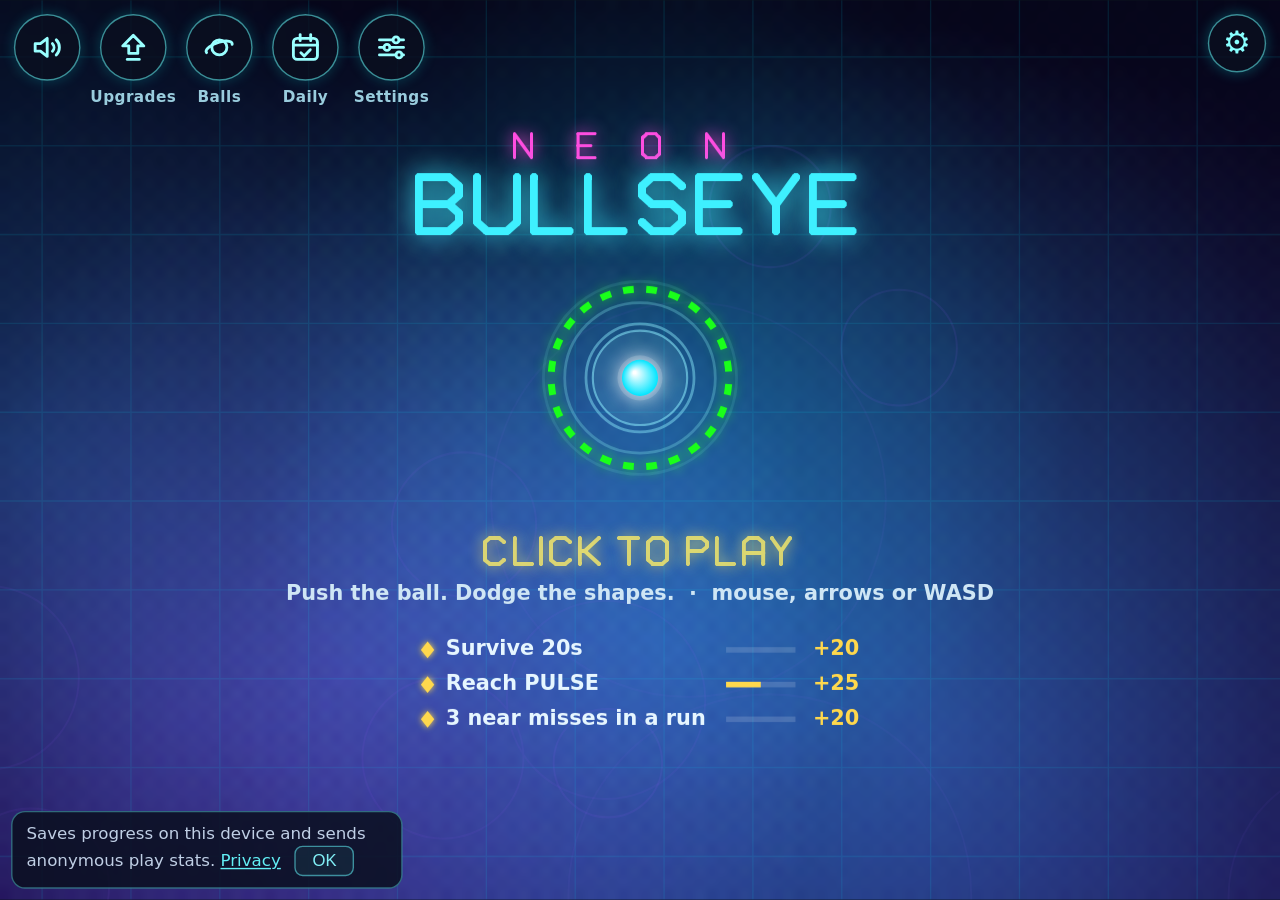
==== commit 2e36e58a: "Refresh playtest builds" ====
--- a/play/index.html
+++ b/play/index.html
@@ -190,7 +190,7 @@
 PLATFORM.init();
 
 const TELEMETRY = { url: 'https://ahbfawcyytdrmmxepxjy.supabase.co/rest/v1/runs', key: 'sb_publishable_pWDVpRghWtIJLmDtPlQqag_lGzBQU3x', enabled: BUILD.telemetry && !/[?&]notel=1/.test(location.search) };
-const GAME_VERSION = '1.0.0' + (BUILD.target === 'web' ? '' : '+' + BUILD.target);
+const GAME_VERSION = '1.0.1' + (BUILD.target === 'web' ? '' : '+' + BUILD.target);
 // ============================================================
 // CONFIG: fixed constants + tunable params (exposed in panel)
 // ============================================================
@@ -344,10 +344,10 @@
   shake: 0, flash: 0, edgeTouch: false,
   overAt: 0, acc: 0,
   bgT: 0, bgOff: { x: 0, y: 0 }, blobs: [],
-  stats: { nearMiss: 0, bonusShards: 0, sweetTime: 0, hits: 0, stageMax: 0, milestones: 0 },
+  stats: { nearMiss: 0, bonusShards: 0, sweetTime: 0, hits: 0, stageMax: 0, milestones: 0, clean: 0, cleanMax: 0 },
   shield: 0, safeUntil: 0, hold: false, holdT: 0, holdMove: 0, hitStop: 0, slowMo: 0,     // frame-time seconds (cosmetic pacing; never affects sim results)
   reduceMotion: lsGet('scrollgame.rm') === '1',
-  tutorial: '', tutSpawnAt: -1, breatherUntil: 0, stageSeen: 0, bestPassed: false, prevBest: 0, msDone: 0,
+  tutorial: '', tutGoals: null, tutSpawnAt: -1, breatherUntil: 0, stageSeen: 0, bestPassed: false, prevBest: 0, msDone: 0,
   mouseGoal: null, tutRun: false
 };
 game.stageName = () => CONFIG.stageNames[Math.min(7, Math.floor(game.stageF()))];
@@ -368,8 +368,8 @@
 
 function resetRun() {
   game.pw = newPw(); game.pwUsed = 0; MOD.sweetTemp = 0; MOD.calm = 1; game.t = 0; game.maxHealth = CONFIG.startHealth * MOD.hp; game.health = game.maxHealth; game.newBest = false;
-  game.stats = { nearMiss: 0, bonusShards: 0, sweetTime: 0, hits: 0, stageMax: 0, milestones: 0 };
-  game.shield = typeof prog !== 'undefined' && prog.runs < SHIELD_RUNS ? 1 : 0; game.safeUntil = 0; game.hold = true; game.holdT = 0; game.holdMove = 0; game.hitStop = 0; game.slowMo = 0; game.tutorial = ''; game.tutSpawnAt = -1; game.breatherUntil = 0; game.stageSeen = 0;
+  game.stats = { nearMiss: 0, bonusShards: 0, sweetTime: 0, hits: 0, stageMax: 0, milestones: 0, clean: 0, cleanMax: 0 };
+  game.shield = typeof prog !== 'undefined' && prog.runs < SHIELD_RUNS ? 1 : 0; game.safeUntil = 0; game.hold = true; game.holdT = 0; game.holdMove = 0; game.tutGoals = null; game.hitStop = 0; game.slowMo = 0; game.tutorial = ''; game.tutSpawnAt = -1; game.breatherUntil = 0; game.stageSeen = 0;
   game.bestPassed = false; game.prevBest = game.best; game.msDone = 0; game.mouseGoal = null; game.tutRun = typeof prog !== 'undefined' && prog.runs === 0;
   game.obstacles = []; game.trailSt = newTrailSt(); game.unlockedNow = []; game.spawnTimer = 1.5;
   game.shake = 0; game.flash = 0; game.acc = 0;
@@ -585,6 +585,7 @@
 const WIDE_NEW = typeof WIDE_NEW_OVERRIDE === 'number' ? WIDE_NEW_OVERRIDE : 0.6;
 // Opening hold: the ball rides in the ring until GO, so every run starts from control (run 1 waits for the player to move)
 const EDGE_ASSIST = typeof EDGE_ASSIST_OVERRIDE === 'number' ? EDGE_ASSIST_OVERRIDE : 0.85;
+const TUT_GOAL_MAX = 14;   // seconds the push lesson waits before giving up and starting the run proper
 const HOLD_S = 0.8, HOLD_TUT_MAX = 8;
 // Second chance: on a player's first SHIELD_RUNS runs the first lethal hit refills health instead (fraction by run number)
 const SHIELD_RUNS = 3, SHIELD_REFILL = [0.7, 0.5, 0.4];
@@ -612,8 +613,14 @@
     fxe('milestone', { secs: m[0], shards: m[1] });
   }
   if (!g.bestPassed && g.prevBest > 0 && g.t > g.prevBest) { g.bestPassed = true; fxe('newBestPassed'); }
-  if (g.tutRun) {
-    if (g.t < 5) g.tutorial = 'centre';
+  g.stats.clean += dt; if (g.stats.clean > g.stats.cleanMax) g.stats.cleanMax = g.stats.clean;
+  if (g.tutRun) { // run 1: push the ball into two markers (no shapes meanwhile), then the first slow shape with a dodge hint
+    if (g.tutGoals === null) { const x0 = b.x, y0 = b.y; g.tutGoals = [[clamp(x0 + 150, 70, W - 70), clamp(y0 - 50, 110, PH - 90)], [clamp(x0 - 150, 70, W - 70), clamp(y0 + 70, 110, PH - 90)]]; }
+    if (g.tutGoals.length && g.t > TUT_GOAL_MAX) g.tutGoals.length = 0;
+    if (g.tutGoals.length && Math.hypot(b.x - g.tutGoals[0][0], b.y - g.tutGoals[0][1]) < 34) {
+      const gl = g.tutGoals.shift(); g.stats.bonusShards += 5; fxe('tutGoal', { x: gl[0], y: gl[1], last: !g.tutGoals.length });
+    }
+    if (g.tutGoals.length) g.tutorial = 'push';
     else if (g.tutSpawnAt >= 0 && g.t - g.tutSpawnAt < 4) g.tutorial = 'dodge';
     else g.tutorial = '';
   }
@@ -645,7 +652,7 @@
   b.x += b.vx * dt; b.y += b.vy * dt;
 
   // Obstacles (e): move, collide, cull
-  if (!(g.tutRun && g.t < 5)) g.spawnTimer -= g.t < g.breatherUntil ? dt * 0.25 : dt;
+  if (!(g.tutRun && g.tutGoals && g.tutGoals.length)) g.spawnTimer -= g.t < g.breatherUntil ? dt * 0.25 : dt;
   if (g.spawnTimer <= 0) {
     const cost = spawnObstacle();
     if (g.tutRun && g.tutSpawnAt < 0) { // first obstacle of run 1: gentle, and flagged for the 'dodge' hint
@@ -675,7 +682,7 @@
       if (!rm) g.shake = Math.max(g.shake, 3); telHit(o); Audio_.sfx('hit');
       if (g.t - (o.dmgAt === undefined ? -9 : o.dmgAt) > 0.6) { // one damage tick per obstacle contact
         o.dmgAt = g.t; const dmg = g.t < g.safeUntil ? 0 : T.hit * (1 + 0.2 * L) * (1 - 0.4 * assist());
-        g.health -= dmg; g.stats.hits++; if (!rm) g.hitStop = 0.06;
+        g.health -= dmg; g.stats.hits++; g.stats.clean = 0; if (!rm) g.hitStop = 0.06;
         fxe('hit', { x: b.x, y: b.y, dmg }); g.flash = Math.min(0.35, g.flash + 0.25);
       }
     }
@@ -1046,8 +1053,8 @@
 
 // ---- Persistence + unlock rules ----
 function lsJSON(k, def) { try { const v = JSON.parse(lsGet(k)); return v == null ? def : v; } catch (e) { return def; } }
-const prog = { runs: 0, best: 0, nearMissBest: 0, stageMax: 0, sweetBest: 0 };   // last three: best single-run skill stats, used by skill unlocks
-(function () { const s = lsJSON(STORE_PROG, {}); prog.runs = +s.runs || 0; prog.best = Math.max(+s.best || 0, game.best); prog.nearMissBest = +s.nearMissBest || 0; prog.stageMax = +s.stageMax || 0; prog.sweetBest = +s.sweetBest || 0; })();
+const prog = { runs: 0, best: 0, nearMissBest: 0, stageMax: 0, sweetBest: 0, cleanBest: 0 };   // last three: best single-run skill stats, used by skill unlocks
+(function () { const s = lsJSON(STORE_PROG, {}); prog.runs = +s.runs || 0; prog.best = Math.max(+s.best || 0, game.best); prog.nearMissBest = +s.nearMissBest || 0; prog.stageMax = +s.stageMax || 0; prog.sweetBest = +s.sweetBest || 0; prog.cleanBest = +s.cleanBest || 0; })();
 const unlocked = new Set((function () { const a = lsJSON(STORE_UNLOCKS, []); return Array.isArray(a) ? a : []; })());
 const sel = { balls: 'orb', trails: 'classic', themes: 'neon' };
 (function () { const s = lsJSON(STORE_SEL, {}); for (const k in sel) if (typeof s[k] === 'string') sel[k] = s[k]; })();
@@ -1059,7 +1066,7 @@
   if (u.type === 'buy') return 'Buy  \u25c6 ' + u.v; if (u.type === 'streak') return u.v + '-day streak reward';
   return u.type === 'level' ? 'Reach level ' + u.v : u.type === 'time' ? 'Survive ' + u.v + 's' : u.type === 'near' ? u.v + ' near misses in one run'
     : u.type === 'stage' ? 'Reach Stage ' + u.v + (CONFIG.stageNames && CONFIG.stageNames[u.v - 1] ? ' (' + CONFIG.stageNames[u.v - 1] + ')' : '')
-    : u.type === 'sweet' ? u.v + 's in the sweet spot, one run' : 'Play ' + u.v + ' runs';
+    : u.type === 'sweet' ? u.v + 's in the still zone, one run' : 'Play ' + u.v + ' runs';
 }
 function unlockMet(it) {
   const u = it.unlock; if (!u) return true;
@@ -1076,7 +1083,7 @@
 function recordRun(seconds) {
   prog.runs++; prog.best = Math.max(prog.best, seconds);
   const st = game.stats;
-  if (st) { prog.nearMissBest = Math.max(prog.nearMissBest, st.nearMiss || 0); prog.stageMax = Math.max(prog.stageMax, st.stageMax || 0); prog.sweetBest = Math.max(prog.sweetBest, st.sweetTime || 0); }
+  if (st) { prog.nearMissBest = Math.max(prog.nearMissBest, st.nearMiss || 0); prog.stageMax = Math.max(prog.stageMax, st.stageMax || 0); prog.sweetBest = Math.max(prog.sweetBest, st.sweetTime || 0); prog.cleanBest = Math.max(prog.cleanBest, st.cleanMax || 0); }
   const fresh = []; // every unlock earned this run is announced on the game-over screen
   for (const kind in LISTS) for (const it of LISTS[kind]) {
     if (!isUnlocked(kind, it) && unlockMet(it)) { unlocked.add(ukey(kind, it)); fresh.push(it.name); }
@@ -1085,7 +1092,7 @@
 }
 function unlockAll() { for (const kind in LISTS) for (const it of LISTS[kind]) if (it.unlock) unlocked.add(ukey(kind, it)); saveCosm(); if (collOpen) renderColl(); }
 function resetUnlocks() {
-  unlocked.clear(); prog.runs = 0; prog.best = 0; prog.nearMissBest = 0; prog.stageMax = 0; prog.sweetBest = 0; sel.balls = 'orb'; sel.trails = 'classic'; sel.themes = 'neon'; saveCosm(); if (collOpen) renderColl();
+  unlocked.clear(); prog.runs = 0; prog.best = 0; prog.nearMissBest = 0; prog.stageMax = 0; prog.sweetBest = 0; prog.cleanBest = 0; sel.balls = 'orb'; sel.trails = 'classic'; sel.themes = 'neon'; saveCosm(); if (collOpen) renderColl();
 }
 document.getElementById('unlockAll').addEventListener('click', unlockAll);
 document.getElementById('resetUnlocks').addEventListener('click', resetUnlocks);
@@ -1289,34 +1296,41 @@
   return 'hsl(' + h + ',100%,55%)';
 }
 
-// ---- Reticle + ring-as-health ----
-const RING_SEGS = 24;
+// ---- Target: a repulsor. Empty still zone in the middle (no force), ripples flowing outward from its edge,
+// and the ripples brighten on the ball's side in proportion to the push. Outer segmented ring = health only. ----
+const RING_SEGS = 24, RIPPLES = 3, RIPPLE_SPAN = 46, C_FIELD = '#8fefff', C_PUSH = '#ffe36b';
 function drawTarget() {
   const g = game, tg = g.target, b = g.ball, R = CONFIG.ringRadius;
-  const d = Math.hypot(b.x - tg.x, b.y - tg.y), sr = sweetR();
-  const col = ringColor((d - sr) / (CONFIG.ringRadius * 1.6));
+  const dx = b.x - tg.x, dy = b.y - tg.y, d = Math.hypot(dx, dy), sr = sweetR();
+  const push = g.hold || d <= sr ? 0 : clamp(0.4 + 0.6 * (d - sr) / 34, 0, 1), ang = Math.atan2(dy, dx);   // 0 inside the still zone
   const hp = g.maxHealth ? clamp(g.health / g.maxHealth, 0, 1) : 1;
   const low = hp < 0.25 && g.state === 'play';
   const pulse = low ? 0.5 + 0.5 * Math.sin(fx.t * 11) : 0;
   ctx.save(); ctx.translate(tg.x, tg.y);
-  // Rotating bezel: tick marks + counter-rotating arc dashes
-  ctx.save(); ctx.rotate(fx.bezel);
-  ctx.strokeStyle = col; ctx.globalAlpha = 0.5; ctx.lineWidth = 1.5; ctx.beginPath();
-  for (let i = 0; i < 48; i++) {
-    const a = i * 0.1309, big = i % 6 === 0, r0 = R + 9, r1 = R + (big ? 17 : 13), c = Math.cos(a), s = Math.sin(a);
-    ctx.moveTo(c * r0, s * r0); ctx.lineTo(c * r1, s * r1);
-  }
-  ctx.stroke(); ctx.restore();
-  ctx.save(); ctx.rotate(-fx.bezel * 0.6); ctx.strokeStyle = col; ctx.globalAlpha = 0.28; ctx.lineWidth = 2; ctx.beginPath();
-  for (let i = 0; i < 3; i++) { ctx.moveTo(Math.cos(i * 2.094) * (R + 24), Math.sin(i * 2.094) * (R + 24)); ctx.arc(0, 0, R + 24, i * 2.094, i * 2.094 + 0.7); }
-  ctx.stroke(); ctx.restore();
-  // Health arc: segmented, drops segments, pulses red when low
+  // Still zone: calm, empty disc; its edge is exactly where the push begins
+  ctx.fillStyle = 'rgba(160,240,255,0.10)'; ctx.beginPath(); ctx.arc(0, 0, sr, 0, 6.283); ctx.fill();
+  ctx.strokeStyle = C_FIELD; ctx.globalAlpha = 0.55; ctx.lineWidth = 1.5; ctx.stroke(); ctx.globalAlpha = 1;
+  // Ripples: travel outward from the still-zone edge and fade (static rings with reduce motion)
+  const flow = g.reduceMotion ? 0.5 : (fx.t * 0.55) % 1;
+  ctx.lineCap = 'round';
+  for (let i = 0; i < RIPPLES; i++) {
+    const k = (flow + i / RIPPLES) % 1, r = sr + k * RIPPLE_SPAN, fade = 1 - k;
+    ctx.strokeStyle = C_FIELD; ctx.globalAlpha = 0.5 * fade; ctx.lineWidth = 2; ctx.beginPath(); ctx.arc(0, 0, r, 0, 6.283); ctx.stroke();
+    if (push > 0.02) { // the push made visible: only the arc on the ball's side lights up
+      ctx.strokeStyle = C_PUSH; ctx.globalAlpha = push * (0.4 + 0.6 * fade); ctx.lineWidth = 4;
+      ctx.beginPath(); ctx.arc(0, 0, r, ang - 0.42, ang + 0.42); ctx.stroke();
+    }
+  }
+  if (push > 0.02) { ctx.strokeStyle = C_PUSH; ctx.globalAlpha = push; ctx.lineWidth = 3; ctx.beginPath(); ctx.arc(0, 0, sr, ang - 0.5, ang + 0.5); ctx.stroke(); }
+  if (fx.zonePulse > 0.02) { ctx.strokeStyle = '#ffffff'; ctx.globalAlpha = fx.zonePulse * 0.8; ctx.lineWidth = 2; ctx.beginPath(); ctx.arc(0, 0, sr + (1 - fx.zonePulse) * 26, 0, 6.283); ctx.stroke(); }
+  ctx.globalAlpha = 1;
+  // Health arc: segmented, drops segments, pulses red when low (colour means health only)
   const lit = Math.ceil(hp * RING_SEGS - 1e-6), shown = Math.ceil(clamp(fx.hpShown, 0, 1) * RING_SEGS - 1e-6), span = 6.283 / RING_SEGS, gap = 0.07;
   ctx.lineCap = 'butt'; ctx.lineWidth = 5;
   ctx.strokeStyle = 'rgba(255,255,255,0.10)'; ctx.beginPath();
   for (let i = lit; i < RING_SEGS; i++) { const a0 = -1.571 + i * span + gap; ctx.moveTo(Math.cos(a0) * R, Math.sin(a0) * R); ctx.arc(0, 0, R, a0, a0 + span - gap * 2); }
   ctx.stroke();
-  if (shown > lit) { // segments just lost: flash white->red then fade
+  if (shown > lit) { // segments just lost: flash then fade
     ctx.strokeStyle = '#ff4060'; ctx.globalAlpha = 0.5 + 0.5 * Math.sin(fx.t * 30); ctx.beginPath();
     for (let i = lit; i < shown; i++) { const a0 = -1.571 + i * span + gap; ctx.moveTo(Math.cos(a0) * R, Math.sin(a0) * R); ctx.arc(0, 0, R, a0, a0 + span - gap * 2); }
     ctx.stroke(); ctx.globalAlpha = 1;
@@ -1336,18 +1350,10 @@
     }
     ctx.globalAlpha = 1;
   }
-  if (g.hold && g.state === 'play') { // opening hold: a ring closes on the reticle, then GO
+  if (g.hold && g.state === 'play') { // opening hold: a ring closes on the target, then GO
     const p = g.tutRun ? 0.5 + 0.5 * Math.sin(fx.t * 5) : clamp(g.holdT / HOLD_S, 0, 1);
     ctx.strokeStyle = '#ffffff'; ctx.globalAlpha = 0.75; ctx.lineWidth = 3; ctx.beginPath(); ctx.arc(0, 0, R + 44 - 30 * p, 0, 6.283); ctx.stroke(); ctx.globalAlpha = 1;
   }
-  // Crosshair notches + sweet spot
-  ctx.strokeStyle = col; ctx.lineWidth = 2; ctx.beginPath();
-  for (let i = 0; i < 4; i++) { const c = Math.cos(i * 1.571), s = Math.sin(i * 1.571); ctx.moveTo(c * (R - 15), s * (R - 15)); ctx.lineTo(c * (R - 6), s * (R - 6)); }
-  ctx.stroke();
-  ctx.lineWidth = 2; ctx.fillStyle = 'rgba(255,255,255,0.08)'; ctx.setLineDash([5, 5]);
-  glow(col, 10); ctx.beginPath(); ctx.arc(0, 0, sr, 0, 6.283); ctx.fill(); ctx.stroke(); noGlow();
-  ctx.setLineDash([]);
-  ctx.fillStyle = col; ctx.beginPath(); ctx.arc(0, 0, 2.5, 0, 6.283); ctx.fill();
   ctx.restore();
 }
 
@@ -1639,7 +1645,7 @@
   banners: [], pops: [], cracks: [],
   shake: 0, chroma: 0, wipe: 0, wipeCol: '#ffffff', ef: { l: 0, r: 0, t: 0, b: 0 },
   hpShown: 1, hpPulse: 0, bezel: 0, bestFlash: 0, bestPassed: false,
-  lastShards: 0, shardPulse: 0, deathT: -1
+  lastShards: 0, shardPulse: 0, deathT: -1, zonePulse: 0, inZone: true
 };
 for (let i = 0; i < FX_MAX; i++) fx.pool.push({ life: 0, max: 1, x: 0, y: 0, vx: 0, vy: 0, g: 0, s: 2, c: '#fff', k: 0, r: 0 });
 function frnd() { fx.seed = (Math.imul(fx.seed, 1664525) + 1013904223) >>> 0; return fx.seed / 4294967296; }
@@ -1706,6 +1712,10 @@
       fxBurst(x, y, rm ? 10 : 36, '#7fff9a', 120, 420, 0, 0, 0.7); fx.wipe = 1; fx.wipeCol = '#7fff9a'; fx.hpShown = 0;
       fxSfx('power'); fxVibrate([20, 30, 20]);
       break;
+    case 'tutGoal':
+      fxPop(x, y - 30, d.last ? 'NICE!' : 'GOOD!', '#7fff9a', 26, 0.9); fxPop(x + 40, y - 6, '+5', '#ffd84d', 16, 0.8);
+      fxBurst(x, y, rm ? 8 : 22, '#7fff9a', 80, 300, 0, 0, 0.6); fxSfx('milestone');
+      break;
     case 'hit': {
       fxBurst(x, y, rm ? 6 : 16, d.color || pal[4], 90, 300, 0, 0, 0.55);
       if (!rm) fx.shake = Math.max(fx.shake, 5 + Math.min(1.5, (d.dmg || 0) / 10));
@@ -1763,6 +1773,12 @@
   if (fx.deathT >= 0) fx.deathT += dt;
   fx.shake *= Math.exp(-dt * 11); fx.chroma *= Math.exp(-dt * 7);
   fx.ef.l *= Math.exp(-dt * 6); fx.ef.r *= Math.exp(-dt * 6); fx.ef.t *= Math.exp(-dt * 6); fx.ef.b *= Math.exp(-dt * 6);
+  fx.zonePulse *= Math.exp(-dt * 5);
+  if (g.state === 'play' && g.ball && g.target && !g.hold && typeof sweetR === 'function') { // leaving the still zone is felt as well as seen
+    const inside = Math.hypot(g.ball.x - g.target.x, g.ball.y - g.target.y) <= sweetR();
+    if (fx.inZone && !inside) { fx.zonePulse = 1; fxSfx('zone'); }
+    fx.inZone = inside;
+  } else fx.inZone = true;
   fx.hpPulse *= Math.exp(-dt * 5); fx.bestFlash *= Math.exp(-dt * 1.5); fx.shardPulse *= Math.exp(-dt * 6);
   if (fx.wipe > 0) fx.wipe = Math.max(0, fx.wipe - dt / 0.8);
   // Ring health lags behind real health so a lost chunk is visible dropping away
@@ -1863,7 +1879,7 @@
 const assist = () => { const r = typeof prog !== 'undefined' ? prog.runs : 9; return r < 1 ? 1 : r < 2 ? 0.5 : 0; };
 const sweetR = () => T.sweet + MOD.sweet + MOD.sweetTemp + 10 * assist();
 const UPG = [
-  { id: 'sweet',  name: 'Sweet Spot',   desc: 'Bigger safe zone in the ring',   max: 5, base: 40, apply: l => { MOD.sweet = 3 * l; } },
+  { id: 'sweet',  name: 'Still Zone',   desc: 'A bigger calm centre',          max: 5, base: 40, apply: l => { MOD.sweet = 3 * l; } },
   { id: 'hull',   name: 'Sturdy Hull',  desc: 'More health (+8% per level)',    max: 5, base: 40, apply: l => { MOD.hp = 1 + 0.08 * l; } },
   { id: 'calm',   name: 'Calm Drift',   desc: 'The ball wanders less',          max: 5, base: 50, apply: l => { MOD.drift = 1 - 0.06 * l; } },
   { id: 'magnet', name: 'Shard Magnet', desc: 'Earn more shards (+10% per level)', max: 5, base: 60, apply: l => { MOD.shard = 1 + 0.1 * l; } }
@@ -1883,8 +1899,8 @@
 const MISSIONS = [
   { id: 'surv', text: v => 'Survive ' + v + 's', val: () => prog.best, steps: [[20, 20], [30, 25], [45, 30], [60, 40], [75, 50], [90, 60], [120, 80], [150, 100], [180, 130], [240, 180], [300, 250]] },
   { id: 'stage', text: v => 'Reach ' + CONFIG.stageNames[v - 1], val: () => prog.stageMax + 1, steps: [[2, 25], [3, 40], [4, 60], [5, 80], [6, 110], [7, 150], [8, 200]] },
-  { id: 'skill', kinds: { near: [v => v + ' near misses in a run', () => prog.nearMissBest], runs: [v => 'Play ' + v + ' runs', () => prog.runs], sweet: [v => v + 's in the sweet spot, one run', () => prog.sweetBest] },
-    steps: [['near', 3, 20], ['runs', 5, 20], ['sweet', 10, 25], ['near', 6, 35], ['runs', 15, 40], ['sweet', 20, 45], ['near', 10, 60], ['runs', 40, 70], ['sweet', 35, 80], ['near', 15, 100], ['runs', 100, 120], ['near', 22, 150]] }
+  { id: 'skill', kinds: { near: [v => v + ' near misses in a run', () => prog.nearMissBest], runs: [v => 'Play ' + v + ' runs', () => prog.runs], clean: [v => v + 's without a hit', () => prog.cleanBest] },
+    steps: [['near', 3, 20], ['runs', 5, 20], ['clean', 15, 25], ['near', 6, 35], ['runs', 15, 40], ['clean', 30, 45], ['near', 10, 60], ['runs', 40, 70], ['clean', 45, 80], ['near', 15, 100], ['runs', 100, 120], ['near', 22, 150]] }
 ];
 function missionNow(m) { // current step of a ladder, or null when finished
   const i = (meta.ms && meta.ms[m.id]) || 0; if (i >= m.steps.length) return null;
@@ -2030,7 +2046,7 @@
 // ============================================================
 const PWS = [
   { id: 'recentre', name: 'Recentre', glyph: '◎', desc: 'Snap the ball back to the centre', cost: 120, cd: 18 },
-  { id: 'surge',    name: 'Wide Spot', glyph: '⊕', desc: 'Bigger sweet spot for 5s',          cost: 200, cd: 24, dur: 5 },
+  { id: 'surge',    name: 'Wide Zone', glyph: '⊕', desc: 'Bigger still zone for 5s',          cost: 200, cd: 24, dur: 5 },
   { id: 'calm',     name: 'Calm',      glyph: '≋', desc: 'Everything calms down for 6s', cost: 300, cd: 30, dur: 6 }
 ];
 meta.pw = meta.pw || {}; meta.lefty = !!meta.lefty;
@@ -2089,7 +2105,7 @@
   const MASTER = 0.8, MUSIC = 0.9;       // mix: music sits about 8 dB under the SFX peaks and ducks on hits
   const SFX_GAIN = { buy: 1.7, power: 1.5, levelUp: 1.5, stage: 1.5, unlock: 1.3, edge: 0.8, milestone: 1.2, hit: 0.9 };   // levelled from measured peaks (see docs/play-review.md)
   const DUCK = { hit: 0.45, over: 0.3, newBest: 0.5, stage: 0.6 };   // music level while these play
-  const MIN_GAP = { edge: 80, hit: 80, nearMiss: 120, tick: 30 };
+  const MIN_GAP = { zone: 350, edge: 80, hit: 80, nearMiss: 120, tick: 30 };
 
   let ctx = null, master = null, bus = null, lp = null, noise = null;
   let timer = null, nextT = 0, step = 0, intensity = 0;
@@ -2226,6 +2242,7 @@
   const SFX = {
     start:  (o, t) => { voice(o, 'sawtooth', 220, 880, t, 0.01, 0.25, 0.2); voice(o, 'square', 440, 1320, t + 0.12, 0.01, 0.2, 0.08); },
     go:     (o, t) => { voice(o, 'square', 660, 0, t, 0.004, 0.09, 0.1); voice(o, 'square', 990, 0, t + 0.08, 0.004, 0.16, 0.12); },
+    zone:   (o, t) => voice(o, 'sine', 520, 700, t, 0.003, 0.06, 0.07),
     hit:    (o, t) => { voice(o, 'square', 180, 60, t, 0.005, 0.12, 0.25); voice(o, 'sine', 110, 38, t, 0.004, 0.22, 0.45); burst(o, t, 0.08, 1800, 0.8, 0.18); }, // + low thud
     edge:   (o, t) => { voice(o, 'triangle', 1200, 900, t, 0.003, 0.05, 0.15); burst(o, t, 0.1, 5200, 1.5, 0.22); burst(o, t + 0.03, 0.07, 3400, 2, 0.14); }, // + crackle
     over:   (o, t) => { voice(o, 'sawtooth', 440, 55, t, 0.01, 0.35, 0.3); voice(o, 'triangle', 330, 110, t + 0.12, 0.01, 0.22, 0.15); },
@@ -2372,7 +2389,7 @@
   ctx.globalAlpha = 0.7 + 0.3 * Math.sin(now * 3.5);
   scrText(kind === 'touch' ? 'TAP TO PLAY' : kind === 'key' ? 'PRESS SPACE' : 'CLICK TO PLAY', cy + 126, 27, '#ffee66', 14, { font: 'display' });
   ctx.globalAlpha = 1;
-  scrText('Keep the ball in the ring' + (kind === 'touch' ? '' : '  ·  mouse, arrows or WASD'), cy + 156, 15, '#cfe6f5', 0);
+  scrText('Push the ball. Dodge the shapes.' + (kind === 'touch' ? '' : '  ·  mouse, arrows or WASD'), cy + 156, 15, '#cfe6f5', 0);
   let y = cy + 196;
   if (prog.runs > 0) { // returning player: best + level
     const li = lvlInfo(meta.xp);
@@ -2398,10 +2415,20 @@
 function drawTutorial() {
   const g = game, tut = g.tutorial; if (!tut || g.state !== 'play' || g.paused) return;
   const kind = inputKind(), t = fx.t, cx = W / 2, y = Math.min(PH - 62, Math.max(g.target.y + 150, PH * 0.74));
-  const head = tut === 'move' ? 'MOVE THE RING' : tut === 'centre' ? 'KEEP THE BALL CENTRED' : 'DODGE THE SHAPES';
+  const head = tut === 'move' ? 'MOVE THE RING' : tut === 'push' ? 'PUSH THE BALL TO THE STAR' : 'PUSH IT AWAY FROM SHAPES';
   const sub = tut === 'move' ? (kind === 'touch' ? 'Drag anywhere' : kind === 'key' ? 'Arrow keys or WASD' : 'Move your mouse')
-    : tut === 'centre' ? 'It gets pushed away when it leaves the middle' : 'Hits break the ring';
+    : tut === 'push' ? 'Put the ring behind the ball. The ring pushes it away.' : 'Hits break the ring';
   ctx.save();
+  if (tut === 'push' && g.tutGoals && g.tutGoals.length) { // the lesson: a marker to reach, and a ghost ring showing where to stand to push towards it
+    const gx = g.tutGoals[0][0], gy = g.tutGoals[0][1], b = g.ball, ux = b.x - gx, uy = b.y - gy, ud = Math.hypot(ux, uy) || 1, p = 0.5 + 0.5 * Math.sin(t * 5);
+    ctx.strokeStyle = '#7fff9a'; ctx.fillStyle = '#7fff9a'; ctx.lineWidth = 2; glow('#7fff9a', 10);
+    ctx.globalAlpha = 0.5 + 0.4 * p; ctx.setLineDash([6, 6]); ctx.beginPath(); ctx.arc(gx, gy, 30 + 3 * p, 0, 6.283); ctx.stroke(); ctx.setLineDash([]);
+    ctx.globalAlpha = 1; star4(ctx, gx, gy, 13 + 2 * p); noGlow();
+    ctx.globalAlpha = 0.28; ctx.setLineDash([2, 8]); ctx.lineCap = 'round'; ctx.beginPath(); ctx.moveTo(b.x - ux / ud * 18, b.y - uy / ud * 18); ctx.lineTo(gx + ux / ud * 36, gy + uy / ud * 36); ctx.stroke(); ctx.setLineDash([]);
+    const hx = b.x + ux / ud * 46, hy = b.y + uy / ud * 46;   // ghost ring: behind the ball, opposite the star
+    if (Math.hypot(g.target.x - hx, g.target.y - hy) > 26) { ctx.strokeStyle = '#ffffff'; ctx.globalAlpha = 0.22 + 0.2 * p; ctx.lineWidth = 2; ctx.setLineDash([5, 6]); ctx.beginPath(); ctx.arc(hx, hy, 40, 0, 6.283); ctx.stroke(); ctx.setLineDash([]); }
+    ctx.globalAlpha = 1;
+  }
   if (tut === 'move') {
     const iy = y - 50, sway = Math.sin(t * 3) * 24; ctx.strokeStyle = '#dffcff'; ctx.fillStyle = '#dffcff'; ctx.lineWidth = 2.2; ctx.lineJoin = 'round'; glow('#6ff', 8);
     if (kind === 'key') {
@@ -2419,7 +2446,7 @@
     noGlow(); ctx.globalAlpha = 1;
   }
   const wT = 0.75 + 0.25 * Math.sin(t * 4);
-  ctx.fillStyle = 'rgba(3,1,9,0.5)'; scrRR(cx - 190, y - 20, 380, 62, 14); ctx.fill();
+  ctx.fillStyle = 'rgba(3,1,9,0.5)'; scrRR(cx - 205, y - 20, 410, 62, 14); ctx.fill();
   textAt(head, cx, y, 21, '#eaffff', 10, { font: 'display', alpha: wT });
   textAt(sub, cx, y + 26, 15, '#cfe6f5', 0);
   ctx.restore();
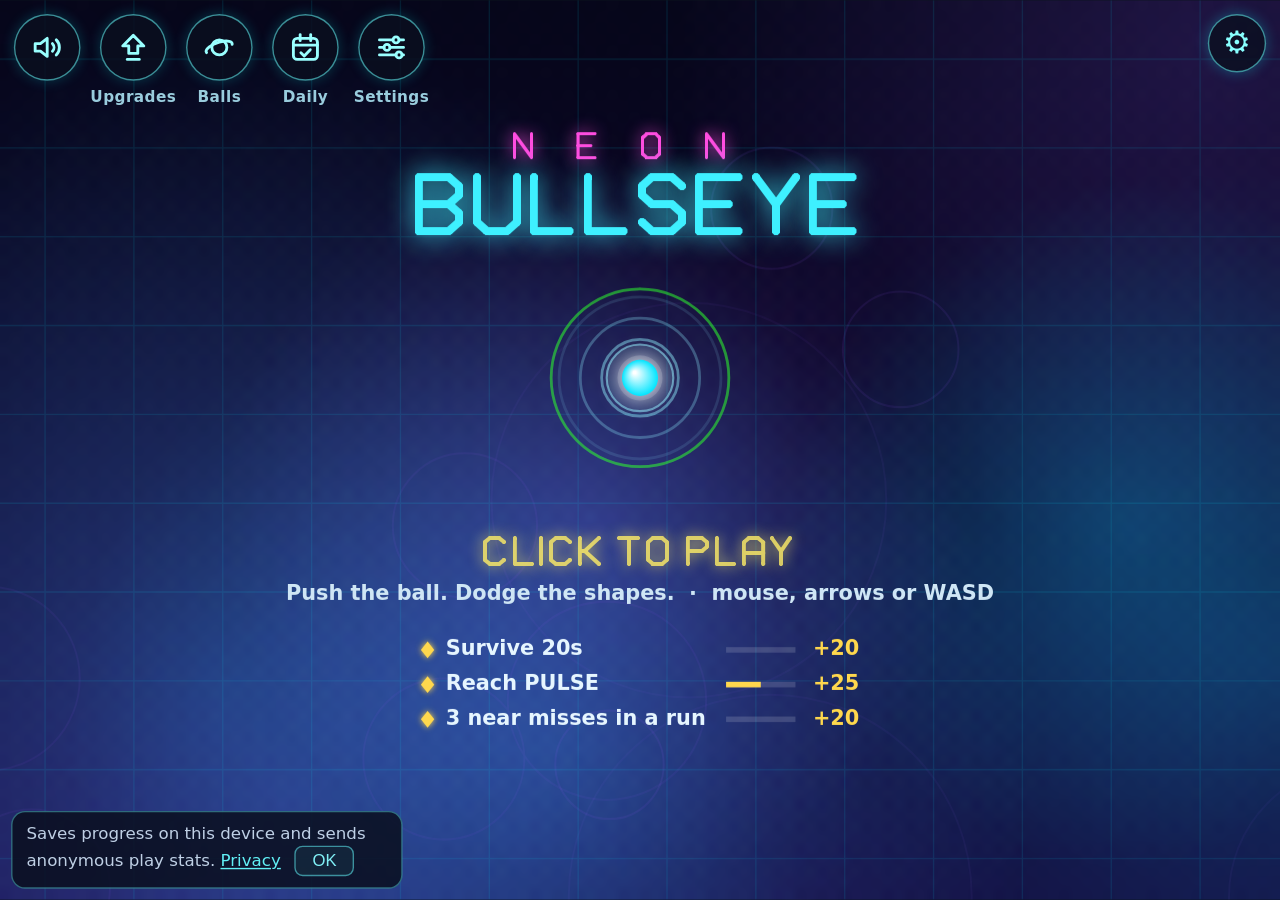
==== commit 53015d54: "Refresh playtest builds" ====
--- a/play/index.html
+++ b/play/index.html
@@ -190,7 +190,7 @@
 PLATFORM.init();
 
 const TELEMETRY = { url: 'https://ahbfawcyytdrmmxepxjy.supabase.co/rest/v1/runs', key: 'sb_publishable_pWDVpRghWtIJLmDtPlQqag_lGzBQU3x', enabled: BUILD.telemetry && !/[?&]notel=1/.test(location.search) };
-const GAME_VERSION = '1.0.1' + (BUILD.target === 'web' ? '' : '+' + BUILD.target);
+const GAME_VERSION = '1.0.2' + (BUILD.target === 'web' ? '' : '+' + BUILD.target);
 // ============================================================
 // CONFIG: fixed constants + tunable params (exposed in panel)
 // ============================================================
@@ -584,6 +584,7 @@
 const fieldK = () => (W * PH) / (REF_W * REF_H) * lerp(1, (typeof prog !== 'undefined' && prog.runs < 3) ? WIDE_NEW : 0.8, clamp((W - REF_W) / (MAX_W - REF_W), 0, 1));
 const WIDE_NEW = typeof WIDE_NEW_OVERRIDE === 'number' ? WIDE_NEW_OVERRIDE : 0.6;
 // Opening hold: the ball rides in the ring until GO, so every run starts from control (run 1 waits for the player to move)
+const PUSH_ASSIST = typeof PUSH_ASSIST_OVERRIDE === 'number' ? PUSH_ASSIST_OVERRIDE : 0.4;
 const EDGE_ASSIST = typeof EDGE_ASSIST_OVERRIDE === 'number' ? EDGE_ASSIST_OVERRIDE : 0.85;
 const TUT_GOAL_MAX = 14;   // seconds the push lesson waits before giving up and starting the run proper
 const HOLD_S = 0.8, HOLD_TUT_MAX = 8;
@@ -641,7 +642,7 @@
   const dx = b.x - tg.x, dy = b.y - tg.y, d = Math.hypot(dx, dy) || 1e-6;
   const excess = Math.max(0, d - sweetR());
   if (d <= sweetR()) g.stats.sweetTime += dt;
-  const repel = T.repel * MOD.calm * (1 + 0.55 * L) * CONFIG.repulsionUnit * excess;   // (a) away from target
+  const repel = T.repel * MOD.calm * (1 + 0.55 * L) * CONFIG.repulsionUnit * excess * (1 - PUSH_ASSIST * assist());   // gentler push on a player's first two runs   // (a) away from target
   ax += dx / d * repel; ay += dy / d * repel;
   ax += (W / 2 - b.x) * T.pull; ay += (PH * 0.5 - b.y) * T.pull;             // (b) towards screen centre
   ay -= T.up;                                                                // (c) upward bias
@@ -1298,7 +1299,7 @@
 
 // ---- Target: a repulsor. Empty still zone in the middle (no force), ripples flowing outward from its edge,
 // and the ripples brighten on the ball's side in proportion to the push. Outer segmented ring = health only. ----
-const RING_SEGS = 24, RIPPLES = 3, RIPPLE_SPAN = 46, C_FIELD = '#8fefff', C_PUSH = '#ffe36b';
+const RIPPLES = 3, RIPPLE_SPAN = 46, C_FIELD = '#8fefff', C_PUSH = '#ffe36b';
 function drawTarget() {
   const g = game, tg = g.target, b = g.ball, R = CONFIG.ringRadius;
   const dx = b.x - tg.x, dy = b.y - tg.y, d = Math.hypot(dx, dy), sr = sweetR();
@@ -1324,22 +1325,20 @@
   if (push > 0.02) { ctx.strokeStyle = C_PUSH; ctx.globalAlpha = push; ctx.lineWidth = 3; ctx.beginPath(); ctx.arc(0, 0, sr, ang - 0.5, ang + 0.5); ctx.stroke(); }
   if (fx.zonePulse > 0.02) { ctx.strokeStyle = '#ffffff'; ctx.globalAlpha = fx.zonePulse * 0.8; ctx.lineWidth = 2; ctx.beginPath(); ctx.arc(0, 0, sr + (1 - fx.zonePulse) * 26, 0, 6.283); ctx.stroke(); }
   ctx.globalAlpha = 1;
-  // Health arc: segmented, drops segments, pulses red when low (colour means health only)
-  const lit = Math.ceil(hp * RING_SEGS - 1e-6), shown = Math.ceil(clamp(fx.hpShown, 0, 1) * RING_SEGS - 1e-6), span = 6.283 / RING_SEGS, gap = 0.07;
-  ctx.lineCap = 'butt'; ctx.lineWidth = 5;
-  ctx.strokeStyle = 'rgba(255,255,255,0.10)'; ctx.beginPath();
-  for (let i = lit; i < RING_SEGS; i++) { const a0 = -1.571 + i * span + gap; ctx.moveTo(Math.cos(a0) * R, Math.sin(a0) * R); ctx.arc(0, 0, R, a0, a0 + span - gap * 2); }
-  ctx.stroke();
-  if (shown > lit) { // segments just lost: flash then fade
-    ctx.strokeStyle = '#ff4060'; ctx.globalAlpha = 0.5 + 0.5 * Math.sin(fx.t * 30); ctx.beginPath();
-    for (let i = lit; i < shown; i++) { const a0 = -1.571 + i * span + gap; ctx.moveTo(Math.cos(a0) * R, Math.sin(a0) * R); ctx.arc(0, 0, R, a0, a0 + span - gap * 2); }
-    ctx.stroke(); ctx.globalAlpha = 1;
-  }
-  const hc = low ? '#ff2a3a' : ringColor(1 - hp);
-  ctx.globalAlpha = low ? 0.55 + 0.45 * pulse : 1;
-  glow(hc, low ? 10 + 12 * pulse : 14); ctx.strokeStyle = hc; ctx.beginPath();
-  for (let i = 0; i < lit; i++) { const a0 = -1.571 + i * span + gap; ctx.moveTo(Math.cos(a0) * R, Math.sin(a0) * R); ctx.arc(0, 0, R, a0, a0 + span - gap * 2); }
-  ctx.stroke(); noGlow(); ctx.globalAlpha = 1;
+  // Health: one thin, quiet arc that empties clockwise. It thickens and brightens for a moment when health is lost
+  // and pulses red when low, so it only asks for attention when something happened.
+  const shownHp = clamp(fx.hpShown, 0, 1), A0 = -1.571, hit = clamp(fx.hpPulse, 0, 1);
+  ctx.lineCap = 'butt';
+  ctx.strokeStyle = 'rgba(255,255,255,0.09)'; ctx.lineWidth = 2; ctx.beginPath(); ctx.arc(0, 0, R, 0, 6.283); ctx.stroke();
+  if (shownHp > hp + 0.002) { // the chunk just lost: flashes, then drains away
+    ctx.strokeStyle = '#ff4060'; ctx.globalAlpha = 0.5 + 0.5 * Math.sin(fx.t * 30); ctx.lineWidth = 4; ctx.beginPath(); ctx.arc(0, 0, R, A0 + hp * 6.283, A0 + shownHp * 6.283); ctx.stroke(); ctx.globalAlpha = 1;
+  }
+  if (hp > 0.002) {
+    const hc = low ? '#ff2a3a' : ringColor(1 - hp);
+    ctx.strokeStyle = hc; ctx.lineWidth = 2 + 2.5 * hit + (low ? 1.5 * pulse : 0); ctx.globalAlpha = low ? 0.6 + 0.4 * pulse : 0.5 + 0.5 * hit;
+    if (hit > 0.3 || low) glow(hc, 10);
+    ctx.lineCap = 'round'; ctx.beginPath(); ctx.arc(0, 0, R, A0, A0 + hp * 6.283); ctx.stroke(); noGlow(); ctx.lineCap = 'butt'; ctx.globalAlpha = 1;
+  }
   // Hit cracks across the ring
   if (fx.cracks.length) {
     ctx.strokeStyle = '#ffffff'; ctx.lineWidth = 1.5;
@@ -1877,7 +1876,7 @@
 const MOD = { sweet: 0, hp: 1, drift: 1, shard: 1, sweetTemp: 0, calm: 1 };   // permanent upgrade (and temporary power-up) modifiers read by the sim
 // New-player assist: bigger sweet spot and slower health loss in the first two runs
 const assist = () => { const r = typeof prog !== 'undefined' ? prog.runs : 9; return r < 1 ? 1 : r < 2 ? 0.5 : 0; };
-const sweetR = () => T.sweet + MOD.sweet + MOD.sweetTemp + 10 * assist();
+const sweetR = () => T.sweet + MOD.sweet + MOD.sweetTemp;   // still-zone radius: the same for new players as for everyone (upgrades and Wide Zone enlarge it)
 const UPG = [
   { id: 'sweet',  name: 'Still Zone',   desc: 'A bigger calm centre',          max: 5, base: 40, apply: l => { MOD.sweet = 3 * l; } },
   { id: 'hull',   name: 'Sturdy Hull',  desc: 'More health (+8% per level)',    max: 5, base: 40, apply: l => { MOD.hp = 1 + 0.08 * l; } },
